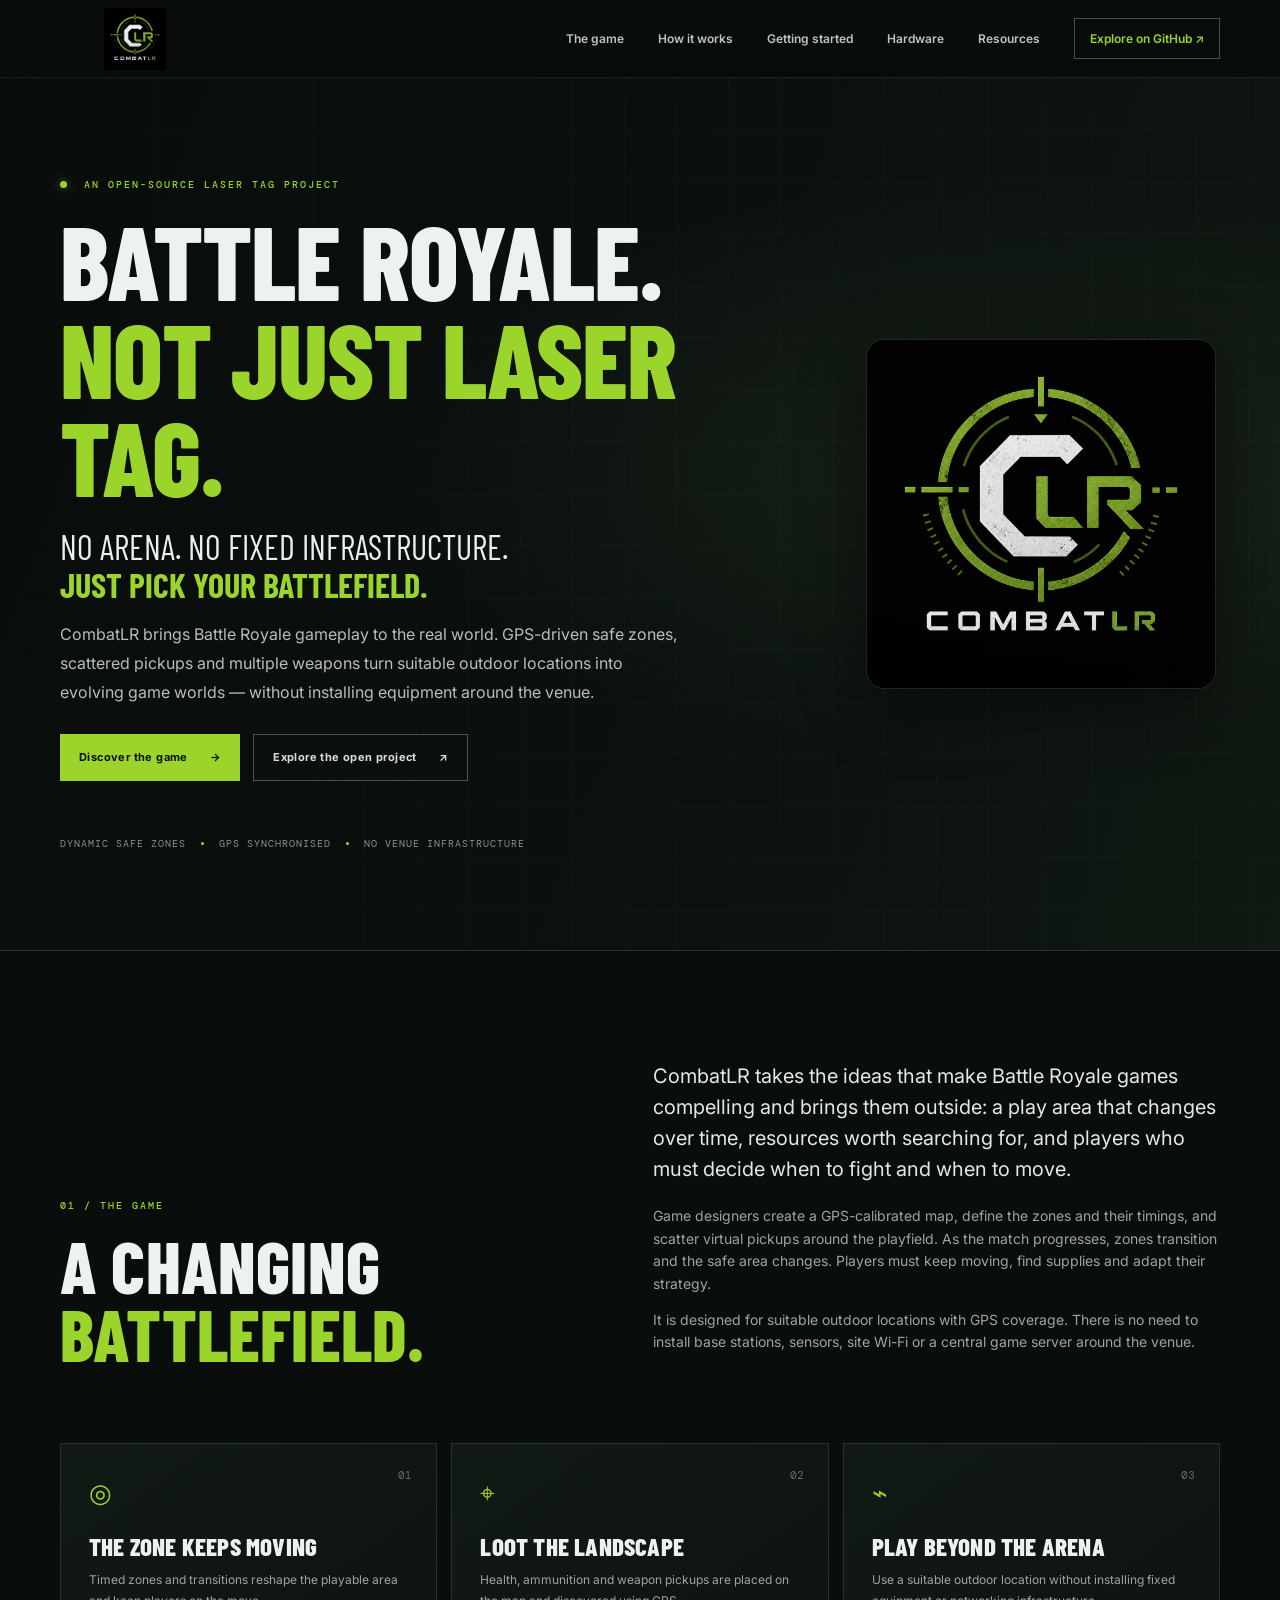
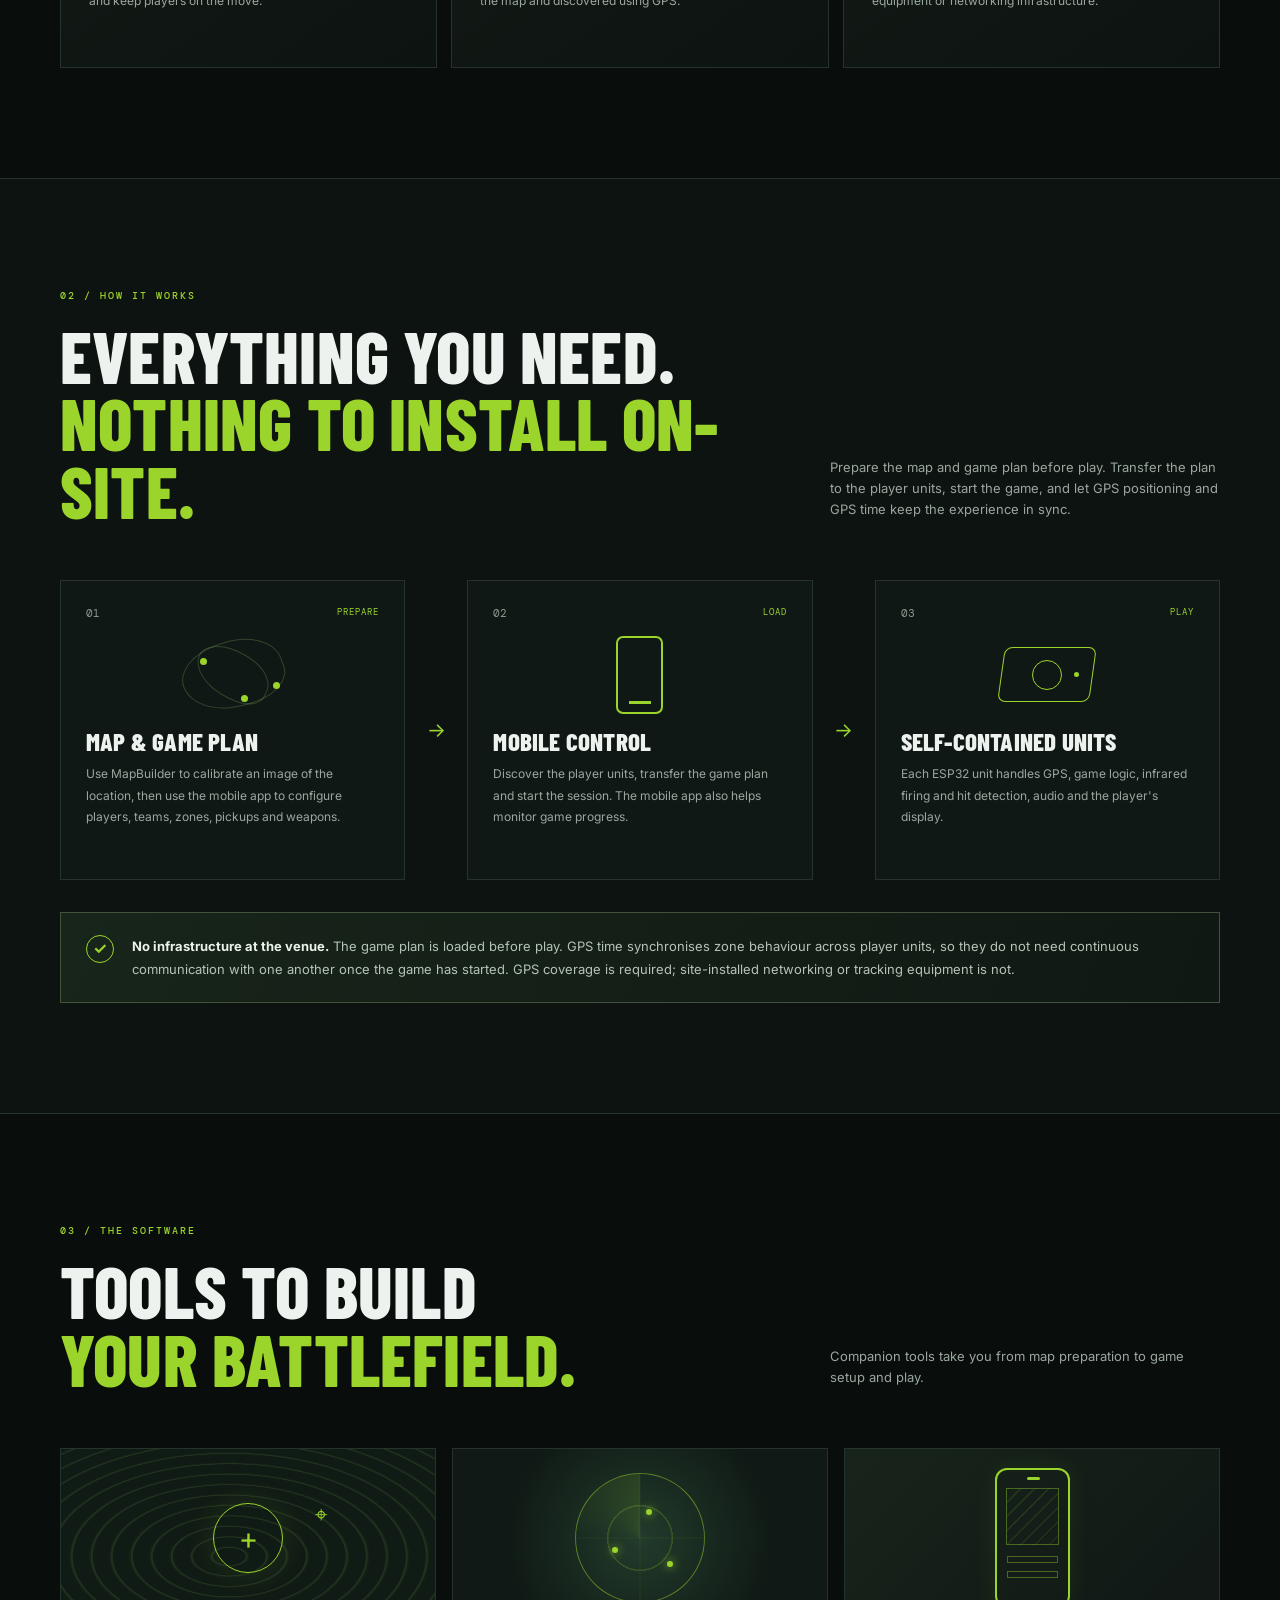
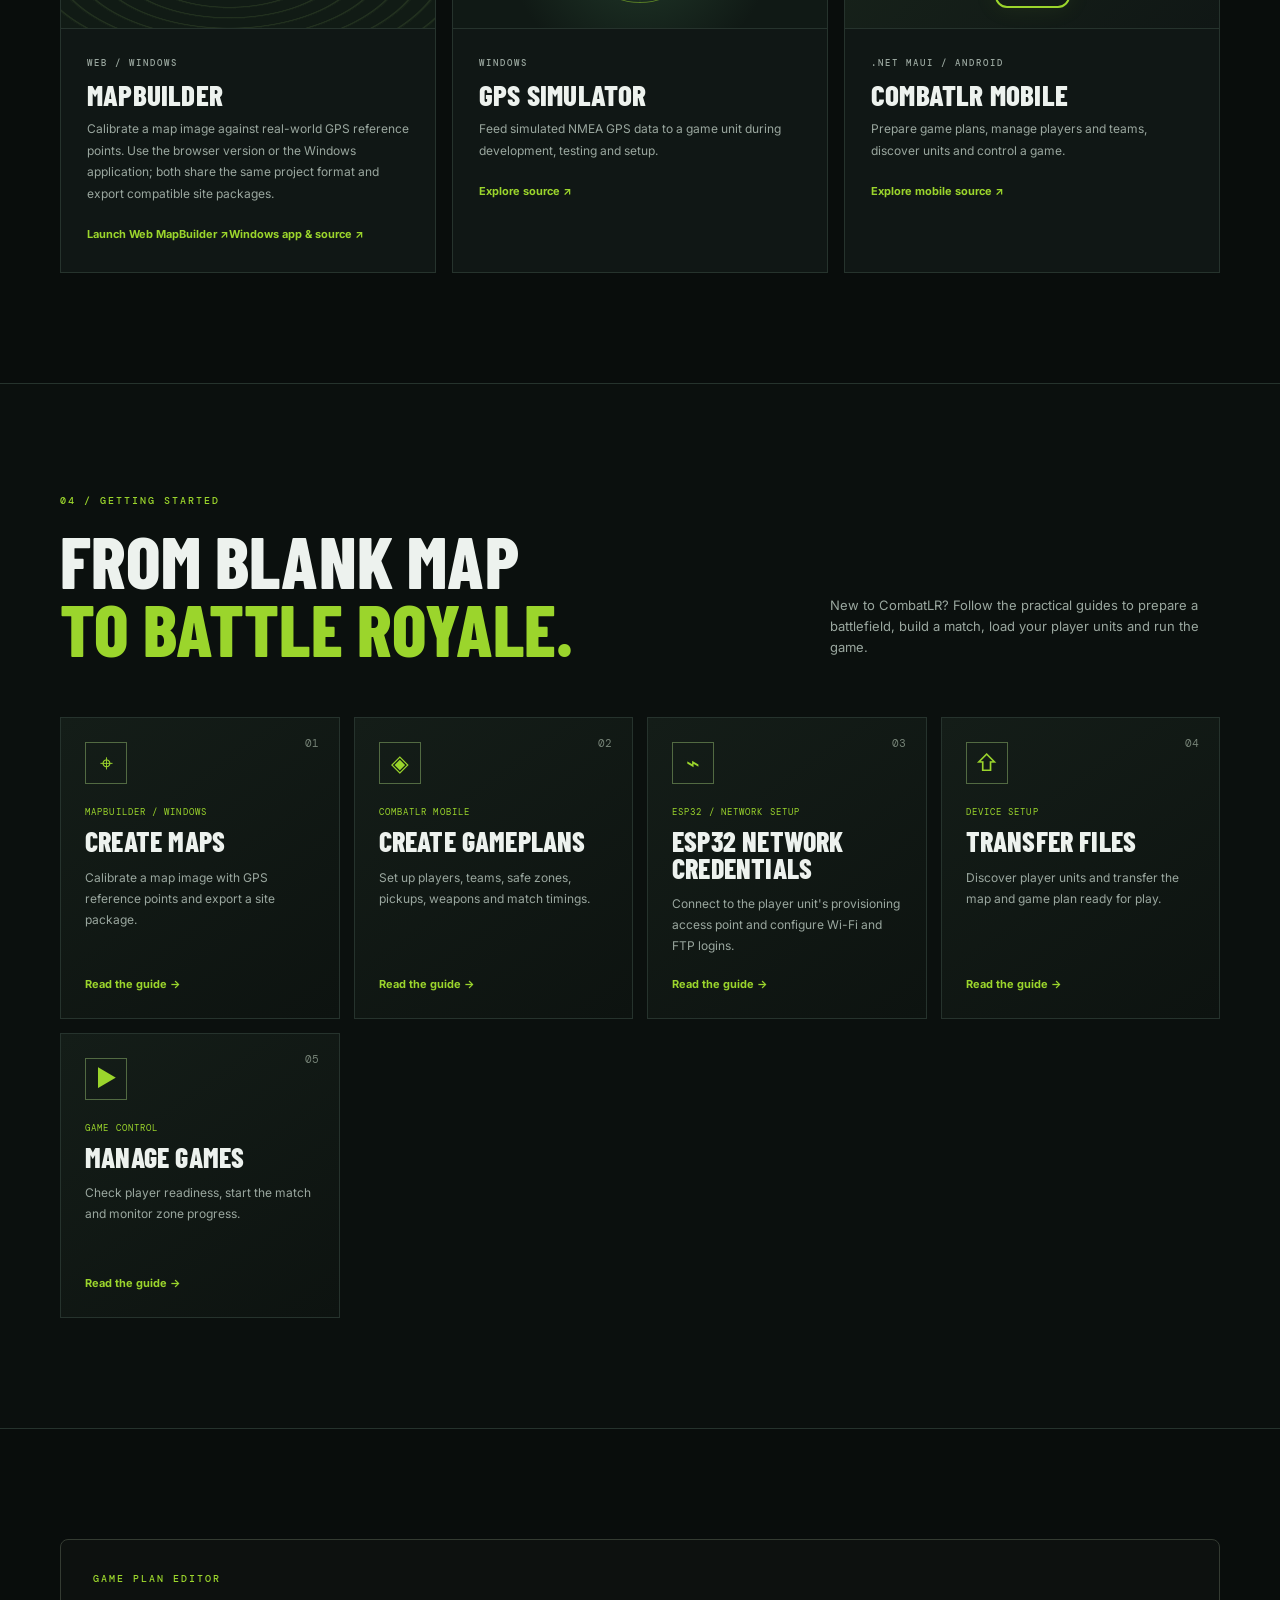
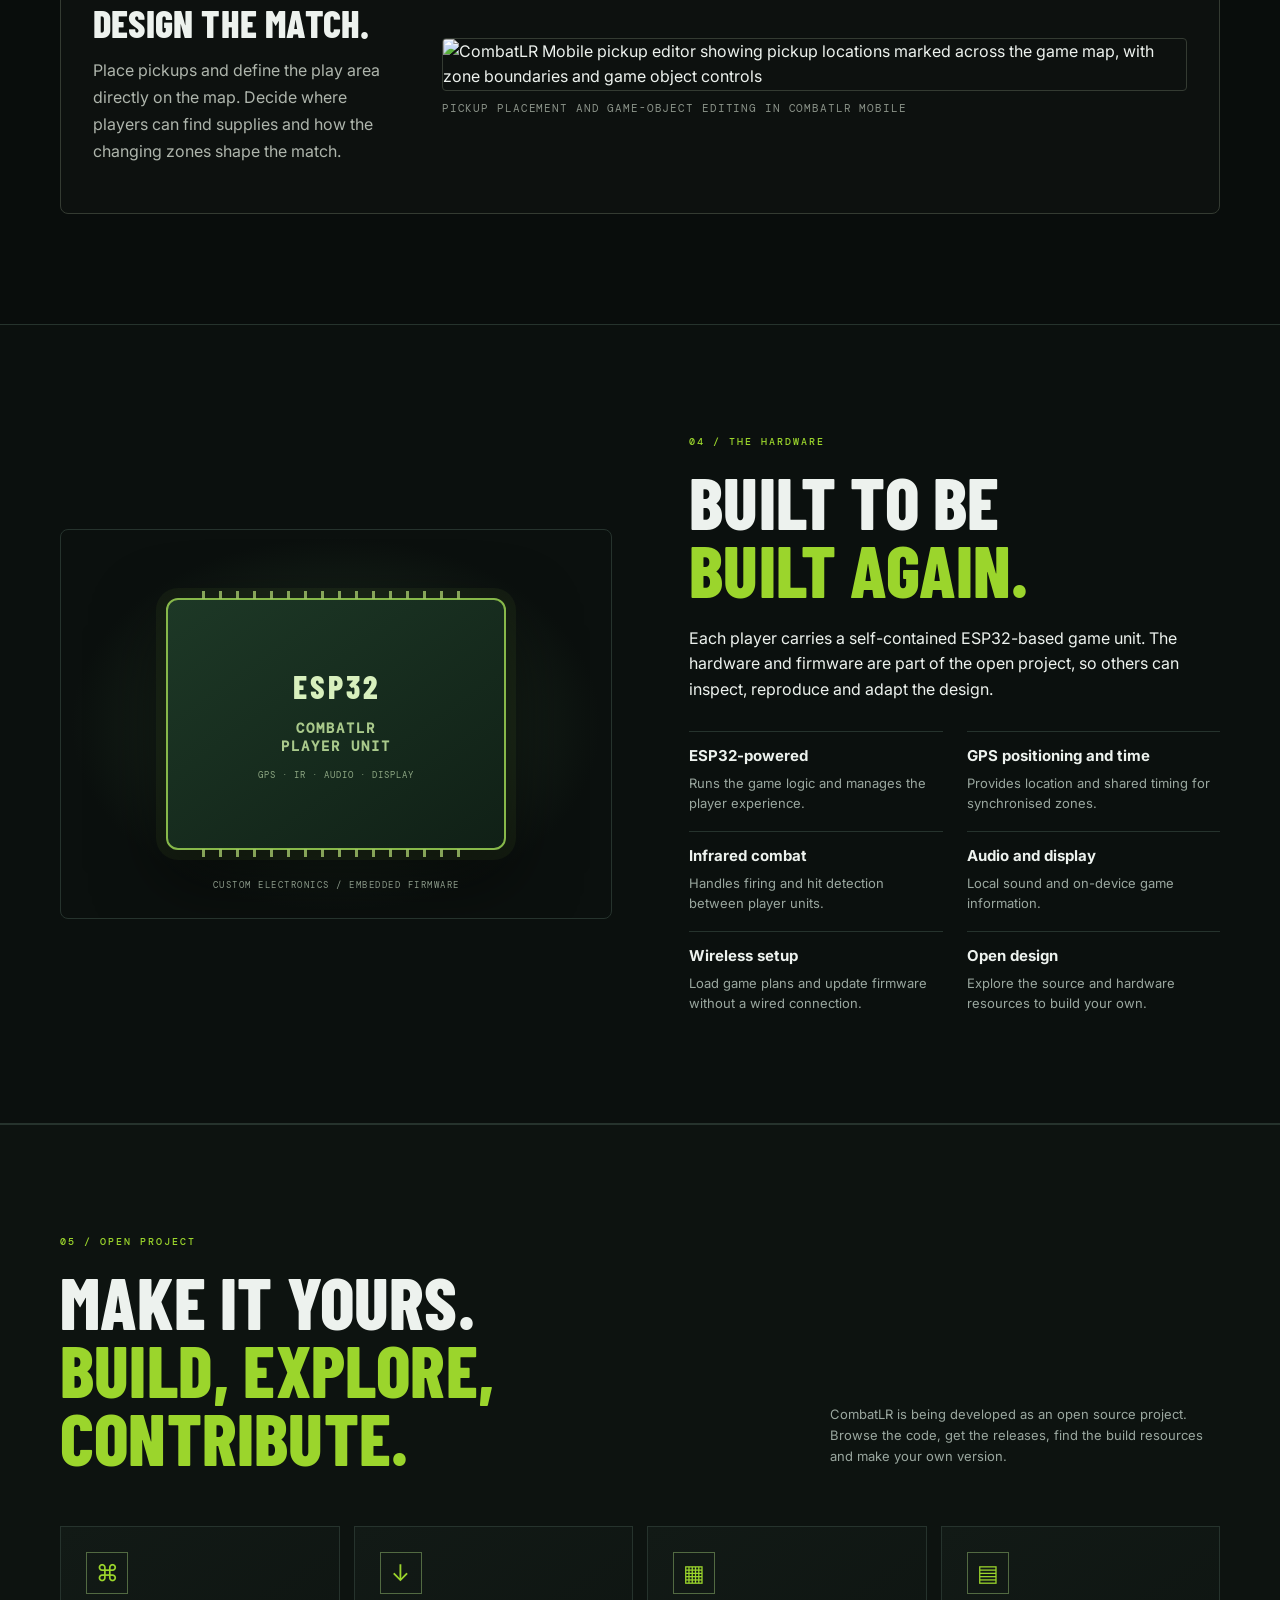
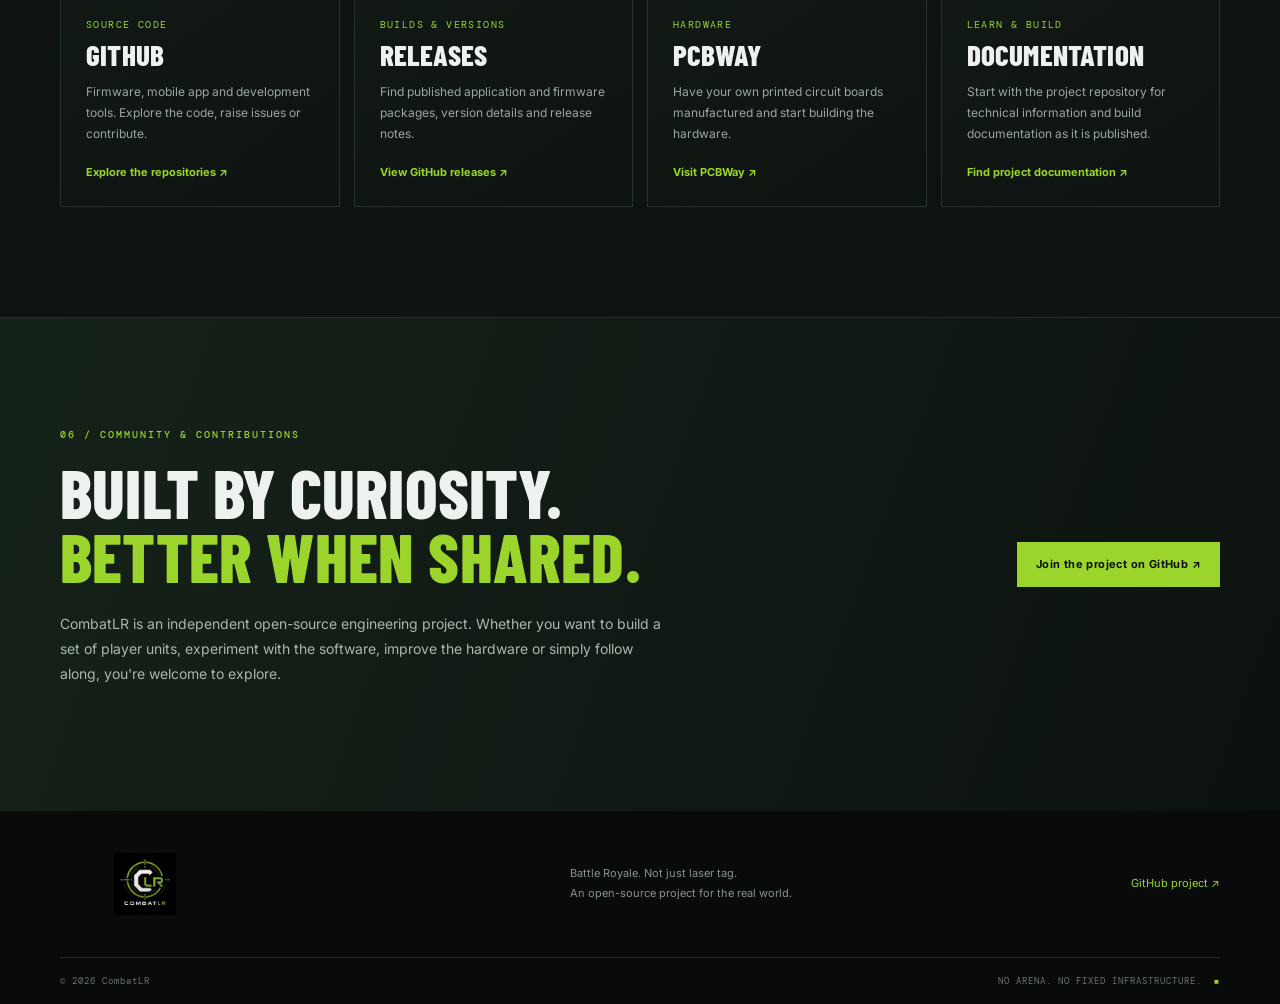
==== index.html @ 6800b3d7 "Use ESP32 Network Credentials guide name" ====
<!doctype html>
<html lang="en">
<head>
<meta charset="utf-8"><meta name="viewport" content="width=device-width, initial-scale=1"><meta name="theme-color" content="#090d0c">
<meta name="description" content="CombatLR is an open-source, GPS-based Battle Royale laser tag system. Play across real outdoor locations without installing venue infrastructure.">
<title>CombatLR — Battle Royale. Not just laser tag.</title>
<link rel="icon" href="assets/images/favicon.svg" type="image/svg+xml"><link rel="stylesheet" href="css/style.css"><script src="js/main.js" defer></script>
</head>
<body>
<a class="skip-link" href="#main">Skip to content</a>
<header class="site-header"><div class="container nav-wrap">
<a class="brand" href="#top" aria-label="CombatLR home"><img class="brand-logo" src="assets/images/combatlr-logo.png" alt="CombatLR — Combat Laser Royale"></a>
<button class="menu-toggle" type="button" aria-expanded="false" aria-controls="site-nav" aria-label="Open navigation"><span></span><span></span><span></span></button>
<nav id="site-nav" class="site-nav" aria-label="Main navigation"><a href="#game">The game</a><a href="#how-it-works">How it works</a><a href="#getting-started">Getting started</a><a href="#hardware">Hardware</a><a href="#resources">Resources</a><a class="nav-cta" href="https://github.com/tonygoacher/CombatLR" target="_blank" rel="noopener">Explore on GitHub ↗</a></nav>
</div></header>
<main id="main">
<section class="hero open-hero" id="top"><div class="hero-grid" aria-hidden="true"></div><div class="container hero-content">
<p class="eyebrow"><span class="status-dot"></span> AN OPEN-SOURCE LASER TAG PROJECT</p>
<h1>Battle Royale.<br><span>Not just laser tag.</span></h1>
<p class="hero-subhead">No arena. No fixed infrastructure.<br><strong>Just pick your battlefield.</strong></p>
<p class="hero-lead">CombatLR brings Battle Royale gameplay to the real world. GPS-driven safe zones, scattered pickups and multiple weapons turn suitable outdoor locations into evolving game worlds — without installing equipment around the venue.</p>
<div class="hero-actions"><a class="button button-primary" href="#game">Discover the game <span>→</span></a><a class="button button-quiet" href="https://github.com/tonygoacher/CombatLR" target="_blank" rel="noopener">Explore the open project <span>↗</span></a></div>
<div class="hero-foot"><span>DYNAMIC SAFE ZONES</span><i></i><span>GPS SYNCHRONISED</span><i></i><span>NO VENUE INFRASTRUCTURE</span></div>
</div><img class="hero-logo" src="assets/images/combatlr-logo.png" alt="CombatLR — Combat Laser Royale"></section>

<section class="intro section" id="game"><div class="container intro-layout"><div><p class="eyebrow">01 / THE GAME</p><h2>A changing<br><span>battlefield.</span></h2></div>
<div class="intro-copy"><p class="large-copy">CombatLR takes the ideas that make Battle Royale games compelling and brings them outside: a play area that changes over time, resources worth searching for, and players who must decide when to fight and when to move.</p>
<p>Game designers create a GPS-calibrated map, define the zones and their timings, and scatter virtual pickups around the playfield. As the match progresses, zones transition and the safe area changes. Players must keep moving, find supplies and adapt their strategy.</p>
<p>It is designed for suitable outdoor locations with GPS coverage. There is no need to install base stations, sensors, site Wi-Fi or a central game server around the venue.</p></div></div>
<div class="container feature-grid">
<article class="feature-card"><span class="feature-index">01</span><div class="feature-icon">◎</div><h3>The zone keeps moving</h3><p>Timed zones and transitions reshape the playable area and keep players on the move.</p></article>
<article class="feature-card"><span class="feature-index">02</span><div class="feature-icon">⌖</div><h3>Loot the landscape</h3><p>Health, ammunition and weapon pickups are placed on the map and discovered using GPS.</p></article>
<article class="feature-card"><span class="feature-index">03</span><div class="feature-icon">⌁</div><h3>Play beyond the arena</h3><p>Use a suitable outdoor location without installing fixed equipment or networking infrastructure.</p></article>
</div></section>

<section class="architecture section" id="how-it-works"><div class="container">
<div class="section-heading"><div><p class="eyebrow">02 / HOW IT WORKS</p><h2>Everything you need.<br><span>Nothing to install on-site.</span></h2></div><p>Prepare the map and game plan before play. Transfer the plan to the player units, start the game, and let GPS positioning and GPS time keep the experience in sync.</p></div>
<div class="architecture-flow">
<article class="architecture-card"><div class="arch-top"><span>01</span><span class="arch-tag">PREPARE</span></div><div class="arch-symbol map-symbol" aria-hidden="true"><span></span><i></i><b></b></div><h3>Map &amp; game plan</h3><p>Use MapBuilder to calibrate an image of the location, then use the mobile app to configure players, teams, zones, pickups and weapons.</p></article>
<div class="flow-link" aria-hidden="true">→</div>
<article class="architecture-card"><div class="arch-top"><span>02</span><span class="arch-tag">LOAD</span></div><div class="arch-symbol phone-symbol" aria-hidden="true"><span></span><i></i></div><h3>Mobile control</h3><p>Discover the player units, transfer the game plan and start the session. The mobile app also helps monitor game progress.</p></article>
<div class="flow-link" aria-hidden="true">→</div>
<article class="architecture-card"><div class="arch-top"><span>03</span><span class="arch-tag">PLAY</span></div><div class="arch-symbol unit-symbol" aria-hidden="true"><span></span><i></i><b></b></div><h3>Self-contained units</h3><p>Each ESP32 unit handles GPS, game logic, infrared firing and hit detection, audio and the player's display.</p></article>
</div>
<div class="infra-note"><span class="infra-icon">✓</span><p><strong>No infrastructure at the venue.</strong> The game plan is loaded before play. GPS time synchronises zone behaviour across player units, so they do not need continuous communication with one another once the game has started. GPS coverage is required; site-installed networking or tracking equipment is not.</p></div>
</div></section>

<section class="tools section" id="software"><div class="container"><div class="section-heading"><div><p class="eyebrow">03 / THE SOFTWARE</p><h2>Tools to build<br><span>your battlefield.</span></h2></div><p>Companion tools take you from map preparation to game setup and play.</p></div>
<div class="tool-grid">
<article class="tool-card"><div class="tool-art topo-art" aria-hidden="true"><span class="crosshair">+</span><span class="map-pin">⌖</span></div><div class="tool-card-body"><p class="eyebrow">WEB / WINDOWS</p><h3>MapBuilder</h3><p>Calibrate a map image against real-world GPS reference points. Use the browser version or the Windows application; both share the same project format and export compatible site packages.</p><a href="map-builder/index.html" class="text-link">Launch Web MapBuilder ↗</a><a href="https://github.com/tonygoacher/CombatLR/tree/main/CombatlrMapBuilder" target="_blank" rel="noopener" class="text-link">Windows app &amp; source ↗</a></div></article>
<article class="tool-card"><div class="tool-art gps-art" aria-hidden="true"><div class="radar"><i></i><b></b><span></span></div></div><div class="tool-card-body"><p class="eyebrow">WINDOWS</p><h3>GPS Simulator</h3><p>Feed simulated NMEA GPS data to a game unit during development, testing and setup.</p><a href="https://github.com/tonygoacher/CombatLR" target="_blank" rel="noopener" class="text-link">Explore source ↗</a></div></article>
<article class="tool-card"><div class="tool-art mobile-art" aria-hidden="true"><div class="phone-frame"><span></span><i></i><b></b></div></div><div class="tool-card-body"><p class="eyebrow">.NET MAUI / ANDROID</p><h3>CombatLR Mobile</h3><p>Prepare game plans, manage players and teams, discover units and control a game.</p><a href="https://github.com/tonygoacher/CombatLR/tree/main/CombatLR.mobile" target="_blank" rel="noopener" class="text-link">Explore mobile source ↗</a></div></article>
</div></div></section>


<section class="getting-started section" id="getting-started"><div class="container">
<div class="section-heading"><div><p class="eyebrow">04 / GETTING STARTED</p><h2>From blank map<br><span>to Battle Royale.</span></h2></div><p>New to CombatLR? Follow the practical guides to prepare a battlefield, build a match, load your player units and run the game.</p></div>
<div class="guide-card-grid">
<a class="guide-card" href="guides/create-maps.html"><span class="guide-card-number">01</span><span class="guide-card-icon">⌖</span><span class="guide-card-kicker">MAPBUILDER / WINDOWS</span><h3>Create maps</h3><p>Calibrate a map image with GPS reference points and export a site package.</p><span class="guide-card-link">Read the guide →</span></a>
<a class="guide-card" href="guides/create-gameplans.html"><span class="guide-card-number">02</span><span class="guide-card-icon">◈</span><span class="guide-card-kicker">COMBATLR MOBILE</span><h3>Create gameplans</h3><p>Set up players, teams, safe zones, pickups, weapons and match timings.</p><span class="guide-card-link">Read the guide →</span></a>
<a class="guide-card" href="guides/esp32-network-credentials.html"><span class="guide-card-number">03</span><span class="guide-card-icon">⌁</span><span class="guide-card-kicker">ESP32 / NETWORK SETUP</span><h3>ESP32 Network Credentials</h3><p>Connect to the player unit's provisioning access point and configure Wi-Fi and FTP logins.</p><span class="guide-card-link">Read the guide →</span></a>
<a class="guide-card" href="guides/transfer-files.html"><span class="guide-card-number">04</span><span class="guide-card-icon">⇧</span><span class="guide-card-kicker">DEVICE SETUP</span><h3>Transfer files</h3><p>Discover player units and transfer the map and game plan ready for play.</p><span class="guide-card-link">Read the guide →</span></a>
<a class="guide-card" href="guides/manage-games.html"><span class="guide-card-number">05</span><span class="guide-card-icon">▶</span><span class="guide-card-kicker">GAME CONTROL</span><h3>Manage games</h3><p>Check player readiness, start the match and monitor zone progress.</p><span class="guide-card-link">Read the guide →</span></a>
</div></div></section>

<section class="mobile-screenshot-section section" id="game-planning"><div class="container mobile-screenshot"><div class="mobile-screenshot-copy"><p class="eyebrow">GAME PLAN EDITOR</p><h2>Design the match.</h2><p>Place pickups and define the play area directly on the map. Decide where players can find supplies and how the changing zones shape the match.</p></div><figure><img src="assets/images/pickups.webp" alt="CombatLR Mobile pickup editor showing pickup locations marked across the game map, with zone boundaries and game object controls"><figcaption>Pickup placement and game-object editing in CombatLR Mobile</figcaption></figure></div></section>

<section class="hardware section" id="hardware"><div class="container hardware-layout">
<div class="hardware-visual"><div class="hardware-chip"><span>ESP32</span><i>COMBATLR<br>PLAYER UNIT</i><b>GPS · IR · AUDIO · DISPLAY</b></div><p class="hardware-caption">CUSTOM ELECTRONICS / EMBEDDED FIRMWARE</p></div>
<div class="hardware-copy"><p class="eyebrow">04 / THE HARDWARE</p><h2>Built to be<br><span>built again.</span></h2><p class="large-copy">Each player carries a self-contained ESP32-based game unit. The hardware and firmware are part of the open project, so others can inspect, reproduce and adapt the design.</p>
<ul class="hardware-features"><li><strong>ESP32-powered</strong><span>Runs the game logic and manages the player experience.</span></li><li><strong>GPS positioning and time</strong><span>Provides location and shared timing for synchronised zones.</span></li><li><strong>Infrared combat</strong><span>Handles firing and hit detection between player units.</span></li><li><strong>Audio and display</strong><span>Local sound and on-device game information.</span></li><li><strong>Wireless setup</strong><span>Load game plans and update firmware without a wired connection.</span></li><li><strong>Open design</strong><span>Explore the source and hardware resources to build your own.</span></li></ul></div>
</div></section>

<section class="resources section" id="resources"><div class="container"><div class="section-heading"><div><p class="eyebrow">05 / OPEN PROJECT</p><h2>Make it yours.<br><span>Build, explore, contribute.</span></h2></div><p>CombatLR is being developed as an open source project. Browse the code, get the releases, find the build resources and make your own version.</p></div>
<div class="resource-grid">
<a class="resource-card" href="https://github.com/tonygoacher/CombatLR" target="_blank" rel="noopener"><span class="resource-icon">⌘</span><span class="resource-kicker">SOURCE CODE</span><h3>GitHub</h3><p>Firmware, mobile app and development tools. Explore the code, raise issues or contribute.</p><span class="resource-link">Explore the repositories ↗</span></a>
<a class="resource-card" href="https://github.com/tonygoacher/CombatLR/releases" target="_blank" rel="noopener"><span class="resource-icon">↓</span><span class="resource-kicker">BUILDS &amp; VERSIONS</span><h3>Releases</h3><p>Find published application and firmware packages, version details and release notes.</p><span class="resource-link">View GitHub releases ↗</span></a>
<a class="resource-card" href="https://www.pcbway.com/" target="_blank" rel="noopener"><span class="resource-icon">▦</span><span class="resource-kicker">HARDWARE</span><h3>PCBWay</h3><p>Have your own printed circuit boards manufactured and start building the hardware.</p><span class="resource-link">Visit PCBWay ↗</span></a>
<a class="resource-card" href="https://github.com/tonygoacher/CombatLR" target="_blank" rel="noopener"><span class="resource-icon">▤</span><span class="resource-kicker">LEARN &amp; BUILD</span><h3>Documentation</h3><p>Start with the project repository for technical information and build documentation as it is published.</p><span class="resource-link">Find project documentation ↗</span></a>
</div></div></section>

<section class="community section" id="community"><div class="container community-inner"><div><p class="eyebrow">06 / COMMUNITY &amp; CONTRIBUTIONS</p><h2>Built by curiosity.<br><span>Better when shared.</span></h2><p>CombatLR is an independent open-source engineering project. Whether you want to build a set of player units, experiment with the software, improve the hardware or simply follow along, you're welcome to explore.</p></div><a class="button button-primary" href="https://github.com/tonygoacher/CombatLR" target="_blank" rel="noopener">Join the project on GitHub ↗</a></div></section>
</main>
<footer class="site-footer"><div class="container footer-main"><a class="brand" href="#top" aria-label="CombatLR home"><img class="brand-logo" src="assets/images/combatlr-logo.png" alt="CombatLR — Combat Laser Royale"></a><p>Battle Royale. Not just laser tag.<br>An open-source project for the real world.</p><a class="footer-link" href="https://github.com/tonygoacher/CombatLR" target="_blank" rel="noopener">GitHub project ↗</a></div><div class="container footer-bottom"><span>© <span id="year"></span> CombatLR</span><span>NO ARENA. NO FIXED INFRASTRUCTURE. <b>■</b></span></div></footer>
</body></html>
---- css/style.css ----
@import url('https://fonts.googleapis.com/css2?family=Barlow+Condensed:wght@500;600;700;800;900&family=DM+Mono:wght@400;500&family=Inter:wght@400;500;600;700&display=swap');

:root{--bg:#090d0c;--panel:#101715;--panel2:#141d19;--line:#26332d;--muted:#9aa79f;--text:#edf2ee;--green:#9bd52c;--green2:#c1f05b;--max:1160px}
*{box-sizing:border-box}html{scroll-behavior:smooth;scroll-padding-top:86px}body{margin:0;background:var(--bg);color:var(--text);font-family:Inter,Arial,sans-serif;line-height:1.6}a{color:inherit;text-decoration:none}.container{width:min(var(--max),calc(100% - 48px));margin-inline:auto}.skip-link{position:absolute;left:-999px;top:10px;background:var(--green);color:#0b100a;padding:10px;z-index:99}.skip-link:focus{left:10px}.site-header{height:78px;position:sticky;top:0;z-index:20;background:rgba(9,13,12,.92);backdrop-filter:blur(14px);border-bottom:1px solid rgba(151,180,158,.13)}.nav-wrap{height:100%;display:flex;align-items:center;justify-content:space-between}.brand{display:inline-flex;align-items:center;gap:11px}.brand-mark{width:38px;height:38px;border:1px solid #526b42;border-radius:50%;display:grid;place-items:center;position:relative;font-family:'Barlow Condensed',sans-serif;font-size:22px;font-weight:900;letter-spacing:-3px;color:white;box-shadow:0 0 18px #9bd52c18}.brand-mark:before,.brand-mark:after{content:"";position:absolute;background:var(--green);opacity:.8}.brand-mark:before{width:1px;height:46px}.brand-mark:after{height:1px;width:46px}.brand-mark span,.brand-mark b{position:relative;z-index:1}.brand-mark b{color:var(--green);font-size:18px}.brand-word{font-family:'Barlow Condensed',sans-serif;font-weight:900;font-size:21px;letter-spacing:2px}.brand-word span{color:var(--green)}.site-nav{display:flex;align-items:center;gap:34px;font-size:12px;font-weight:600;color:#bdc7c0}.site-nav a:hover,.footer-link:hover{color:var(--green)}.site-nav .nav-cta{border:1px solid #43523e;padding:10px 15px;color:var(--green)}.menu-toggle{display:none;background:none;border:0;padding:8px}.menu-toggle span{display:block;width:23px;height:2px;background:var(--text);margin:5px}
.hero{min-height:650px;position:relative;overflow:hidden;display:flex;align-items:center;border-bottom:1px solid var(--line);background:radial-gradient(ellipse at 78% 45%,#273a292e,transparent 42%),linear-gradient(110deg,#090d0c 15%,#0c120f 70%,#101912)}.hero-grid{position:absolute;inset:0;background-image:linear-gradient(#82917b0c 1px,transparent 1px),linear-gradient(90deg,#82917b0c 1px,transparent 1px);background-size:52px 52px;mask-image:linear-gradient(90deg,transparent,#000 45%,#000)}.hero-content{position:relative;z-index:2;padding-block:100px}.eyebrow{font:500 10px 'DM Mono',monospace;letter-spacing:2px;color:var(--green);margin:0 0 20px}.status-dot,.release-state i{display:inline-block;width:7px;height:7px;background:var(--green);border-radius:50%;margin-right:9px;box-shadow:0 0 10px #9bd52c80}.hero h1,h2,h3{font-family:'Barlow Condensed',Impact,sans-serif;text-transform:uppercase;line-height:.94;margin:0;font-weight:800;letter-spacing:.2px}.hero h1{font-size:clamp(64px,9vw,112px);max-width:700px}.hero h1 span,h2 span{color:var(--green)}.hero-lead{max-width:550px;color:#b4c0b8;font-size:16px;line-height:1.8;margin:28px 0 32px}.hero-actions{display:flex;gap:13px;flex-wrap:wrap}.button{display:inline-flex;align-items:center;gap:22px;padding:14px 19px;font-size:11px;font-weight:700;letter-spacing:.4px;transition:.2s}.button-primary{background:var(--green);color:#0b1009}.button-primary:hover{background:var(--green2);transform:translateY(-2px)}.button-quiet{border:1px solid #47564b;color:#d9e0db}.button-quiet:hover{border-color:var(--green);color:var(--green)}.hero-foot{display:flex;align-items:center;gap:15px;margin-top:78px;color:#87948a;font:10px 'DM Mono',monospace;letter-spacing:1px}.hero-foot i{height:3px;width:3px;background:var(--green);border-radius:50%}.hero-reticle{position:absolute;right:9%;top:50%;transform:translateY(-50%);width:min(37vw,430px);aspect-ratio:1;border:1px solid #a4d66d20;border-radius:50%;display:grid;place-items:center;box-shadow:0 0 0 38px #a4d66d08,0 0 0 78px #a4d66d05}.hero-reticle:before,.hero-reticle:after{content:"";position:absolute;background:#9bd52c45}.hero-reticle:before{width:1px;height:130%}.hero-reticle:after{height:1px;width:130%}.hero-reticle span{width:65%;height:65%;border:1px dashed #9bd52c55;border-radius:50%}.hero-reticle b{position:absolute;width:14px;height:14px;border:2px solid var(--green);border-radius:50%;box-shadow:0 0 18px var(--green)}.hero-reticle i{position:absolute;width:5px;height:5px;background:var(--green);border-radius:50%;top:22%;right:27%;box-shadow:0 0 15px var(--green)}
.section{padding:110px 0}.intro-layout{display:grid;grid-template-columns:1fr 1.15fr;gap:100px;align-items:end}.section h2{font-size:clamp(48px,6vw,72px)}.intro-copy{max-width:580px;color:var(--muted);font-size:14px}.intro-copy .large-copy{font-size:20px;line-height:1.55;color:#e2e9e3;margin:0 0 20px}.feature-grid{display:grid;grid-template-columns:repeat(3,1fr);gap:14px;margin-top:75px}.feature-card{position:relative;min-height:225px;padding:28px;border:1px solid var(--line);background:linear-gradient(145deg,#121a16,#0d1310)}.feature-index{position:absolute;right:24px;top:24px;color:#637166;font:11px 'DM Mono',monospace}.feature-icon{font-size:26px;color:var(--green);margin-bottom:22px}.feature-card h3,.architecture-card h3,.tool-card h3{font-size:25px;margin-bottom:10px}.feature-card p,.architecture-card p,.tool-card p{color:var(--muted);font-size:12px;line-height:1.8;margin:0}
.architecture{background:#0d1310;border-block:1px solid var(--line)}.section-heading{display:flex;justify-content:space-between;align-items:end;gap:50px;margin-bottom:55px}.section-heading>p{max-width:390px;color:var(--muted);font-size:13px;margin:0 0 5px}.architecture-flow{display:grid;grid-template-columns:1fr 30px 1fr 30px 1fr;gap:16px;align-items:center}.architecture-card{border:1px solid var(--line);background:#101815;padding:25px;min-height:300px}.arch-top{display:flex;justify-content:space-between;color:#8d9b90;font:11px 'DM Mono',monospace}.arch-tag{color:var(--green);font-size:9px;letter-spacing:1px}.arch-symbol{height:110px;display:grid;place-items:center;position:relative;color:var(--green)}.map-symbol:before,.map-symbol:after{content:"";position:absolute;width:100px;height:65px;border:1px solid #789c5a55;border-radius:45% 55% 38% 62%;transform:rotate(-20deg)}.map-symbol:after{width:75px;height:45px;transform:rotate(25deg)}.map-symbol span,.map-symbol i,.map-symbol b{position:absolute;width:7px;height:7px;background:var(--green);border-radius:50%;z-index:1}.map-symbol span{left:39%;top:35%}.map-symbol i{right:34%;top:57%}.map-symbol b{left:53%;bottom:25%}.phone-symbol span{width:47px;height:78px;border:2px solid var(--green);border-radius:7px}.phone-symbol i{position:absolute;width:22px;height:3px;background:var(--green);bottom:26px}.unit-symbol span{width:92px;height:55px;border:1px solid var(--green);border-radius:8px;transform:skew(-8deg)}.unit-symbol i{position:absolute;width:30px;height:30px;border:1px solid var(--green);border-radius:50%}.unit-symbol b{position:absolute;width:5px;height:5px;background:var(--green);border-radius:50%;margin:0 0 0 58px}.flow-link{color:var(--green);text-align:center;font-size:20px}
.tools{background:var(--bg)}.tool-grid{display:grid;grid-template-columns:repeat(3,1fr);gap:16px}.tool-card{border:1px solid var(--line);background:#101715}.tool-art{height:180px;position:relative;overflow:hidden;background:#141f19;border-bottom:1px solid var(--line)}.topo-art{background-color:#111b15;background-image:repeating-radial-gradient(ellipse at 45% 60%,transparent 0 16px,#8eb95d22 17px 18px,#8eb95d08 19px 20px)}.crosshair{position:absolute;left:50%;top:50%;transform:translate(-50%,-50%);width:70px;height:70px;border:1px solid var(--green);border-radius:50%;display:grid;place-items:center;color:var(--green);font-size:30px;box-shadow:0 0 30px #9bd52c20}.map-pin{position:absolute;top:27%;right:29%;color:var(--green);font-size:22px}.gps-art{display:grid;place-items:center;background:radial-gradient(circle,#223b2b,#101915 65%)}.radar{position:relative;width:130px;height:130px;border:1px solid #9bd52c77;border-radius:50%;background:linear-gradient(transparent 49.5%,#9bd52c33 50%,transparent 50.5%),linear-gradient(90deg,transparent 49.5%,#9bd52c33 50%,transparent 50.5%),repeating-radial-gradient(circle,transparent 0 31px,#9bd52c33 32px 33px)}.radar:after{content:"";position:absolute;inset:0;border-radius:50%;background:conic-gradient(from 0deg,transparent 0 75%,#9bd52c22 100%)}.radar i,.radar b,.radar span{position:absolute;width:6px;height:6px;background:var(--green);border-radius:50%;z-index:1;box-shadow:0 0 10px var(--green)}.radar i{top:27%;left:55%}.radar b{top:57%;left:28%}.radar span{top:68%;right:24%}.mobile-art{display:grid;place-items:center;background:linear-gradient(135deg,#18241b,#101715)}.phone-frame{height:140px;width:75px;border:2px solid #9bd52c;border-radius:12px;position:relative;box-shadow:0 0 25px #9bd52c16}.phone-frame:before{content:"";position:absolute;left:9px;right:9px;top:18px;height:55px;border:1px solid #9bd52c66;background:repeating-linear-gradient(135deg,transparent 0 8px,#9bd52c20 9px 10px)}.phone-frame span{position:absolute;top:7px;left:30px;width:13px;height:3px;background:#9bd52c;border-radius:5px}.phone-frame i,.phone-frame b{position:absolute;left:10px;right:10px;height:7px;border:1px solid #9bd52c66;bottom:43px}.phone-frame b{bottom:28px}.tool-card-body{padding:26px}.tool-card-body .eyebrow{font-size:9px;margin-bottom:10px}.tool-card h3{font-size:29px}.text-link{display:inline-flex;gap:18px;color:var(--green);font-size:11px;font-weight:700;margin-top:22px}.text-link:hover{color:var(--green2)}
.downloads{background:#0d1310;border-block:1px solid var(--line)}.download-layout{display:grid;grid-template-columns:.8fr 1.2fr;gap:80px;align-items:start}.download-layout h2{font-size:58px}.download-intro{max-width:300px;color:var(--muted);font-size:13px;margin-top:24px}.release-panel{border:1px solid var(--line);background:#101715}.release-header{padding:17px 20px;border-bottom:1px solid var(--line);display:flex;justify-content:space-between;gap:15px;font:10px 'DM Mono',monospace;letter-spacing:1px;color:#c6d0c8}.release-state{font-size:9px;color:#a0ad9f}.release-state i{width:6px;height:6px;margin-right:6px}.release-empty{display:flex;gap:20px;align-items:center;padding:30px 24px}.empty-icon{width:45px;height:45px;border:1px solid #516345;color:var(--green);display:grid;place-items:center;font-size:23px}.release-empty h3{font-size:22px}.release-empty p{color:var(--muted);font-size:12px;margin:7px 0 0}.checksum-note{border-top:1px solid var(--line);padding:17px 20px;margin:0;color:#849187;font-size:10px;line-height:1.7}.checksum-note strong{color:#c9d5cb}
.cta-band{padding:65px 0;background:linear-gradient(100deg,#1a2a1c,#101b14);border-bottom:1px solid #30412d}.cta-inner{display:flex;justify-content:space-between;align-items:center;gap:35px}.cta-inner .eyebrow{margin-bottom:12px}.cta-inner h2{font-size:43px}.cta-inner p:last-child{color:#aab8ac;font-size:12px;margin:10px 0 0}.site-footer{background:#080b0a}.footer-main{display:flex;align-items:center;justify-content:space-between;padding-block:42px}.footer-main>p{font-size:11px;color:#87948b;line-height:1.8}.footer-link{font-size:11px;color:var(--green)}.footer-bottom{border-top:1px solid #202a24;padding-block:17px;display:flex;justify-content:space-between;color:#69766d;font:9px 'DM Mono',monospace;letter-spacing:1px}.footer-bottom b{color:var(--green);font-size:8px;margin-left:6px}
@media(max-width:850px){.site-nav{gap:18px}.hero-reticle{right:-9%;opacity:.55}.intro-layout{gap:45px}.architecture-flow{grid-template-columns:1fr;gap:10px}.flow-link{transform:rotate(90deg)}.architecture-card{min-height:260px}.arch-symbol{height:90px}.download-layout{gap:35px}}
@media(max-width:650px){.container{width:min(100% - 36px,var(--max))}.site-header{height:68px}.menu-toggle{display:block}.site-nav{display:none;position:absolute;top:68px;left:0;right:0;background:#0c120f;border-bottom:1px solid var(--line);padding:18px;flex-direction:column;align-items:stretch;gap:0}.site-nav.open{display:flex}.site-nav a{padding:13px 8px}.site-nav .nav-cta{margin-top:8px;text-align:center}.hero{min-height:620px}.hero-content{padding-block:85px}.hero h1{font-size:66px}.hero-lead{font-size:14px;max-width:420px}.hero-reticle{width:300px;right:-150px;top:60%;opacity:.35}.hero-foot{flex-wrap:wrap;margin-top:60px;gap:9px;font-size:8px}.section{padding:75px 0}.intro-layout,.download-layout{grid-template-columns:1fr;gap:25px}.section-heading{display:block}.section-heading>p{margin-top:22px}.feature-grid,.tool-grid{grid-template-columns:1fr}.feature-card{min-height:190px}.architecture-card{min-height:250px}.tool-art{height:160px}.download-layout h2{font-size:48px}.cta-inner{align-items:flex-start;flex-direction:column}.cta-inner h2{font-size:38px}.footer-main{align-items:flex-start;flex-direction:column;gap:20px}.footer-main>p{margin:0}.footer-bottom{font-size:8px}}
@media(prefers-reduced-motion:reduce){html{scroll-behavior:auto}*,*:before,*:after{transition:none!important}}

/* Official CombatLR artwork */
.brand-logo{display:block;width:150px;height:auto;max-height:62px;object-fit:contain}.hero-logo{position:absolute;z-index:1;right:7%;top:50%;transform:translateY(-50%);width:min(38vw,430px);height:auto;border-radius:18px;box-shadow:0 18px 70px #0009;border:1px solid #ffffff12}.footer-main .brand-logo{width:170px}
@media(max-width:850px){.hero-logo{right:-3%;width:38vw;opacity:.85}}
@media(max-width:650px){.brand-logo{width:126px;max-height:54px}.hero-logo{width:220px;right:-95px;top:62%;opacity:.32}.footer-main .brand-logo{width:150px}}


/* CombatLR controller hardware section */
.hardware{background:#0b100e;border-top:1px solid var(--line);border-bottom:1px solid var(--line)}.hardware-layout{display:grid;grid-template-columns:1.02fr .98fr;gap:clamp(36px,6vw,88px);align-items:center}.hardware-photo{position:relative;background:#080b0a;border:1px solid var(--line);padding:12px;border-radius:8px}.hardware-photo img{display:block;width:100%;height:auto;object-fit:cover;border-radius:3px}.photo-caption{display:block;padding:12px 4px 2px;color:var(--muted);font:11px var(--mono);letter-spacing:.12em}.hardware-copy h2{margin:0 0 22px}.hardware-features{list-style:none;padding:0;margin:28px 0 0;display:grid;grid-template-columns:1fr 1fr;gap:18px 24px}.hardware-features li{border-top:1px solid var(--line);padding-top:12px}.hardware-features strong{display:block;color:var(--text);font-size:15px;margin-bottom:5px}.hardware-features span{display:block;color:var(--muted);font-size:13px;line-height:1.55}@media(max-width:800px){.hardware-layout{grid-template-columns:1fr}.hardware-features{grid-template-columns:1fr 1fr}}@media(max-width:520px){.hardware-features{grid-template-columns:1fr}}

/* Mobile app screenshot */
.mobile-screenshot{display:grid;grid-template-columns:minmax(220px,.7fr) minmax(0,1.7fr);gap:42px;align-items:center;padding:32px;border:1px solid #343b32;background:#0d110f;border-radius:8px}
.mobile-screenshot-copy h2{font-family:'Barlow Condensed',sans-serif;font-size:clamp(2rem,3vw,3rem);text-transform:uppercase;margin:12px 0}
.mobile-screenshot-copy p:not(.eyebrow){color:#aeb5ac;line-height:1.7}
.mobile-screenshot figure{margin:0}
.mobile-screenshot img{display:block;width:100%;height:auto;border:1px solid #343b32;border-radius:4px}
.mobile-screenshot figcaption{font:11px 'DM Mono',monospace;color:#899187;text-transform:uppercase;letter-spacing:.08em;margin-top:10px}
@media(max-width:760px){.mobile-screenshot{grid-template-columns:1fr;gap:22px;padding:20px}}

/* Open project homepage refresh */
.open-hero{min-height:690px;background:radial-gradient(ellipse at 78% 45%,#354d2e45,transparent 43%),linear-gradient(110deg,#090d0c 12%,#0c120f 68%,#101912)}
.open-hero .hero-content{max-width:var(--max)}.open-hero h1{max-width:780px;font-size:clamp(58px,8.2vw,104px);letter-spacing:-1px}.open-hero h1 span{color:var(--green)}.open-hero .hero-logo{width:min(31vw,350px);right:5%;opacity:.92}
.hero-subhead{font-family:'Barlow Condensed',sans-serif;text-transform:uppercase;font-size:clamp(23px,3vw,34px);line-height:1.12;margin:24px 0 12px;color:#eaf1e9}.hero-subhead strong{color:var(--green);font-weight:700}.open-hero .hero-lead{max-width:620px;margin:16px 0 27px}.open-hero .hero-foot{margin-top:56px}
.infra-note{display:flex;gap:18px;align-items:flex-start;margin-top:32px;padding:22px 25px;border:1px solid #42523b;background:linear-gradient(110deg,#18251a,#101813)}.infra-note p{margin:0;color:#b6c3b7;font-size:13px;line-height:1.75}.infra-note strong{color:#eaf2e9}.infra-icon{flex:0 0 28px;width:28px;height:28px;border:1px solid var(--green);border-radius:50%;display:grid;place-items:center;color:var(--green);font-weight:700}
.resources{background:#0d1310;border-block:1px solid var(--line)}.resource-grid{display:grid;grid-template-columns:repeat(4,1fr);gap:14px}.resource-card{display:flex;flex-direction:column;min-height:280px;padding:25px;border:1px solid var(--line);background:linear-gradient(145deg,#121a16,#0d1310);transition:border-color .2s,transform .2s}.resource-card:hover{border-color:#789b4e;transform:translateY(-3px)}.resource-icon{display:grid;place-items:center;width:42px;height:42px;margin-bottom:24px;border:1px solid #526a42;color:var(--green);font-size:23px}.resource-kicker{font:10px 'DM Mono',monospace;letter-spacing:1.4px;color:var(--green);margin-bottom:10px}.resource-card h3{font-size:29px;margin:0 0 12px}.resource-card p{font-size:12px;line-height:1.75;color:var(--muted);margin:0 0 20px}.resource-link{margin-top:auto;color:var(--green);font-size:11px;font-weight:700}
.community{background:linear-gradient(110deg,#152219,#0c120f)}.community-inner{display:flex;align-items:center;justify-content:space-between;gap:50px}.community-inner>div{max-width:660px}.community-inner h2{font-size:clamp(44px,6vw,68px)}.community-inner p:not(.eyebrow){color:#aab8ac;font-size:14px;line-height:1.8;max-width:610px;margin-top:22px}
.hardware-visual{min-height:390px;display:grid;place-items:center;position:relative;overflow:hidden;border:1px solid var(--line);background:radial-gradient(ellipse at center,#233725,#0b100e 68%);border-radius:8px}.hardware-chip{width:min(72%,340px);aspect-ratio:1.35;border:2px solid #87b84a;border-radius:12px;background:linear-gradient(145deg,#1d3826,#102016);box-shadow:0 0 0 10px #8bbd4210,0 25px 70px #0009;display:flex;flex-direction:column;align-items:center;justify-content:center;gap:14px;position:relative}.hardware-chip:before,.hardware-chip:after{content:"";position:absolute;left:10%;right:10%;height:8px;background:repeating-linear-gradient(90deg,#a3c66a 0 3px,transparent 3px 17px);opacity:.8}.hardware-chip:before{top:-9px}.hardware-chip:after{bottom:-9px}.hardware-chip span{font:800 32px 'Barlow Condensed',sans-serif;letter-spacing:3px;color:#d8f0bd}.hardware-chip i{font:600 14px 'DM Mono',monospace;letter-spacing:2px;text-align:center;color:#a9c98b;font-style:normal}.hardware-chip b{font:9px 'DM Mono',monospace;letter-spacing:1px;color:#8da783}.hardware-caption{position:absolute;bottom:18px;left:20px;right:20px;text-align:center;font:9px 'DM Mono',monospace;letter-spacing:1.5px;color:#8b9989}
@media(max-width:950px){.resource-grid{grid-template-columns:repeat(2,1fr)}.open-hero .hero-logo{right:-5%;opacity:.35}}
@media(max-width:650px){.open-hero{min-height:670px}.open-hero h1{font-size:clamp(52px,13vw,72px)}.open-hero .hero-logo{width:210px;right:-95px;top:68%;opacity:.22}.hero-subhead{font-size:25px}.open-hero .hero-foot{margin-top:42px}.infra-note{padding:18px}.resource-grid{grid-template-columns:1fr}.resource-card{min-height:230px}.community-inner{align-items:flex-start;flex-direction:column;gap:25px}.hardware-visual{min-height:300px}}
@media(prefers-reduced-motion:reduce){.resource-card{transition:none}}


/* Getting started guides */
.getting-started{background:#0b100e;border-block:1px solid var(--line)}
.guide-card-grid{display:grid;grid-template-columns:repeat(4,1fr);gap:14px}
.guide-card{position:relative;display:flex;flex-direction:column;min-height:285px;padding:24px;border:1px solid var(--line);background:linear-gradient(145deg,#141d18,#0d1310);transition:border-color .2s,transform .2s}
.guide-card:hover{border-color:#789b4e;transform:translateY(-3px)}
.guide-card-number{position:absolute;right:20px;top:18px;color:#758276;font:11px 'DM Mono',monospace}
.guide-card-icon{display:grid;place-items:center;width:42px;height:42px;margin-bottom:22px;border:1px solid #526a42;color:var(--green);font-size:23px}
.guide-card-kicker{font:9px 'DM Mono',monospace;letter-spacing:1.1px;color:var(--green);margin-bottom:10px}
.guide-card h3{font-size:28px;margin:0 0 12px}
.guide-card p{font-size:12px;line-height:1.75;color:var(--muted);margin:0 0 20px}
.guide-card-link{margin-top:auto;color:var(--green);font-size:11px;font-weight:700}
.guide-main{min-height:70vh;padding:58px 0 100px;background:radial-gradient(ellipse at 80% 0%,#26392335,transparent 35%),var(--bg)}
.guide-container{max-width:850px}
.guide-back{display:inline-block;color:var(--green);font-size:12px;font-weight:600;margin-bottom:42px}
.guide-container h1{font:800 clamp(58px,9vw,92px)/.95 'Barlow Condensed',Impact,sans-serif;text-transform:uppercase;margin:0 0 24px}
.guide-container h1 span{color:var(--green)}
.guide-intro{max-width:760px;color:#c1cbc3;font-size:19px;line-height:1.7;margin:0 0 36px}
.guide-callout{padding:22px 25px;margin:32px 0;border:1px solid #46583e;background:linear-gradient(110deg,#18251a,#101813)}
.guide-callout strong{display:block;color:#edf2ee;font-size:14px;margin-bottom:7px}
.guide-callout p{color:#b6c3b7;font-size:13px;line-height:1.75;margin:0}
.guide-warning{border-color:#655b35;background:linear-gradient(110deg,#252116,#151710)}
.guide-section{padding:28px 0;border-bottom:1px solid var(--line)}
.guide-section h2,.guide-next h2{font:700 34px/.98 'Barlow Condensed',Impact,sans-serif;text-transform:uppercase;margin:0 0 18px}
.guide-section p,.guide-section li{color:#b2beb5;font-size:14px;line-height:1.85}
.guide-section p{margin:0 0 15px}
.guide-section p:last-child{margin-bottom:0}
.guide-section ol,.guide-section ul{padding-left:22px;margin:12px 0 18px}
.guide-section li{padding-left:5px;margin:5px 0}
.guide-section code,.guide-file-list code{font:12px 'DM Mono',monospace;color:var(--green2);background:#18231a;padding:3px 6px;border:1px solid #2e402d}
.guide-file-list{list-style:none;padding:0!important;margin:16px 0!important}
.guide-file-list li{display:flex;align-items:center;gap:16px;padding:12px 14px;margin:0!important;border:1px solid var(--line);background:#101715}
.guide-file-list span{font-size:13px}
.guide-next{margin-top:46px;padding:30px;border:1px solid var(--line);background:linear-gradient(120deg,#142019,#0e1511)}
.guide-next .eyebrow{margin-bottom:12px}
.guide-next h2{font-size:42px}
.guide-next p{color:var(--muted);font-size:13px;margin:10px 0 22px}
@media(max-width:950px){.guide-card-grid{grid-template-columns:repeat(2,1fr)}}
@media(max-width:650px){.guide-card-grid{grid-template-columns:1fr}.guide-card{min-height:230px}.guide-main{padding-top:35px}.guide-back{margin-bottom:30px}.guide-intro{font-size:16px}.guide-section h2{font-size:30px}.guide-file-list li{align-items:flex-start;flex-direction:column;gap:8px}.guide-next{padding:22px}}
@media(prefers-reduced-motion:reduce){.guide-card{transition:none}}


.guide-image {
    margin: 2rem 0;
}

.guide-image img {
    display: block;
    width: 100%;
    max-width: 800px;
    height: auto;
    border-radius: 8px;
    border: 1px solid var(--border);
}

.guide-image figcaption {
    margin-top: 0.6rem;
    font-size: 0.85rem;
    color: var(--text-muted);
}

.ui-button {
    display: inline-block;
    padding: 2px 7px;
    border: 1px solid var(--border);
    border-radius: 4px;
    background: #472bc4;
    color: #fafbfe;
    font-size: 0.85em;
    font-weight: 700;
    letter-spacing: 0.04em;
}

.win-ui-button {
    display: inline-block;
    padding: 2px 7px;
    border: 1px solid var(--border);
    border-radius: 4px;
    background: #a5a4a6;
    color: #000000;
    font-size: 0.85em;
    font-weight: 700;
    letter-spacing: 0.04em;
}

.ui-pane-text {
    display: inline-block;
    padding: 2px 7px;
    border: 1px solid var(--border);
    border-radius: 4px;
    background: #000000;
    color: #ffffff;
    font-size: 0.85em;
    font-weight: 700;
    letter-spacing: 0.04em;
}

.guide-image-portrait {
    margin: 2rem 0;
}

.guide-image-portrait img {
    display: block;
    width: 100%;
    max-width: 30%;
    height: auto;
    border-radius: 8px;
    border: 1px solid var(--border);
}

.guide-link {
    color: var(--accent);
    text-decoration: underline;
    text-underline-offset: 3px;
    font-weight: 600;
}

.guide-link:hover {
    text-decoration: none;
}

.pickup-icon {
    width: 32px;
    height: 32px;
    object-fit: contain;
    flex-shrink: 0;
}


.guide-table.two-column li {
    display: grid;
    grid-template-columns: 25% minmax(0, 1fr);
    gap: 1rem;
    align-items: start;
}

.guide-table.two-column li span {
    min-width: 0;
}

.guide-table th {
    text-align: left;
    font-weight: 700;
    padding: 10px;
    border-bottom: 2px solid var(--border);
}

.guide-table td {
    padding: 10px;
    vertical-align: top;
    border-bottom: 1px solid var(--border);
}
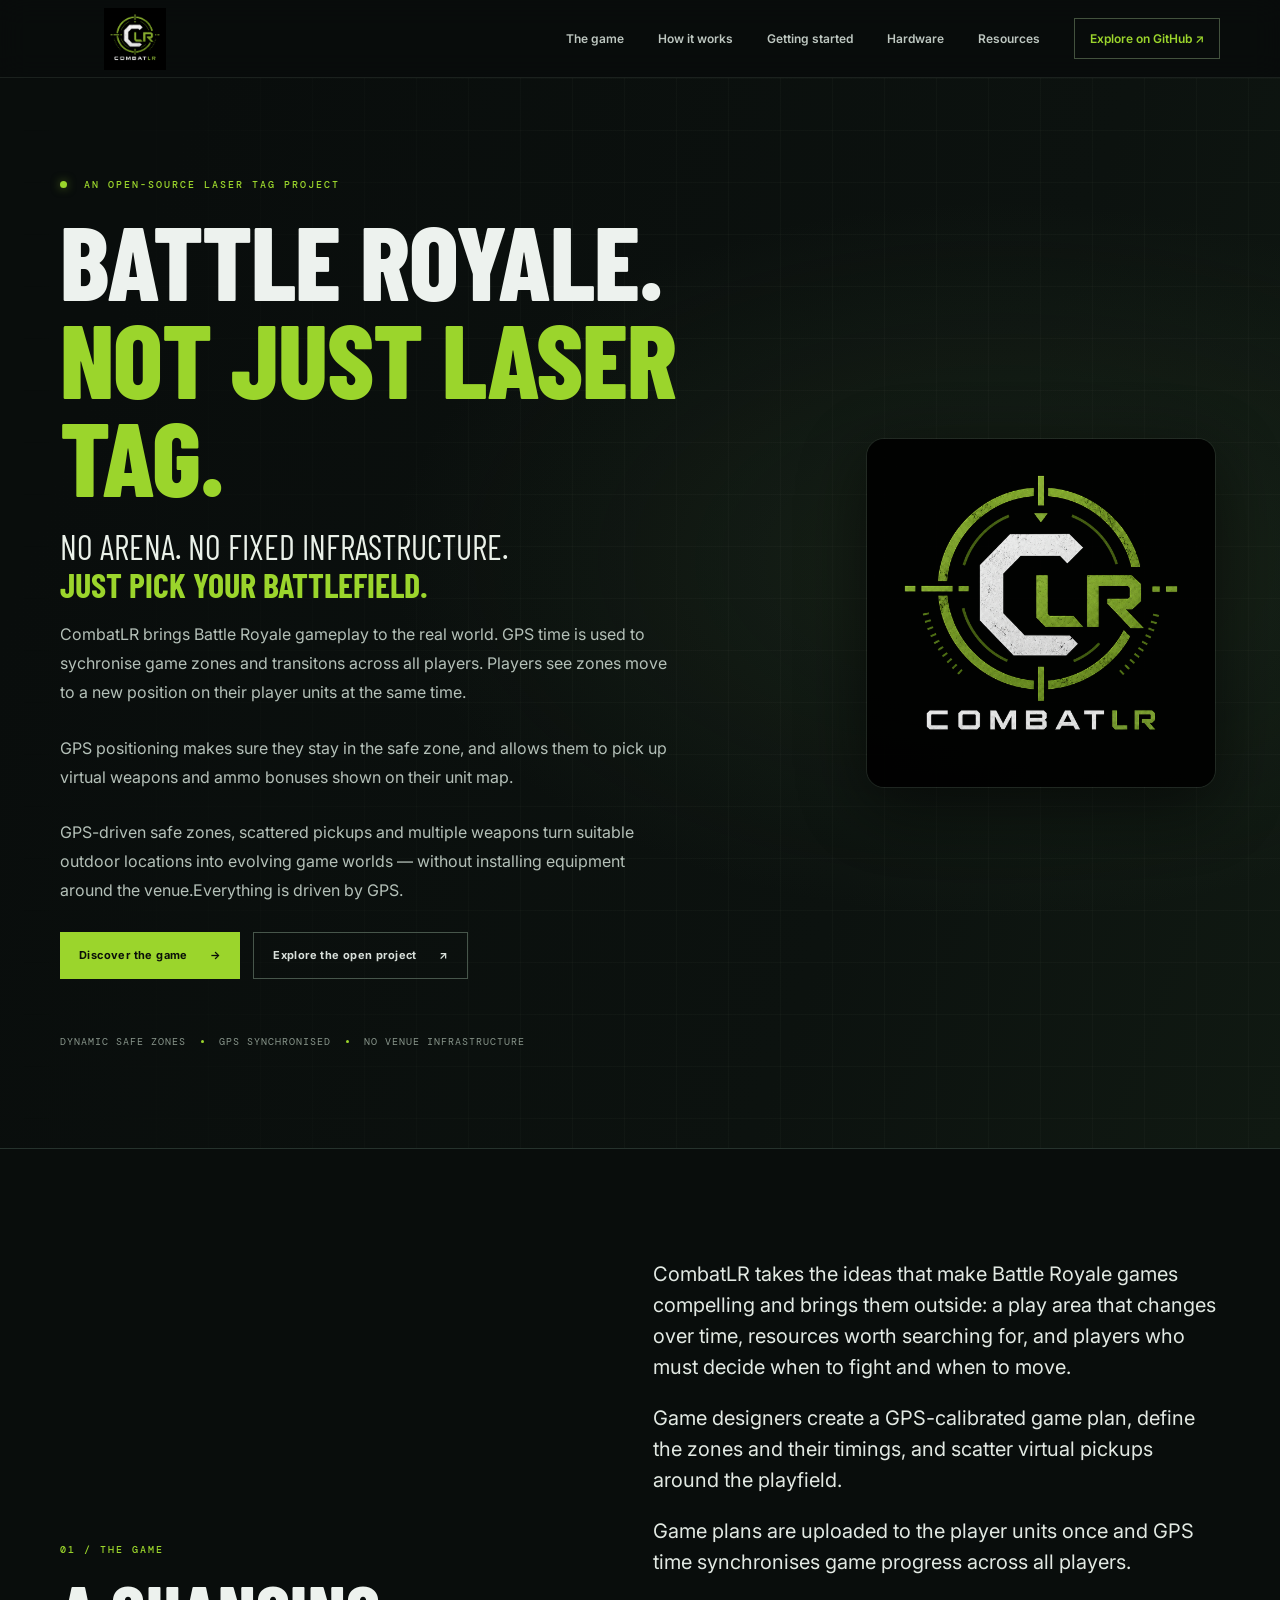
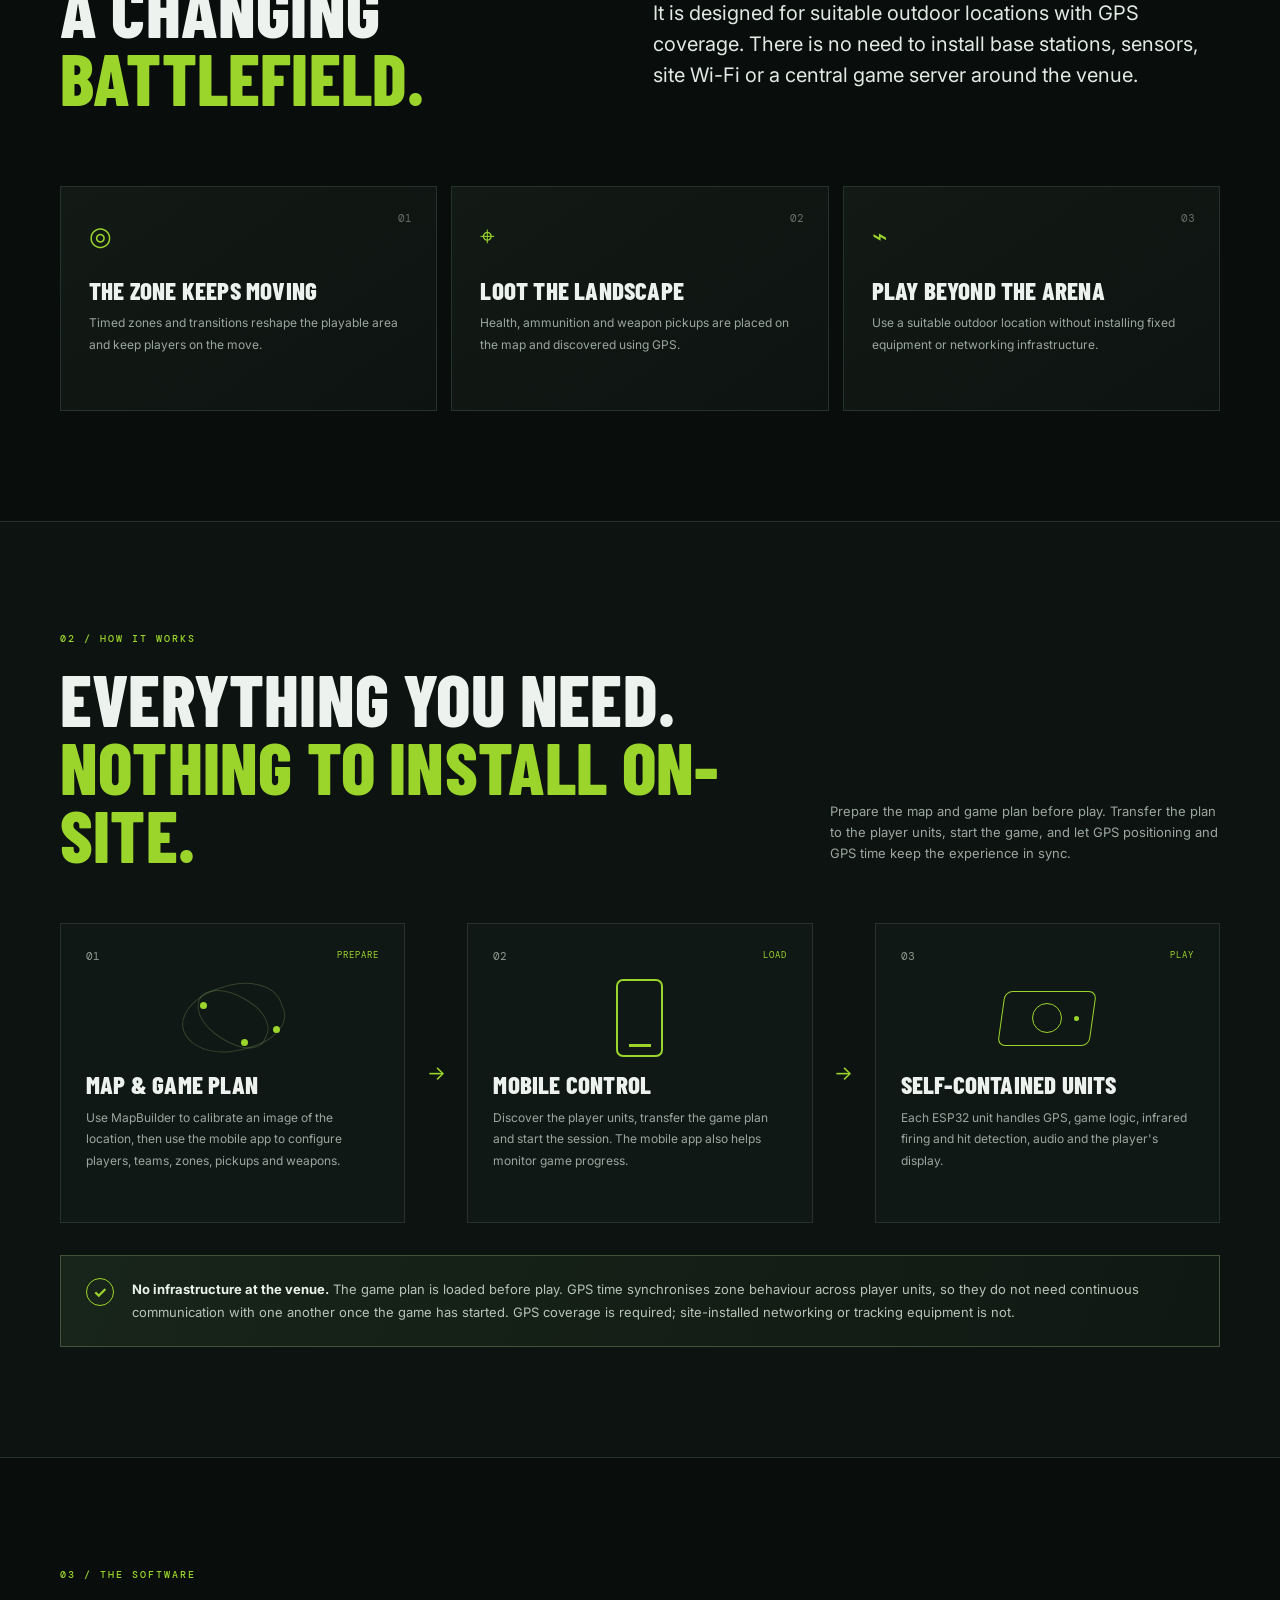
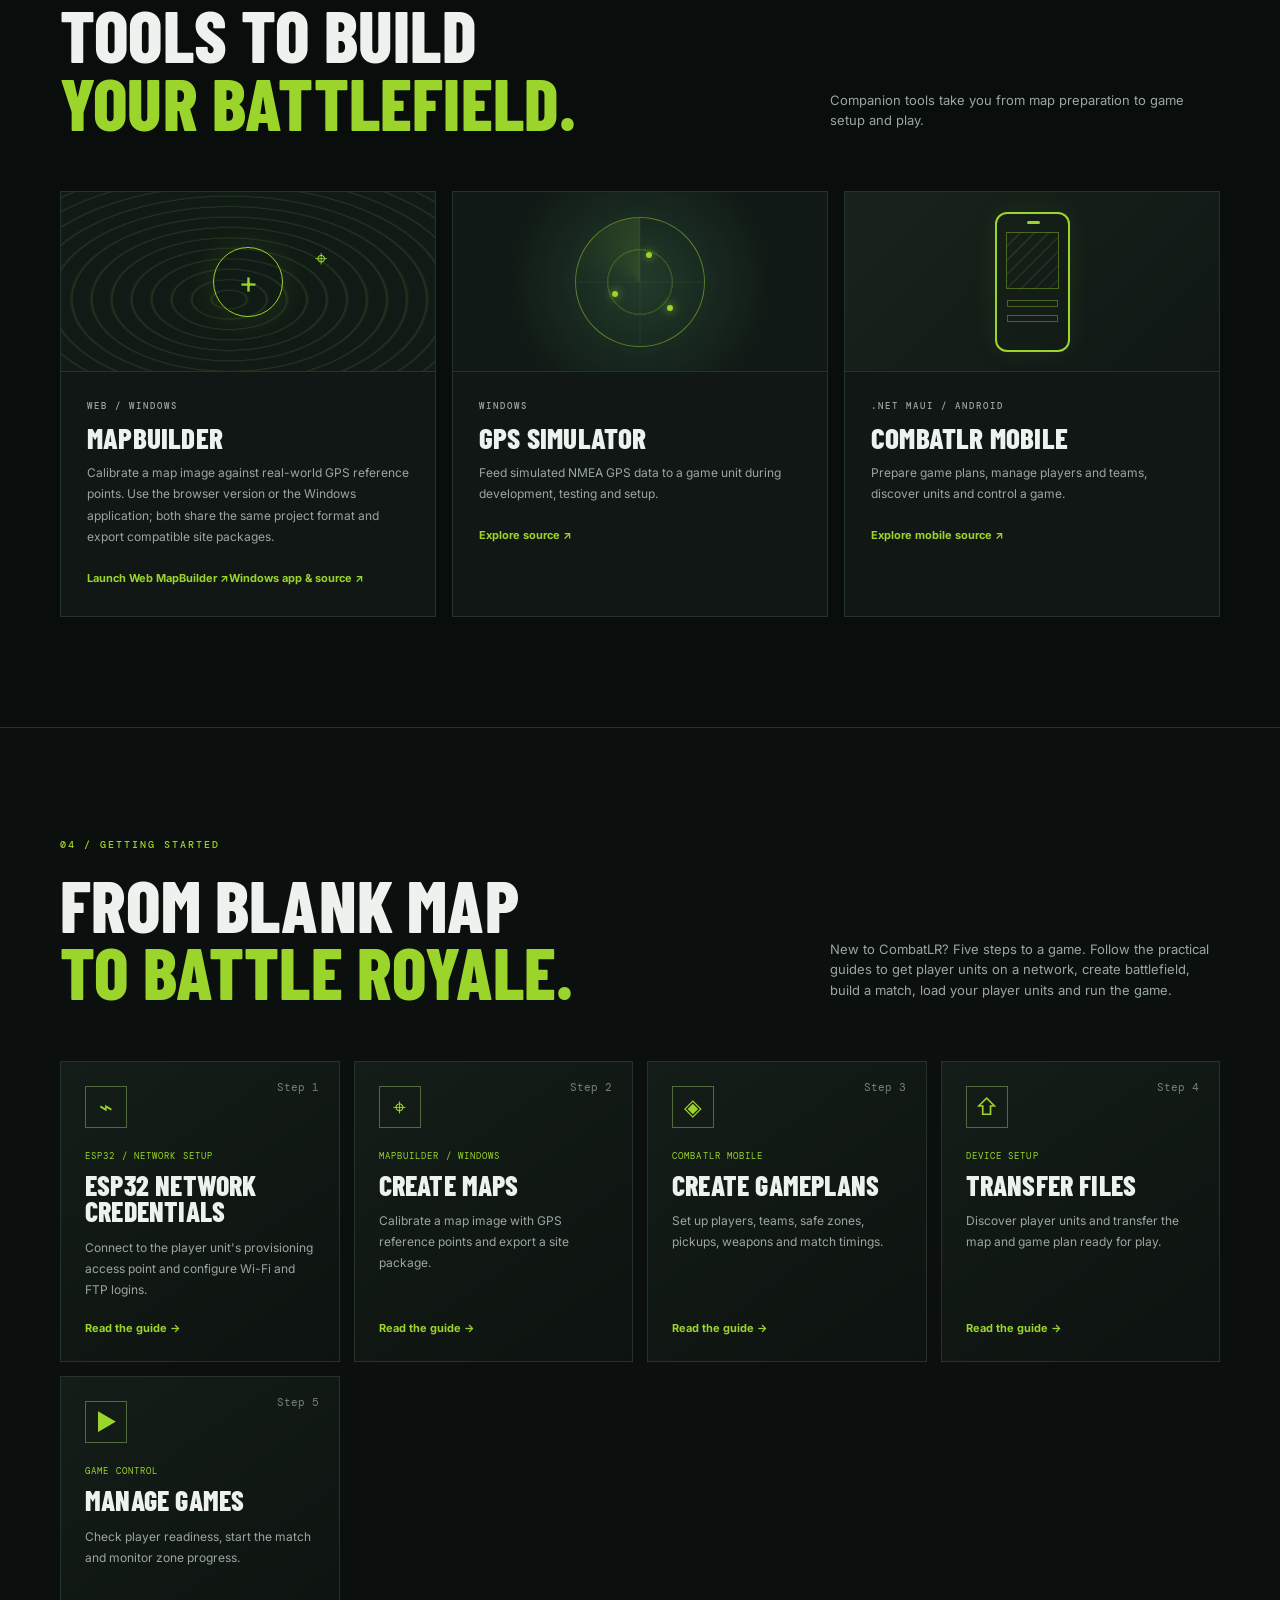
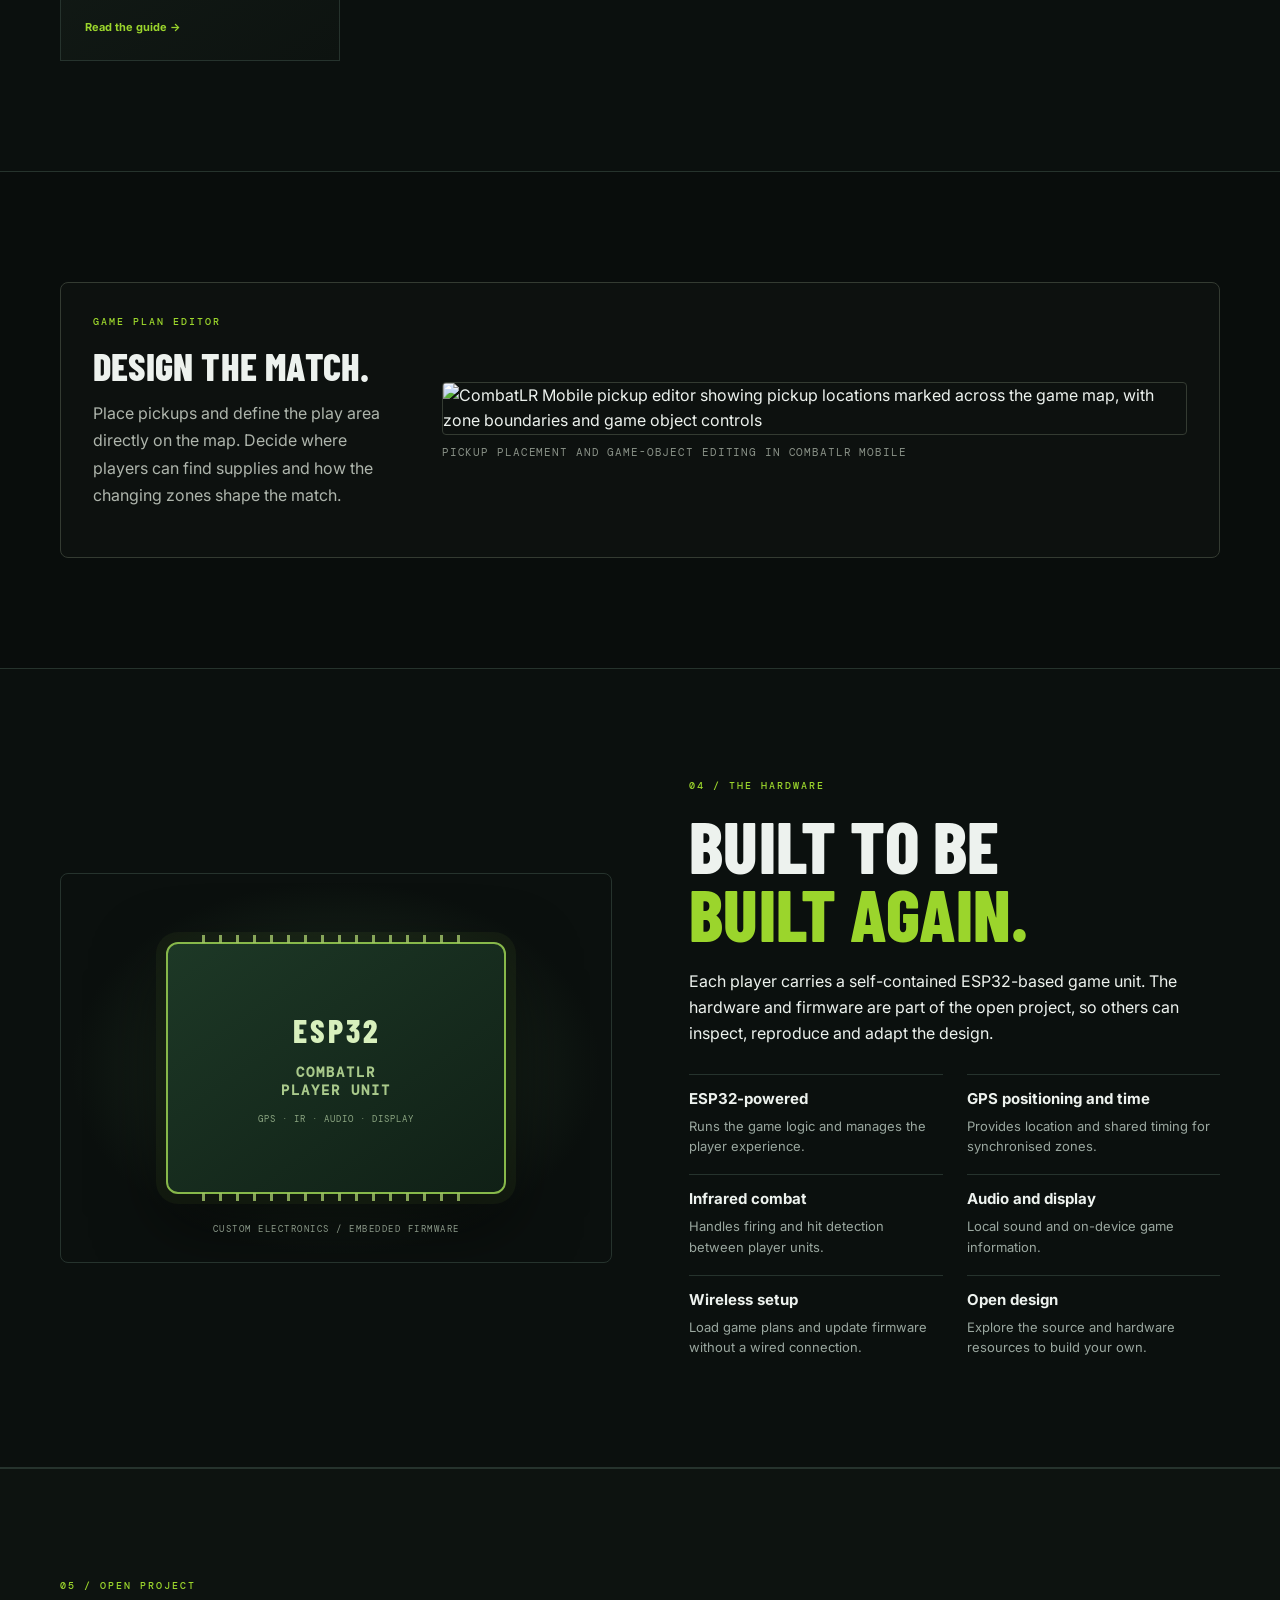
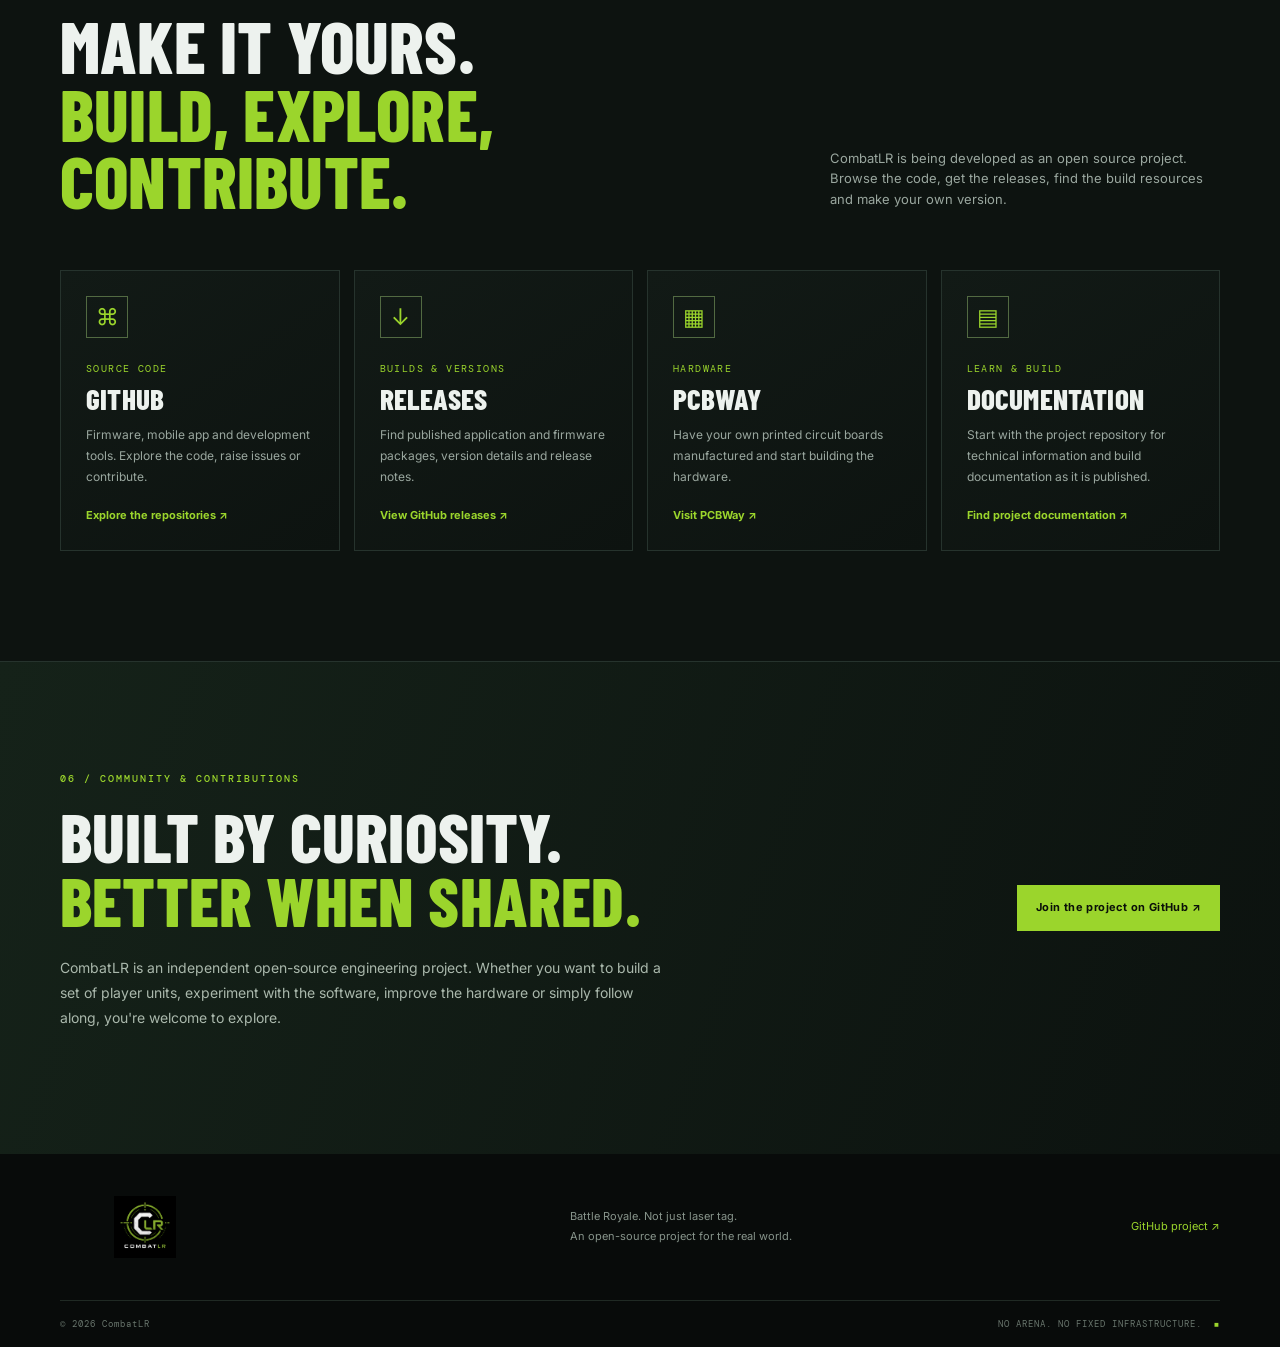
==== commit 14b41e49: "ESP network provision completed" ====
--- a/index.html
+++ b/index.html
@@ -18,15 +18,21 @@
 <p class="eyebrow"><span class="status-dot"></span> AN OPEN-SOURCE LASER TAG PROJECT</p>
 <h1>Battle Royale.<br><span>Not just laser tag.</span></h1>
 <p class="hero-subhead">No arena. No fixed infrastructure.<br><strong>Just pick your battlefield.</strong></p>
-<p class="hero-lead">CombatLR brings Battle Royale gameplay to the real world. GPS-driven safe zones, scattered pickups and multiple weapons turn suitable outdoor locations into evolving game worlds — without installing equipment around the venue.</p>
+<p class="hero-lead">CombatLR brings Battle Royale gameplay to the real world. GPS time is used to sychronise game zones and transitons across all players. 
+    Players see zones move to a new position on their player units at the same time.</p>
+    <p class="hero-lead">GPS positioning makes sure they stay in the safe zone, and allows them to pick up virtual weapons and ammo bonuses shown on their unit map.</p>
+    <p class="hero-lead">GPS-driven safe zones, scattered pickups and 
+    multiple weapons turn suitable outdoor locations into evolving game worlds — without installing equipment around the venue.Everything is driven by GPS.</p>
 <div class="hero-actions"><a class="button button-primary" href="#game">Discover the game <span>→</span></a><a class="button button-quiet" href="https://github.com/tonygoacher/CombatLR" target="_blank" rel="noopener">Explore the open project <span>↗</span></a></div>
 <div class="hero-foot"><span>DYNAMIC SAFE ZONES</span><i></i><span>GPS SYNCHRONISED</span><i></i><span>NO VENUE INFRASTRUCTURE</span></div>
 </div><img class="hero-logo" src="assets/images/combatlr-logo.png" alt="CombatLR — Combat Laser Royale"></section>
 
 <section class="intro section" id="game"><div class="container intro-layout"><div><p class="eyebrow">01 / THE GAME</p><h2>A changing<br><span>battlefield.</span></h2></div>
 <div class="intro-copy"><p class="large-copy">CombatLR takes the ideas that make Battle Royale games compelling and brings them outside: a play area that changes over time, resources worth searching for, and players who must decide when to fight and when to move.</p>
-<p>Game designers create a GPS-calibrated map, define the zones and their timings, and scatter virtual pickups around the playfield. As the match progresses, zones transition and the safe area changes. Players must keep moving, find supplies and adapt their strategy.</p>
-<p>It is designed for suitable outdoor locations with GPS coverage. There is no need to install base stations, sensors, site Wi-Fi or a central game server around the venue.</p></div></div>
+<p class="large-copy">Game designers create a GPS-calibrated game plan, define the zones and their timings, and scatter virtual pickups around the playfield.</p> 
+<p class="large-copy">Game plans are uploaded to the player units once and GPS time synchronises game progress across all players.</p>
+<p class="large-copy"As the match progresses, zones transition and the safe area changes. Players must keep moving, find supplies and adapt their strategy.</p>
+<p class="large-copy">It is designed for suitable outdoor locations with GPS coverage. There is no need to install base stations, sensors, site Wi-Fi or a central game server around the venue.</p></div></div>
 <div class="container feature-grid">
 <article class="feature-card"><span class="feature-index">01</span><div class="feature-icon">◎</div><h3>The zone keeps moving</h3><p>Timed zones and transitions reshape the playable area and keep players on the move.</p></article>
 <article class="feature-card"><span class="feature-index">02</span><div class="feature-icon">⌖</div><h3>Loot the landscape</h3><p>Health, ammunition and weapon pickups are placed on the map and discovered using GPS.</p></article>
@@ -54,13 +60,49 @@
 
 
 <section class="getting-started section" id="getting-started"><div class="container">
-<div class="section-heading"><div><p class="eyebrow">04 / GETTING STARTED</p><h2>From blank map<br><span>to Battle Royale.</span></h2></div><p>New to CombatLR? Follow the practical guides to prepare a battlefield, build a match, load your player units and run the game.</p></div>
+<div class="section-heading"><div><p class="eyebrow">04 / GETTING STARTED</p><h2>From blank map<br><span>to Battle Royale.</span></h2></div><p>New to CombatLR? Five steps to a game. Follow the practical guides to get player units on a network, create battlefield, build a match, load your player units and run the game.</p></div>
 <div class="guide-card-grid">
-<a class="guide-card" href="guides/create-maps.html"><span class="guide-card-number">01</span><span class="guide-card-icon">⌖</span><span class="guide-card-kicker">MAPBUILDER / WINDOWS</span><h3>Create maps</h3><p>Calibrate a map image with GPS reference points and export a site package.</p><span class="guide-card-link">Read the guide →</span></a>
-<a class="guide-card" href="guides/create-gameplans.html"><span class="guide-card-number">02</span><span class="guide-card-icon">◈</span><span class="guide-card-kicker">COMBATLR MOBILE</span><h3>Create gameplans</h3><p>Set up players, teams, safe zones, pickups, weapons and match timings.</p><span class="guide-card-link">Read the guide →</span></a>
-<a class="guide-card" href="guides/esp32-network-credentials.html"><span class="guide-card-number">03</span><span class="guide-card-icon">⌁</span><span class="guide-card-kicker">ESP32 / NETWORK SETUP</span><h3>ESP32 Network Credentials</h3><p>Connect to the player unit's provisioning access point and configure Wi-Fi and FTP logins.</p><span class="guide-card-link">Read the guide →</span></a>
-<a class="guide-card" href="guides/transfer-files.html"><span class="guide-card-number">04</span><span class="guide-card-icon">⇧</span><span class="guide-card-kicker">DEVICE SETUP</span><h3>Transfer files</h3><p>Discover player units and transfer the map and game plan ready for play.</p><span class="guide-card-link">Read the guide →</span></a>
-<a class="guide-card" href="guides/manage-games.html"><span class="guide-card-number">05</span><span class="guide-card-icon">▶</span><span class="guide-card-kicker">GAME CONTROL</span><h3>Manage games</h3><p>Check player readiness, start the match and monitor zone progress.</p><span class="guide-card-link">Read the guide →</span></a>
+
+    <a class="guide-card" href="guides/esp32-network-credentials.html">
+    <span class="guide-card-number">Step 1</span><span class="guide-card-icon">⌁</span>
+    <span class="guide-card-kicker">ESP32 / NETWORK SETUP</span><h3>ESP32 Network Credentials</h3>
+    <p>Connect to the player unit's provisioning access point and configure Wi-Fi and FTP logins.</p><span class="guide-card-link">Read the guide →</span>
+</a>
+
+<a class="guide-card" href="guides/create-maps.html">
+    <span class="guide-card-number">Step 2</span>
+    <span class="guide-card-icon">⌖</span>
+    <span class="guide-card-kicker">MAPBUILDER / WINDOWS</span>
+    <h3>Create maps</h3>
+        <p>Calibrate a map image with GPS reference points and export a site package.</p>
+        <span class="guide-card-link">Read the guide →</span>
+</a>
+
+<a class="guide-card" href="guides/create-gameplans.html">
+    <span class="guide-card-number">Step 3</span><span class="guide-card-icon">◈</span>
+    <span class="guide-card-kicker">COMBATLR MOBILE</span
+    ><h3>Create gameplans</h3>
+    <p>Set up players, teams, safe zones, pickups, weapons and match timings.</p><span class="guide-card-link">Read the guide →</span>
+</a>
+
+
+
+
+<a class="guide-card" href="guides/transfer-files.html">
+    <span class="guide-card-number">Step 4</span><span class="guide-card-icon">⇧</span>
+    <span class="guide-card-kicker">DEVICE SETUP</span>
+    <h3>Transfer files</h3><p>Discover player units and transfer the map and game plan ready for play.</p>
+    <span class="guide-card-link">Read the guide →</span>
+</a>
+
+<a class="guide-card" href="guides/manage-games.html">
+    <span class="guide-card-number">Step 5</span>
+    <span class="guide-card-icon">▶</span>
+    <span class="guide-card-kicker">GAME CONTROL</span>
+    <h3>Manage games</h3><p>Check player readiness, start the match and monitor zone progress.</p>
+    <span class="guide-card-link">Read the guide →</span>
+</a>
+
 </div></div></section>
 
 <section class="mobile-screenshot-section section" id="game-planning"><div class="container mobile-screenshot"><div class="mobile-screenshot-copy"><p class="eyebrow">GAME PLAN EDITOR</p><h2>Design the match.</h2><p>Place pickups and define the play area directly on the map. Decide where players can find supplies and how the changing zones shape the match.</p></div><figure><img src="assets/images/pickups.webp" alt="CombatLR Mobile pickup editor showing pickup locations marked across the game map, with zone boundaries and game object controls"><figcaption>Pickup placement and game-object editing in CombatLR Mobile</figcaption></figure></div></section>
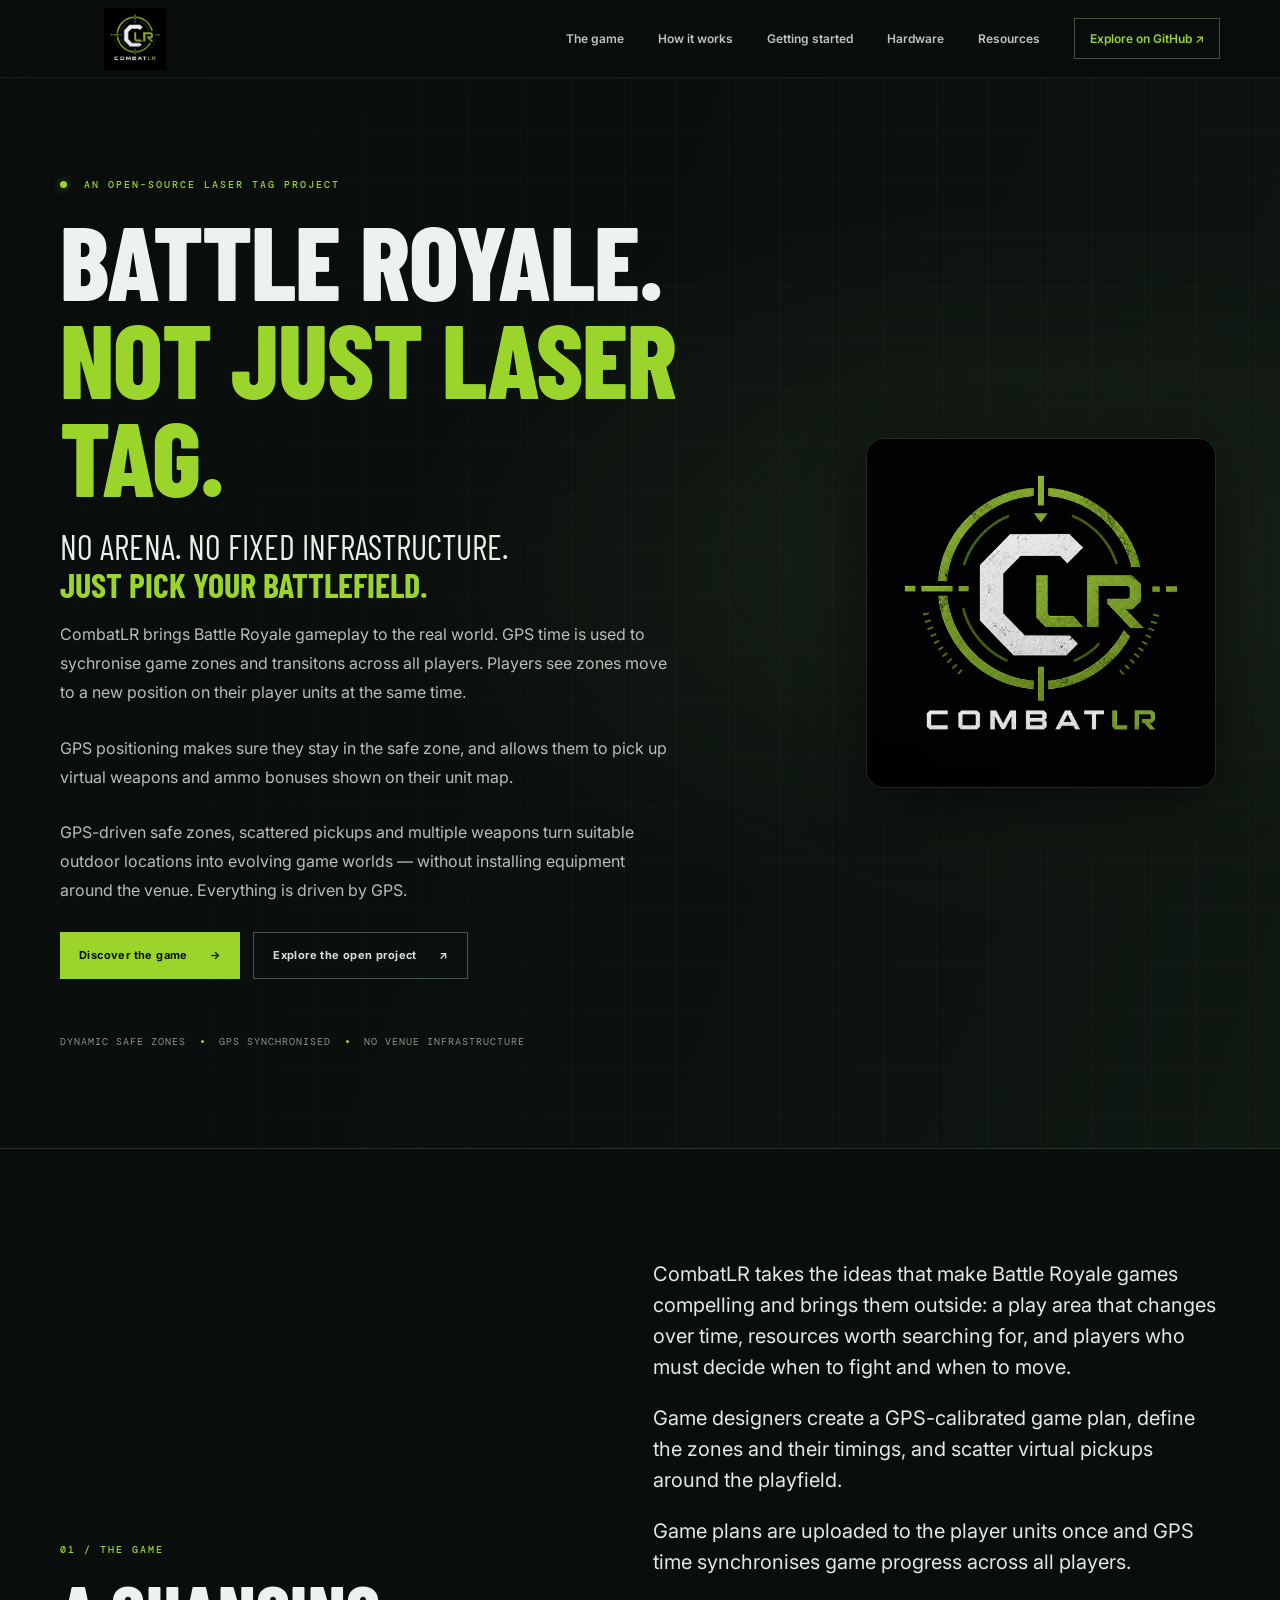
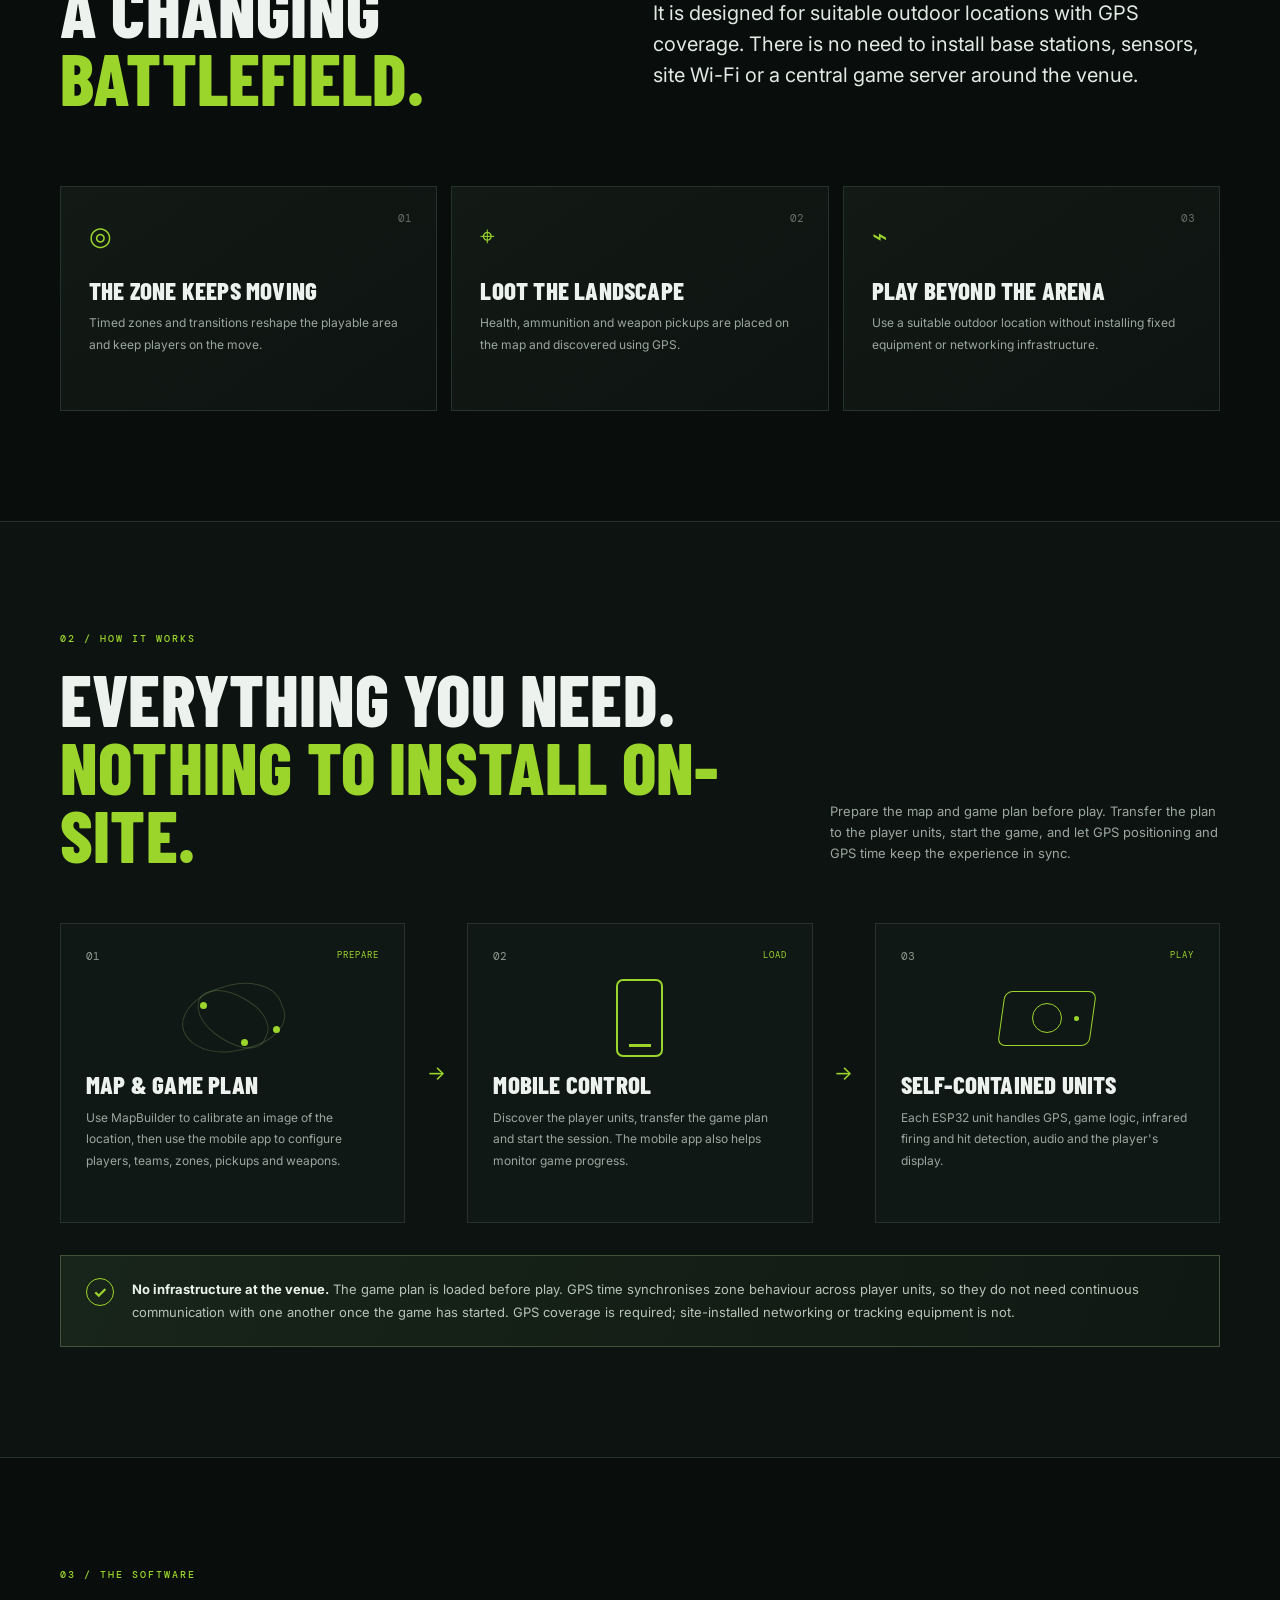
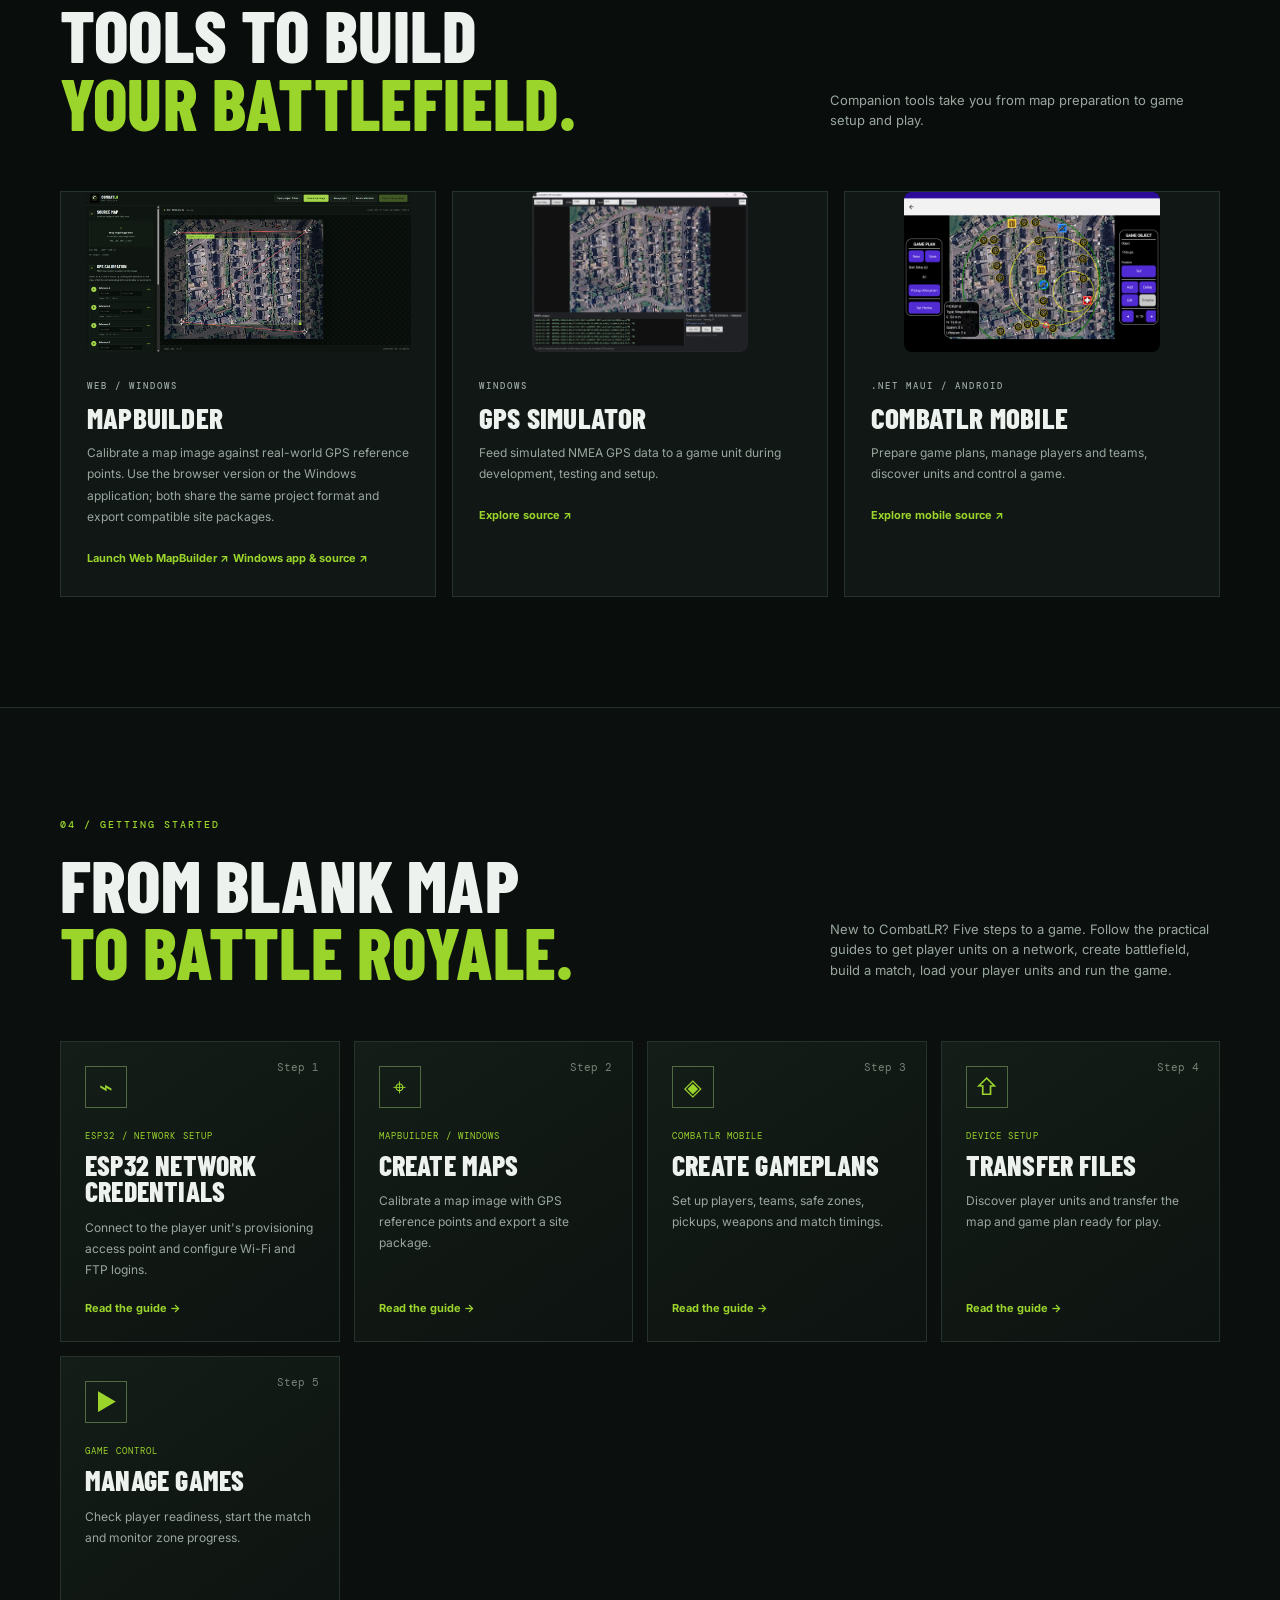
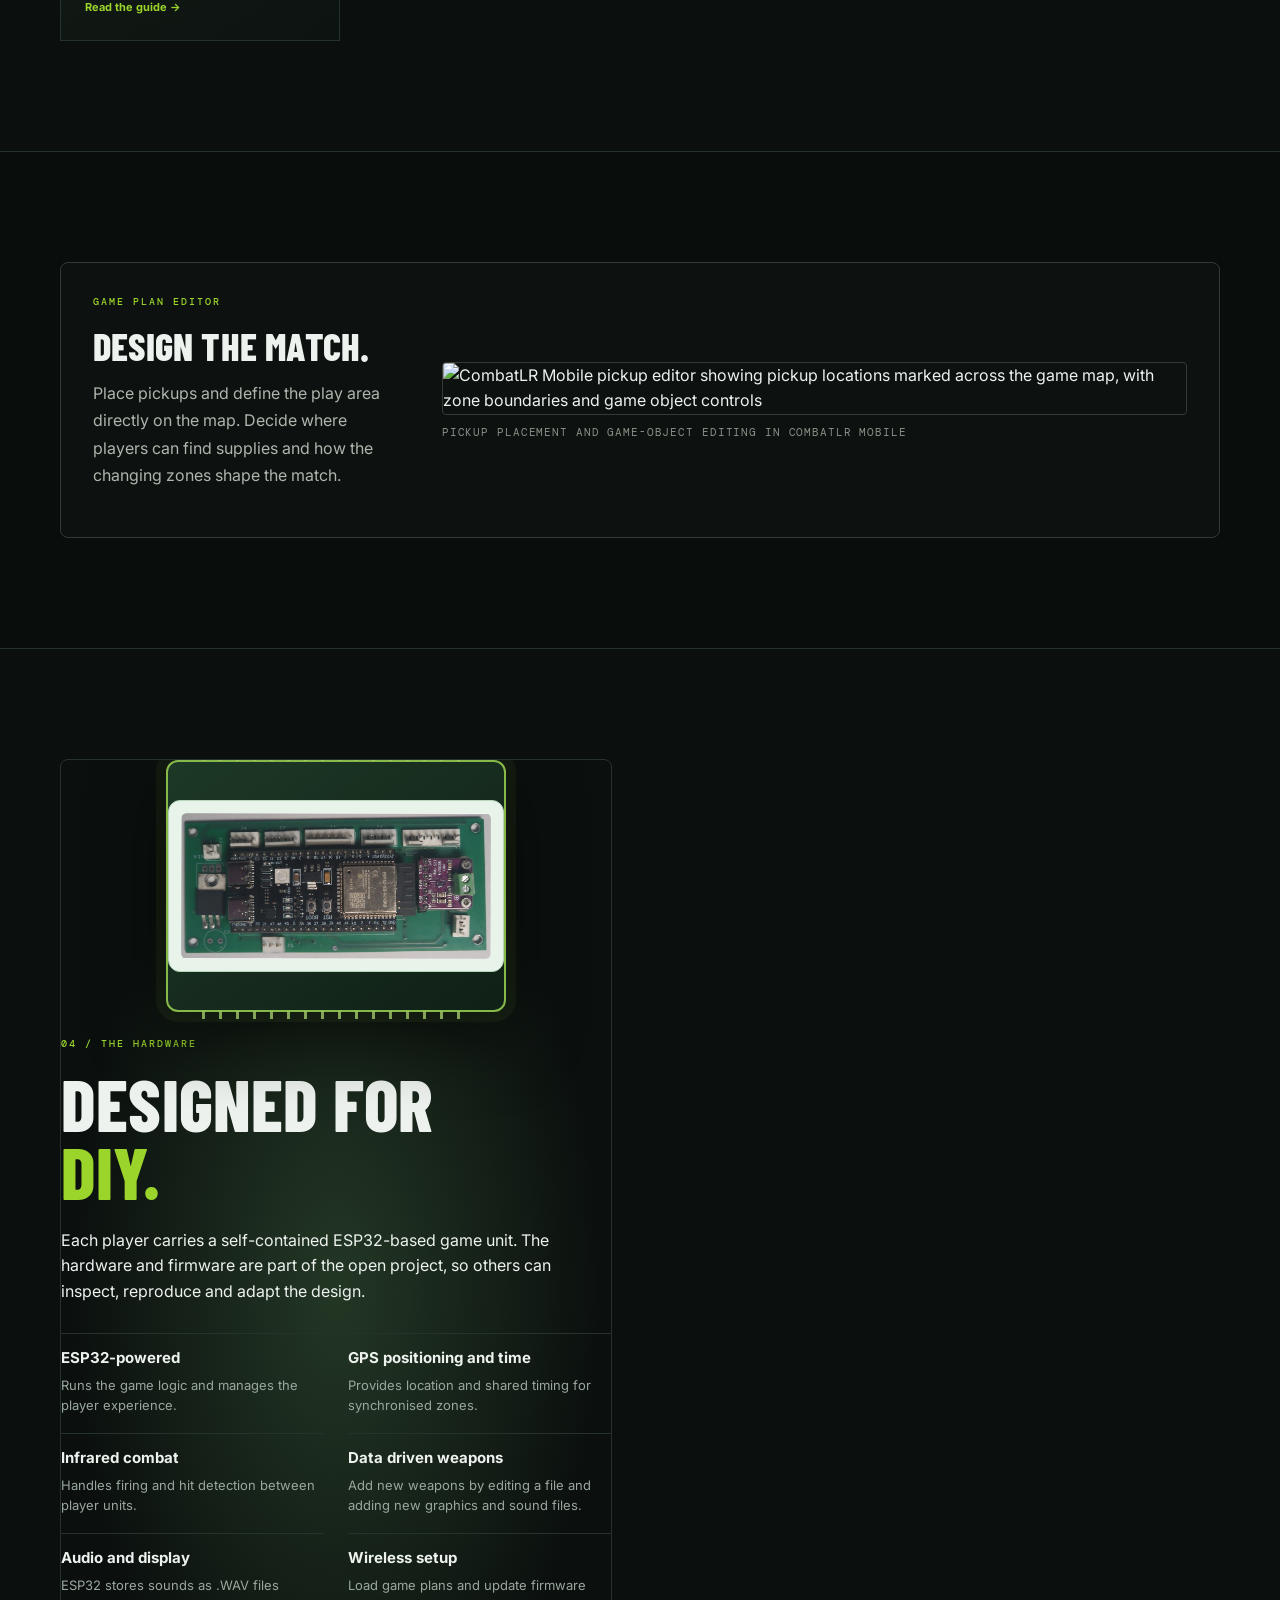
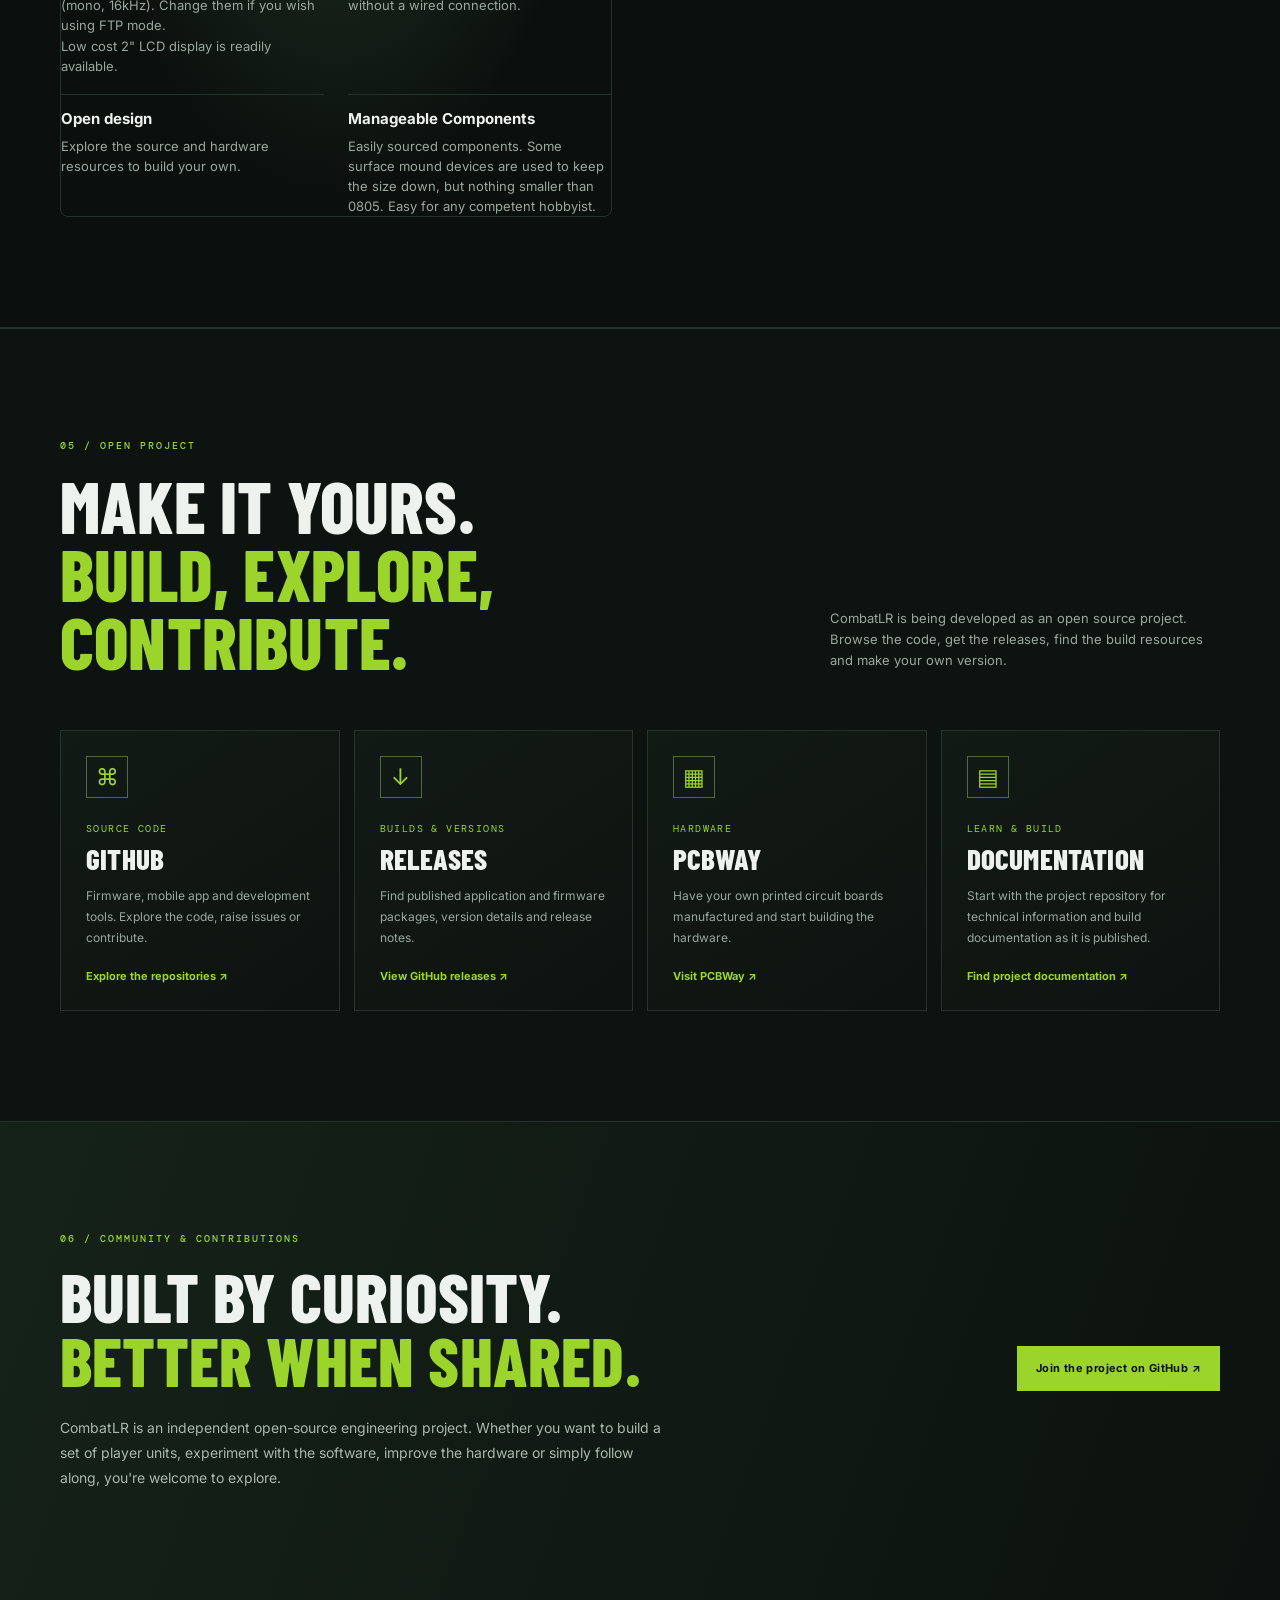
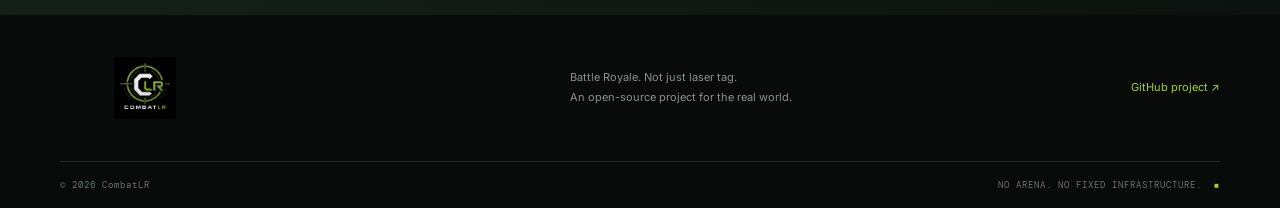
==== commit 118a7a43: "Added more system images" ====
--- a/index.html
+++ b/index.html
@@ -22,7 +22,8 @@
     Players see zones move to a new position on their player units at the same time.</p>
     <p class="hero-lead">GPS positioning makes sure they stay in the safe zone, and allows them to pick up virtual weapons and ammo bonuses shown on their unit map.</p>
     <p class="hero-lead">GPS-driven safe zones, scattered pickups and 
-    multiple weapons turn suitable outdoor locations into evolving game worlds — without installing equipment around the venue.Everything is driven by GPS.</p>
+    multiple weapons turn suitable outdoor locations into evolving game worlds — without installing equipment around the venue. Everything is driven by GPS.</p>
+    
 <div class="hero-actions"><a class="button button-primary" href="#game">Discover the game <span>→</span></a><a class="button button-quiet" href="https://github.com/tonygoacher/CombatLR" target="_blank" rel="noopener">Explore the open project <span>↗</span></a></div>
 <div class="hero-foot"><span>DYNAMIC SAFE ZONES</span><i></i><span>GPS SYNCHRONISED</span><i></i><span>NO VENUE INFRASTRUCTURE</span></div>
 </div><img class="hero-logo" src="assets/images/combatlr-logo.png" alt="CombatLR — Combat Laser Royale"></section>
@@ -53,9 +54,53 @@
 
 <section class="tools section" id="software"><div class="container"><div class="section-heading"><div><p class="eyebrow">03 / THE SOFTWARE</p><h2>Tools to build<br><span>your battlefield.</span></h2></div><p>Companion tools take you from map preparation to game setup and play.</p></div>
 <div class="tool-grid">
-<article class="tool-card"><div class="tool-art topo-art" aria-hidden="true"><span class="crosshair">+</span><span class="map-pin">⌖</span></div><div class="tool-card-body"><p class="eyebrow">WEB / WINDOWS</p><h3>MapBuilder</h3><p>Calibrate a map image against real-world GPS reference points. Use the browser version or the Windows application; both share the same project format and export compatible site packages.</p><a href="map-builder/index.html" class="text-link">Launch Web MapBuilder ↗</a><a href="https://github.com/tonygoacher/CombatLR/tree/main/CombatlrMapBuilder" target="_blank" rel="noopener" class="text-link">Windows app &amp; source ↗</a></div></article>
-<article class="tool-card"><div class="tool-art gps-art" aria-hidden="true"><div class="radar"><i></i><b></b><span></span></div></div><div class="tool-card-body"><p class="eyebrow">WINDOWS</p><h3>GPS Simulator</h3><p>Feed simulated NMEA GPS data to a game unit during development, testing and setup.</p><a href="https://github.com/tonygoacher/CombatLR" target="_blank" rel="noopener" class="text-link">Explore source ↗</a></div></article>
-<article class="tool-card"><div class="tool-art mobile-art" aria-hidden="true"><div class="phone-frame"><span></span><i></i><b></b></div></div><div class="tool-card-body"><p class="eyebrow">.NET MAUI / ANDROID</p><h3>CombatLR Mobile</h3><p>Prepare game plans, manage players and teams, discover units and control a game.</p><a href="https://github.com/tonygoacher/CombatLR/tree/main/CombatLR.mobile" target="_blank" rel="noopener" class="text-link">Explore mobile source ↗</a></div></article>
+
+<article class="tool-card">
+    <div class="tool-card-image">
+        <figure class="guide-image">
+            <img src="assets/images/win-map-builder.jpg" >
+        </figure>
+    </div>
+    <div class="tool-card-body">
+        <p class="eyebrow">WEB / WINDOWS</p>
+        <h3>MapBuilder</h3>
+        <p>Calibrate a map image against real-world GPS reference points. Use the browser version or the Windows application; both share the same project format and export 
+            compatible site packages.
+        </p>
+        <a href="map-builder/index.html" class="text-link">Launch Web MapBuilder ↗</a>
+        <a href="https://github.com/tonygoacher/CombatLR/tree/main/CombatlrMapBuilder" target="_blank" rel="noopener" class="text-link">Windows app &amp; source ↗</a>
+    </div>
+</article>
+
+<article class="tool-card">
+    <div class="tool-card-image">
+        <figure class="guide-image">
+            <img src="assets/images/gps-simulator.jpg" >
+        </figure>
+    </div>
+    <div class="tool-card-body">
+
+        <p class="eyebrow">WINDOWS</p>
+        <h3>GPS Simulator</h3>
+        <p>Feed simulated NMEA GPS data to a game unit during development, testing and setup.</p>
+        <a href="https://github.com/tonygoacher/CombatLR" target="_blank" rel="noopener" class="text-link">Explore source ↗</a>
+    </div>
+</article>
+
+<article class="tool-card">
+<div class="tool-card-image">
+        <figure class="guide-image">
+            <img src="assets/images/mobileapp.jpg" >
+        </figure>
+    </div>
+    <div class="tool-card-body">
+        <p class="eyebrow">.NET MAUI / ANDROID</p>
+        <h3>CombatLR Mobile</h3>
+        <p>Prepare game plans, manage players and teams, discover units and control a game.</p>
+        <a href="https://github.com/tonygoacher/CombatLR/tree/main/CombatLR.mobile" target="_blank" rel="noopener" class="text-link">Explore mobile source ↗</a>
+    </div>
+</article>
+
 </div></div></section>
 
 
@@ -108,9 +153,44 @@
 <section class="mobile-screenshot-section section" id="game-planning"><div class="container mobile-screenshot"><div class="mobile-screenshot-copy"><p class="eyebrow">GAME PLAN EDITOR</p><h2>Design the match.</h2><p>Place pickups and define the play area directly on the map. Decide where players can find supplies and how the changing zones shape the match.</p></div><figure><img src="assets/images/pickups.webp" alt="CombatLR Mobile pickup editor showing pickup locations marked across the game map, with zone boundaries and game object controls"><figcaption>Pickup placement and game-object editing in CombatLR Mobile</figcaption></figure></div></section>
 
 <section class="hardware section" id="hardware"><div class="container hardware-layout">
-<div class="hardware-visual"><div class="hardware-chip"><span>ESP32</span><i>COMBATLR<br>PLAYER UNIT</i><b>GPS · IR · AUDIO · DISPLAY</b></div><p class="hardware-caption">CUSTOM ELECTRONICS / EMBEDDED FIRMWARE</p></div>
-<div class="hardware-copy"><p class="eyebrow">04 / THE HARDWARE</p><h2>Built to be<br><span>built again.</span></h2><p class="large-copy">Each player carries a self-contained ESP32-based game unit. The hardware and firmware are part of the open project, so others can inspect, reproduce and adapt the design.</p>
-<ul class="hardware-features"><li><strong>ESP32-powered</strong><span>Runs the game logic and manages the player experience.</span></li><li><strong>GPS positioning and time</strong><span>Provides location and shared timing for synchronised zones.</span></li><li><strong>Infrared combat</strong><span>Handles firing and hit detection between player units.</span></li><li><strong>Audio and display</strong><span>Local sound and on-device game information.</span></li><li><strong>Wireless setup</strong><span>Load game plans and update firmware without a wired connection.</span></li><li><strong>Open design</strong><span>Explore the source and hardware resources to build your own.</span></li></ul></div>
+<div class="hardware-visual">
+    <div class="hardware-chip">
+         <figure class="hardware-image">
+            <img src="assets/images/pcb.jpg" >
+        </figure>
+    </div>
+    <br>
+<div class="hardware-copy"><p class="eyebrow">04 / THE HARDWARE</p><h2>Designed for<br><span>DIY.</span></h2><p class="large-copy">Each player carries a self-contained ESP32-based game unit. The hardware and firmware are part of the open project, so others can inspect, reproduce and adapt the design.</p>
+<ul class="hardware-features">
+    <li>
+        <strong>ESP32-powered</strong><span>Runs the game logic and manages the player experience.</span>
+    </li>
+    <li>
+        <strong>GPS positioning and time</strong><span>Provides location and shared timing for synchronised zones.</span>
+    </li>
+    <li>
+        <strong>Infrared combat</strong><span>Handles firing and hit detection between player units.</span>
+    </li>
+    <li>
+        <strong>Data driven weapons</strong><span>Add new weapons by editing a file and adding new graphics and sound files.</span>
+    </li>
+    <li>
+        <strong>Audio and display</strong>  
+        <span>ESP32 stores sounds as .WAV files (mono, 16kHz). Change them if you wish using FTP mode.</span>
+        <span>Low cost 2" LCD display is readily available.</span>
+    </li>
+    <li>
+        <strong>Wireless setup</strong>
+        <span>Load game plans and update firmware without a wired connection.</span>
+    </li>
+    <li>
+        <strong>Open design</strong><span>Explore the source and hardware resources to build your own.</span>
+    </li>
+    <li>
+        <strong>Manageable Components</strong>
+        <span>Easily sourced components. Some surface mound devices are used to keep the size down, but nothing smaller than 0805. Easy for any competent hobbyist.</span>
+    </li>
+</ul></div>
 </div></section>
 
 <section class="resources section" id="resources"><div class="container"><div class="section-heading"><div><p class="eyebrow">05 / OPEN PROJECT</p><h2>Make it yours.<br><span>Build, explore, contribute.</span></h2></div><p>CombatLR is being developed as an open source project. Browse the code, get the releases, find the build resources and make your own version.</p></div>
--- a/css/style.css
+++ b/css/style.css
@@ -193,4 +193,51 @@
     padding: 10px;
     vertical-align: top;
     border-bottom: 1px solid var(--border);
+}
+
+.tool-card-image {
+    height: 160px;
+    flex: 0 0 160px;  /* Add this line */
+    display: flex;
+    align-items: center;
+    justify-content: center;
+}
+
+.tool-card-image .guide-image {
+    width: 100%;
+    height: 100%;
+    margin: 0;
+    display: flex;
+    align-items: center;
+    justify-content: center;
+}
+
+.tool-card-image img {
+    max-width: 100%;
+    max-height: 100%;
+    width: auto;
+    height: auto;
+    object-fit: contain;
+}
+
+.tool-card-body {
+    flex: 1;
+}
+
+.hardware-image {
+    background: #e8f3e9;
+    border: 1px solid #b5d6b8;
+    border-radius: 12px;
+    padding: 12px;
+    margin: 1.5rem 0;
+    display: flex;
+    justify-content: center;
+    align-items: center;
+}
+
+.hardware-image img {
+    max-width: 100%;
+    height: auto;
+    display: block;
+    border-radius: 6px;
 }
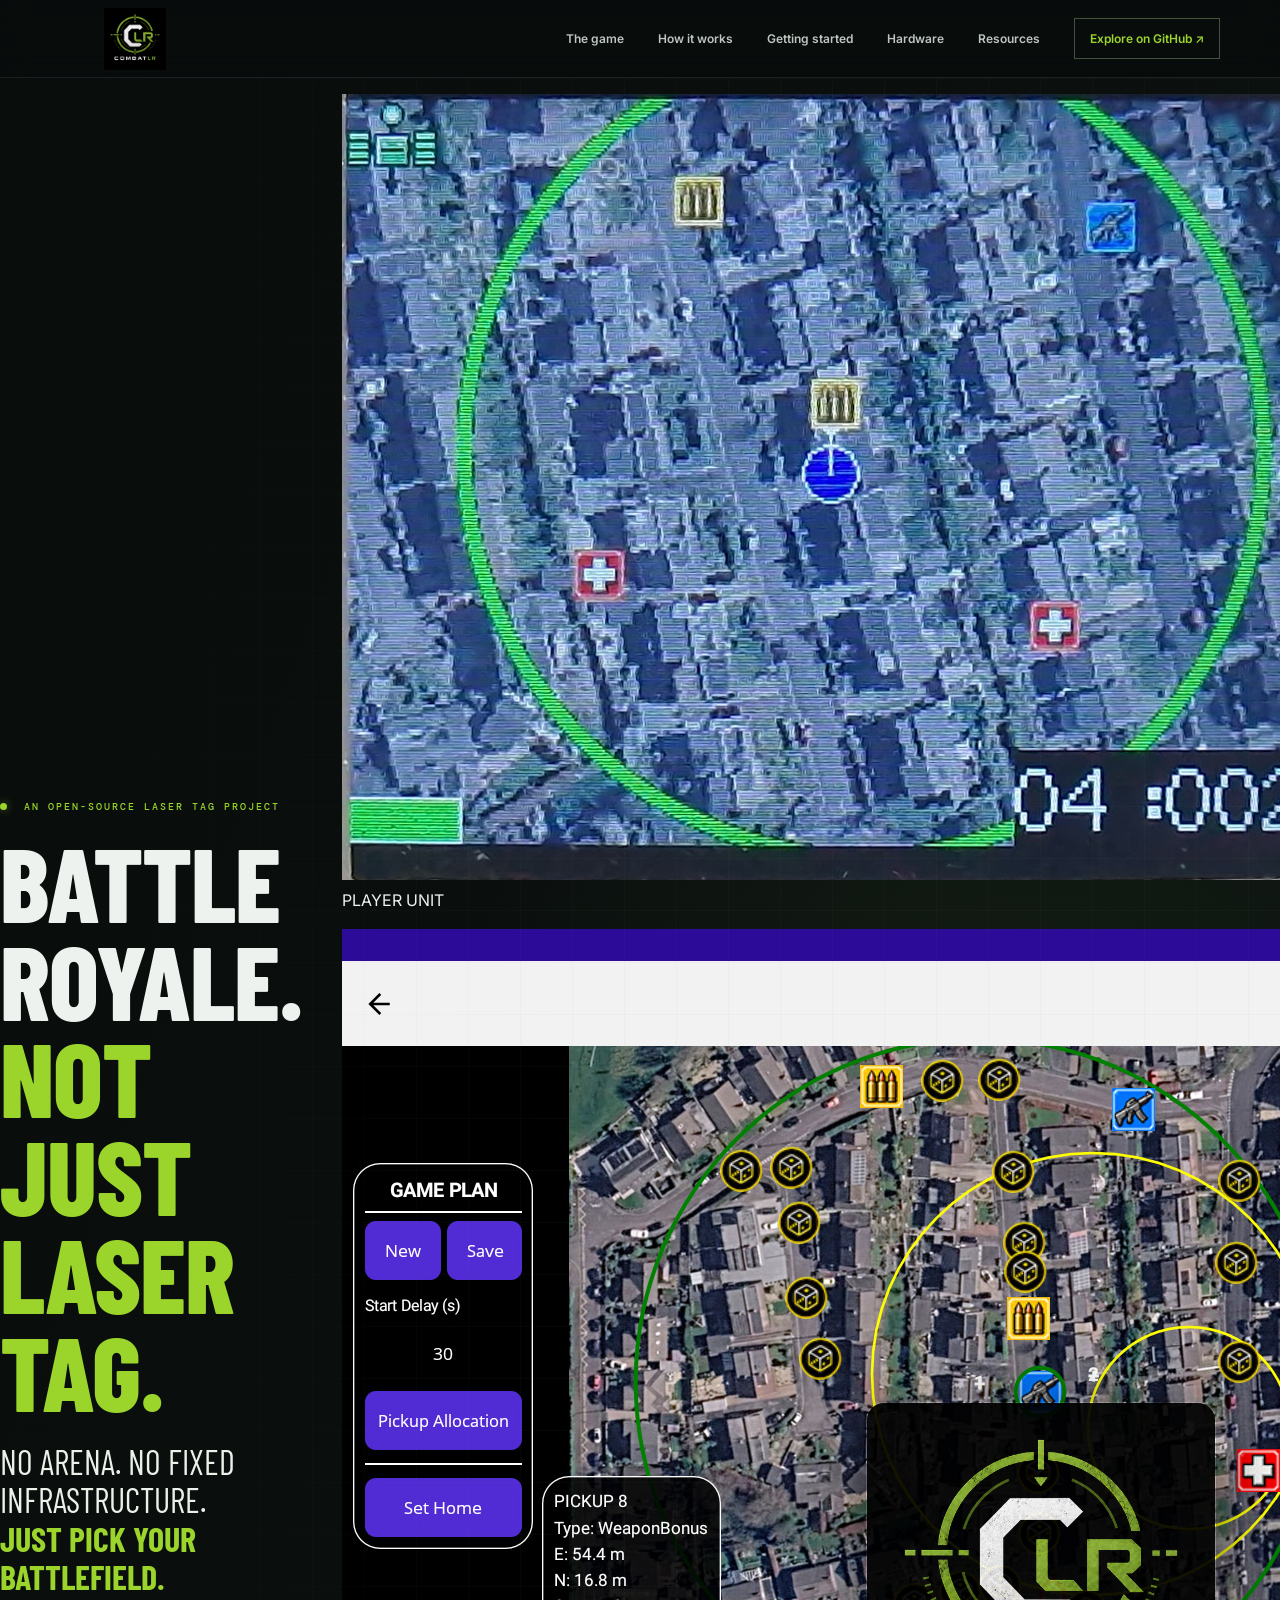
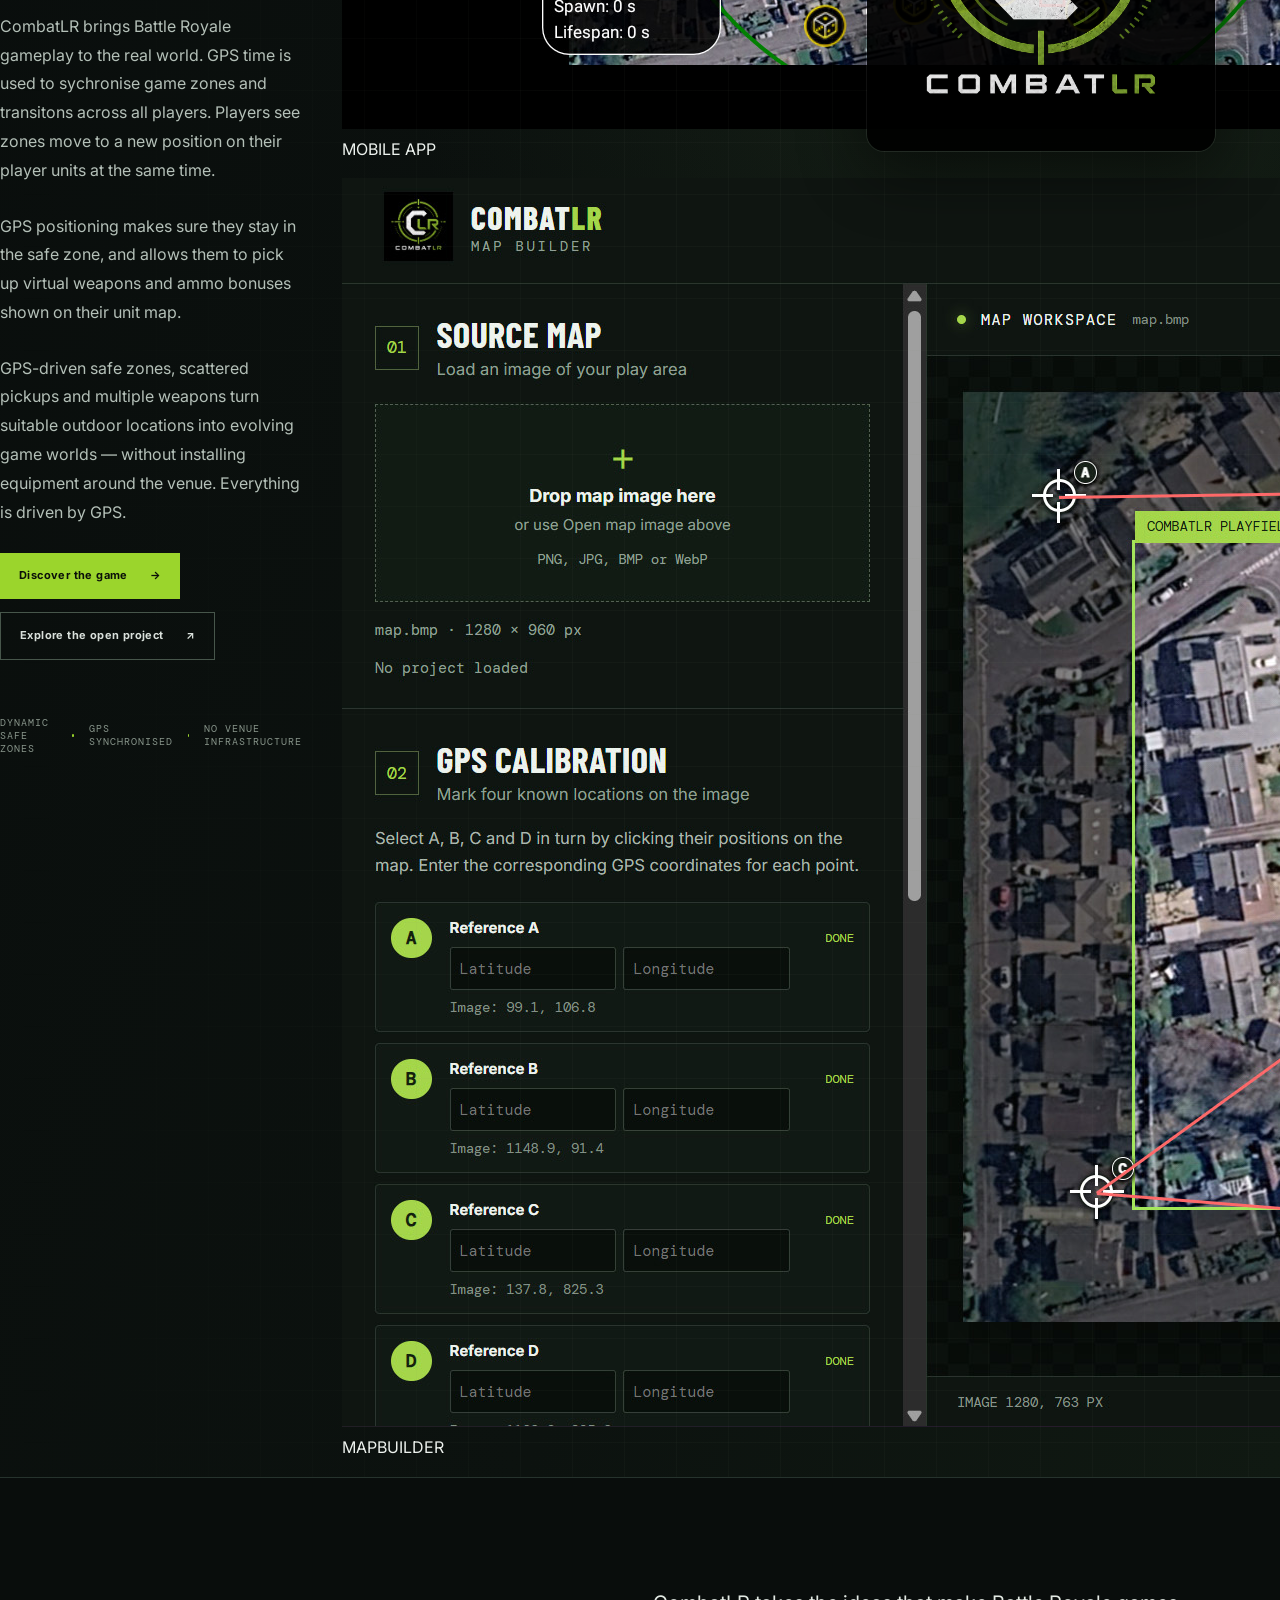
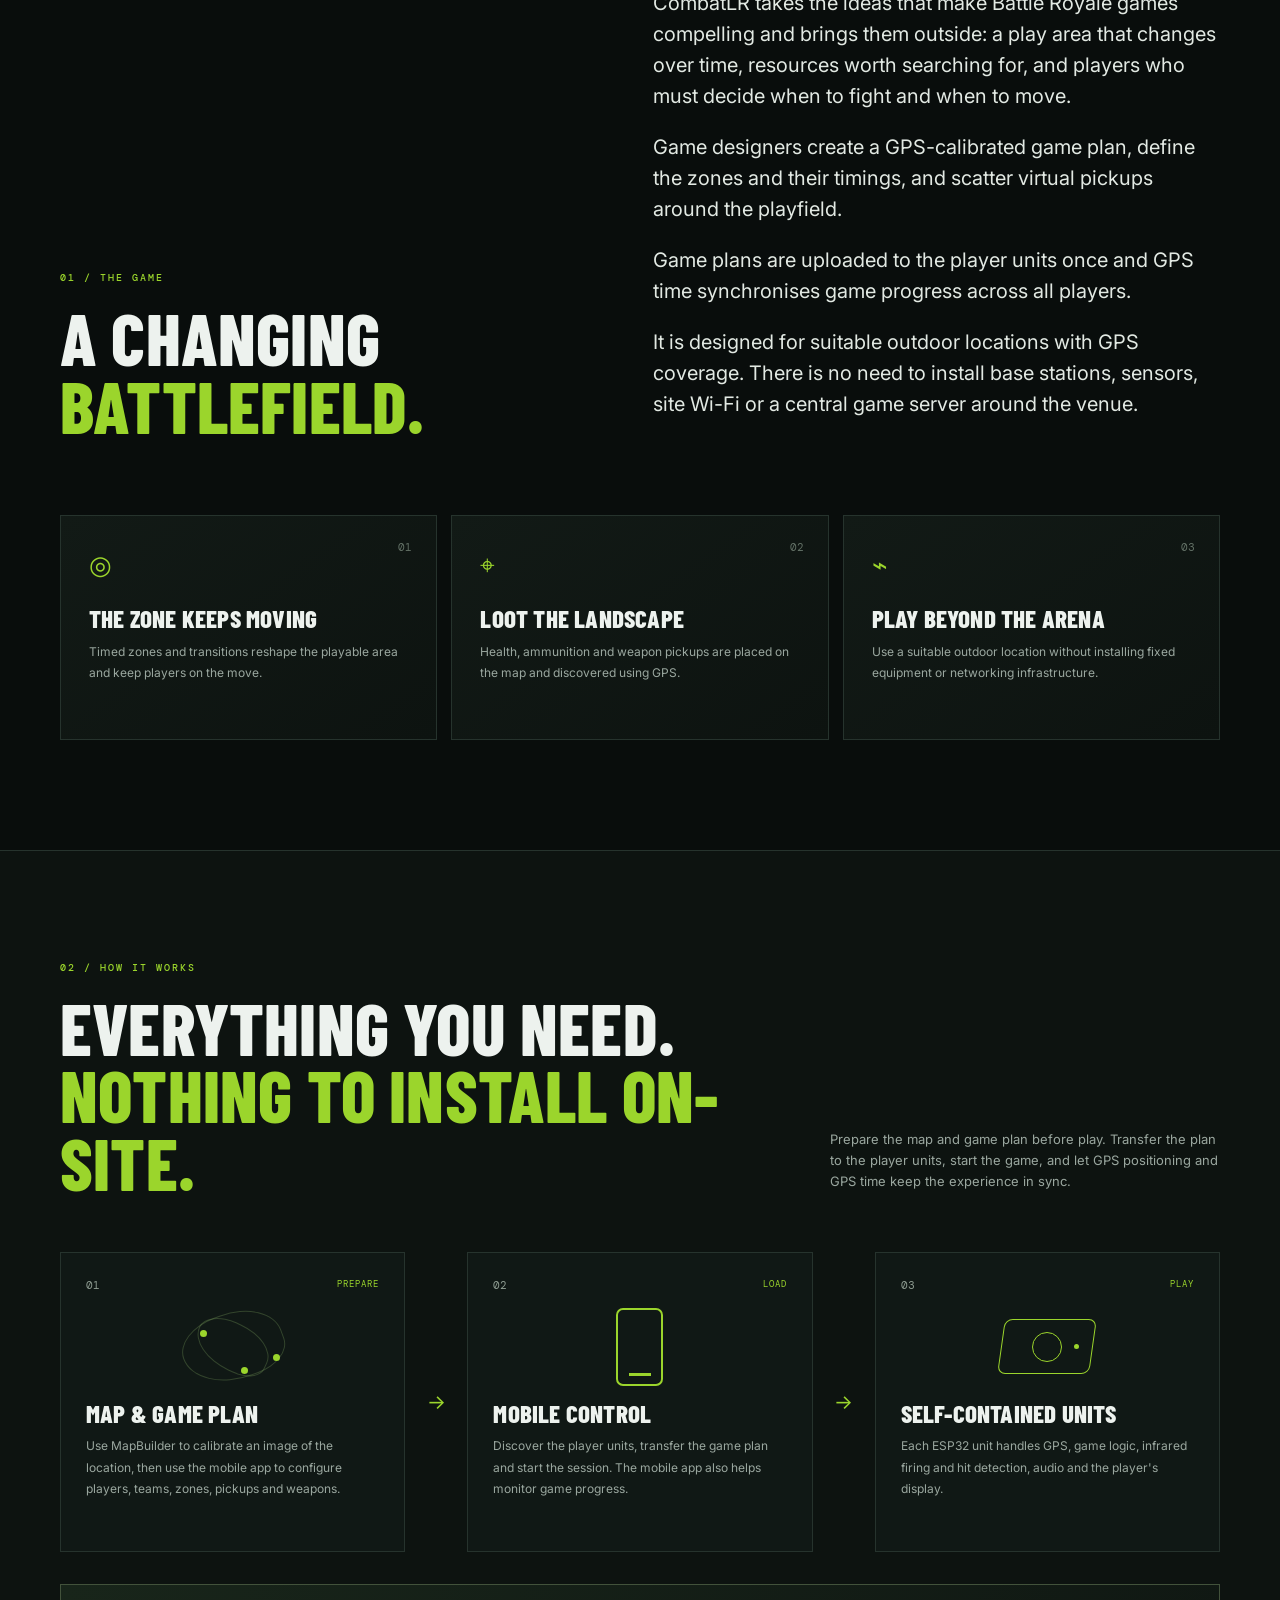
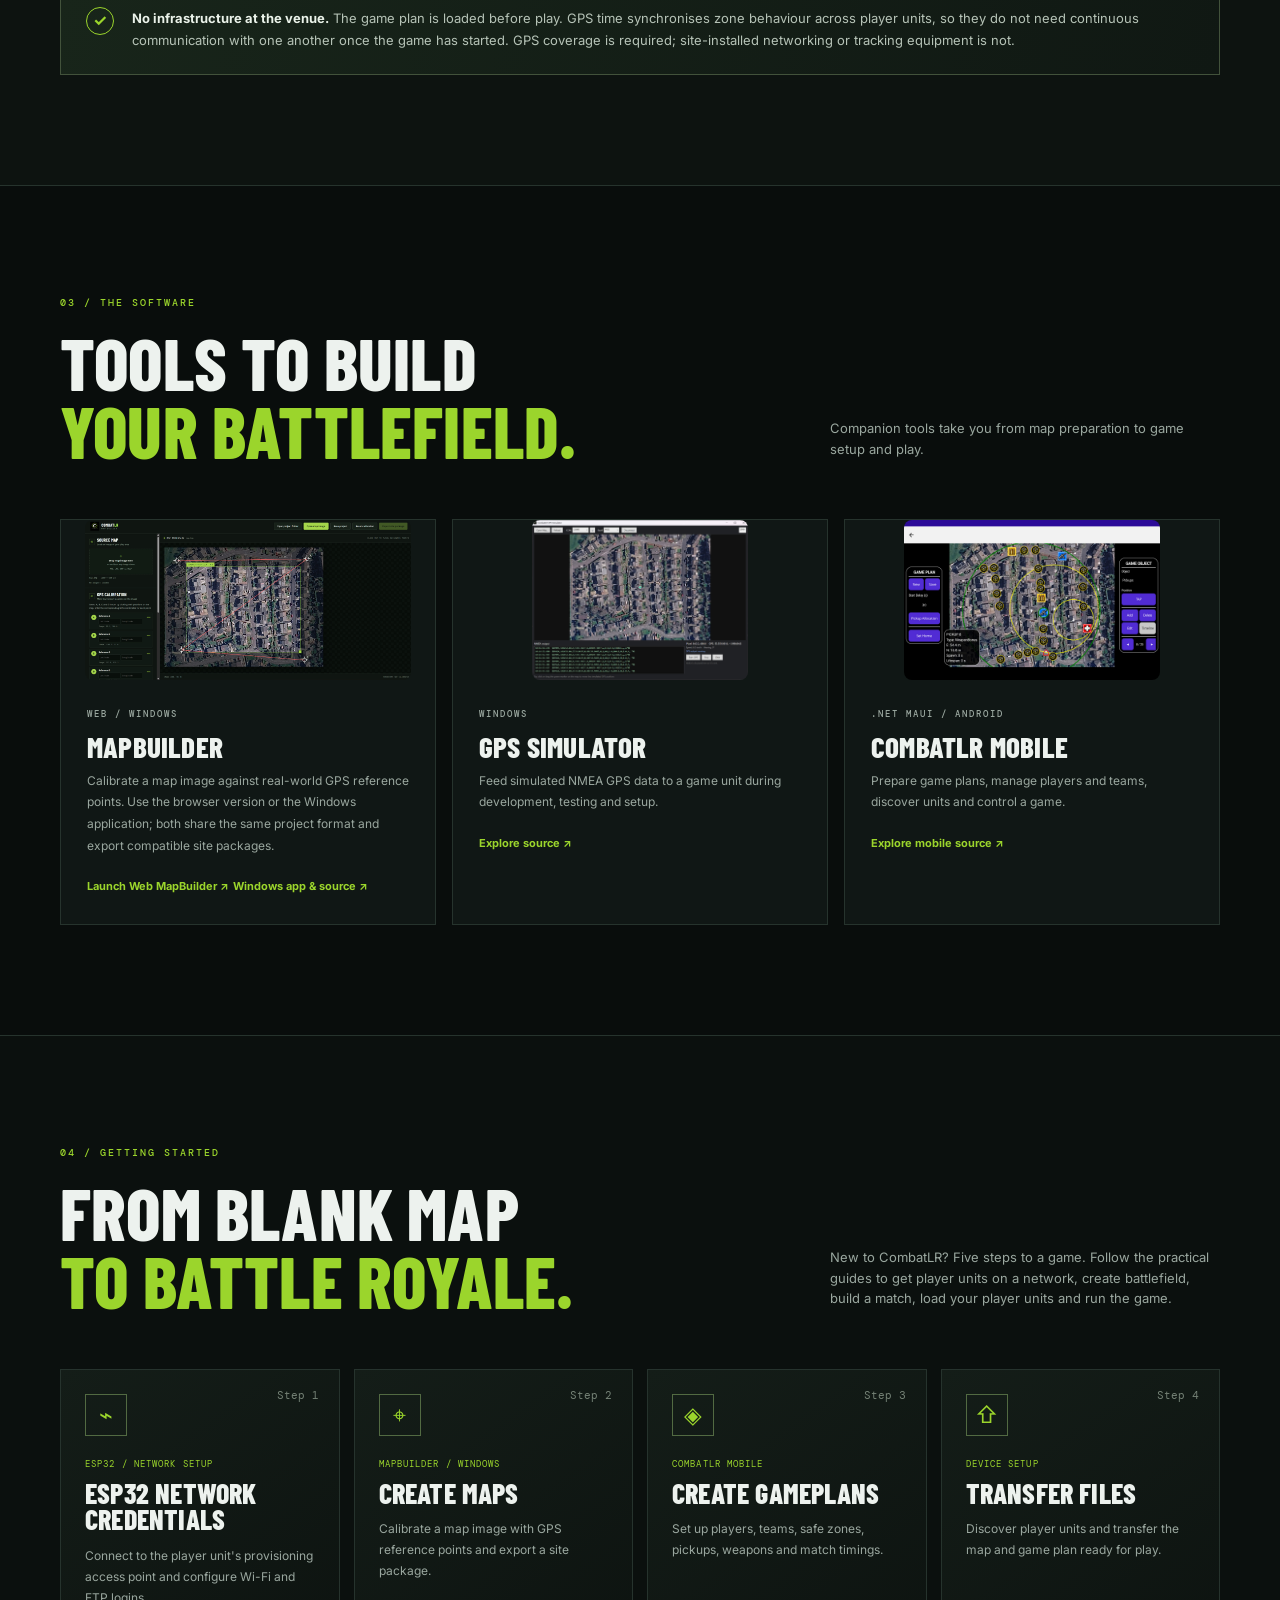
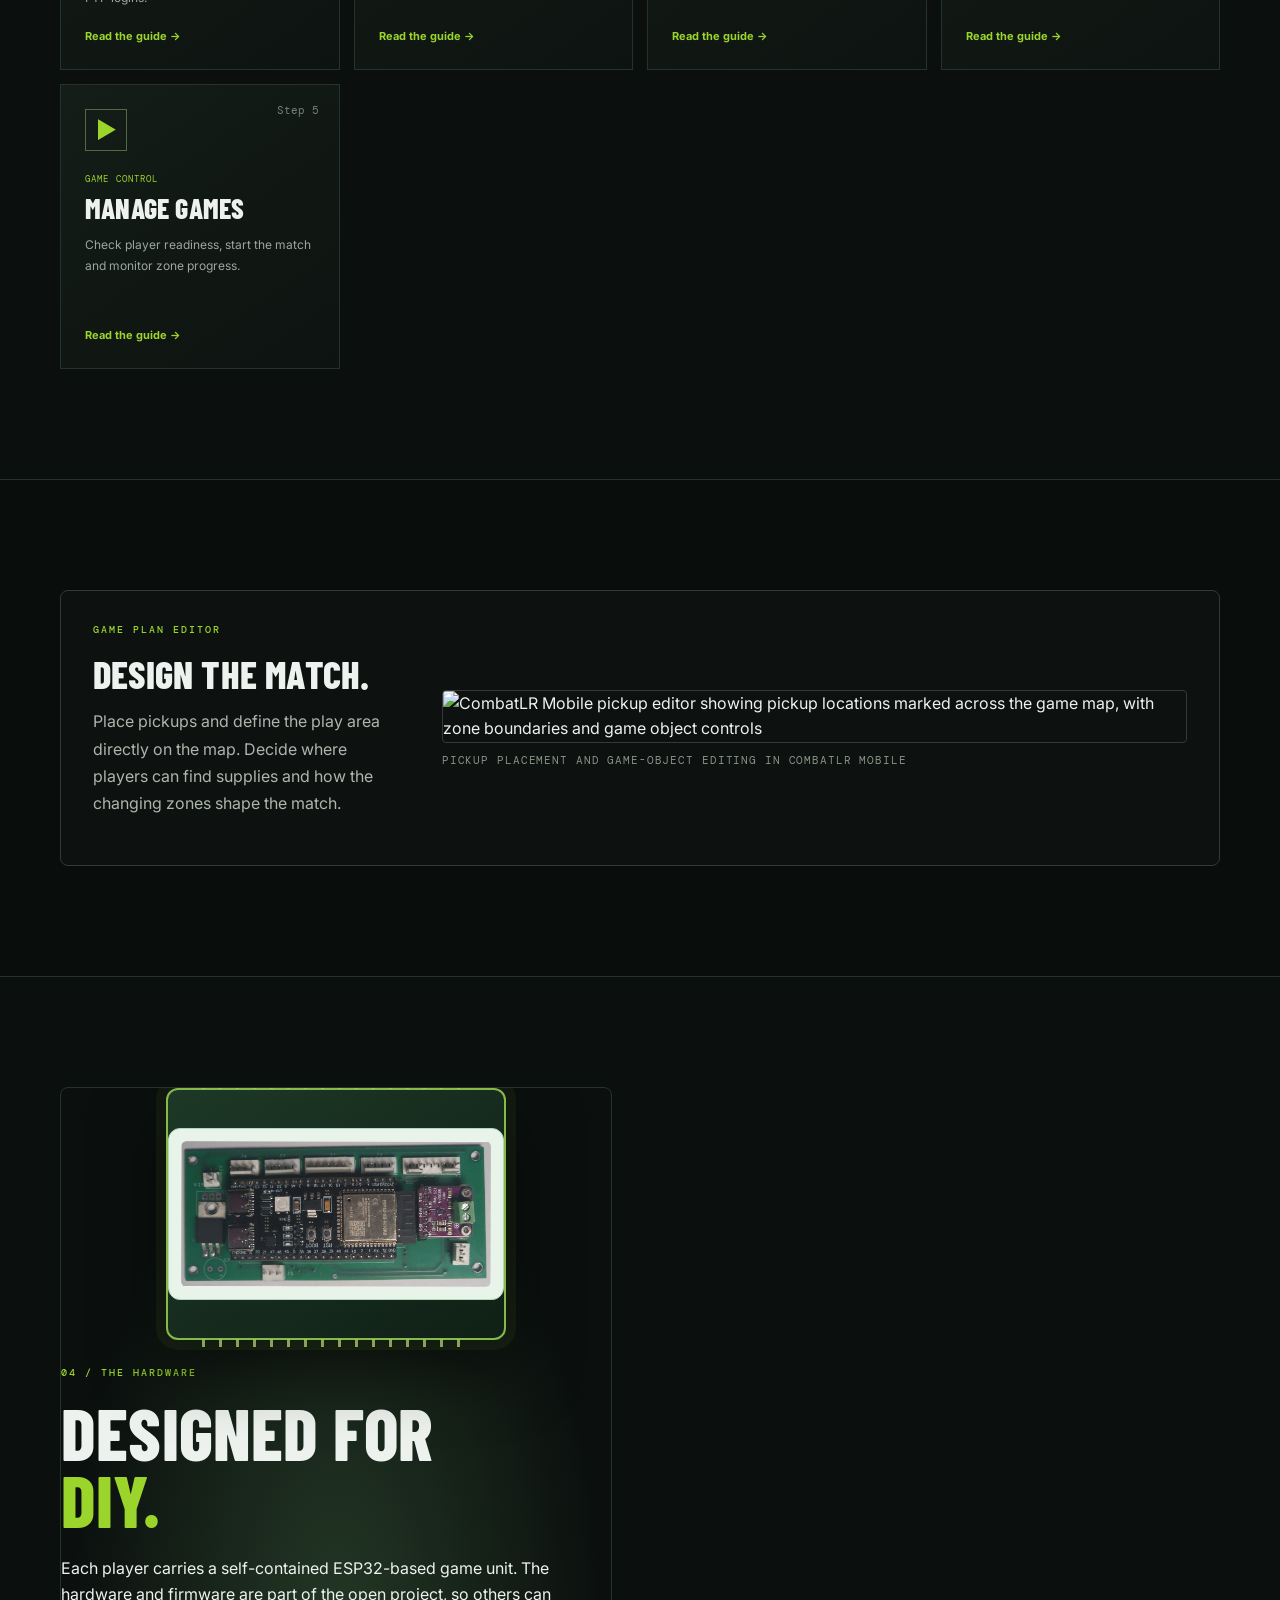
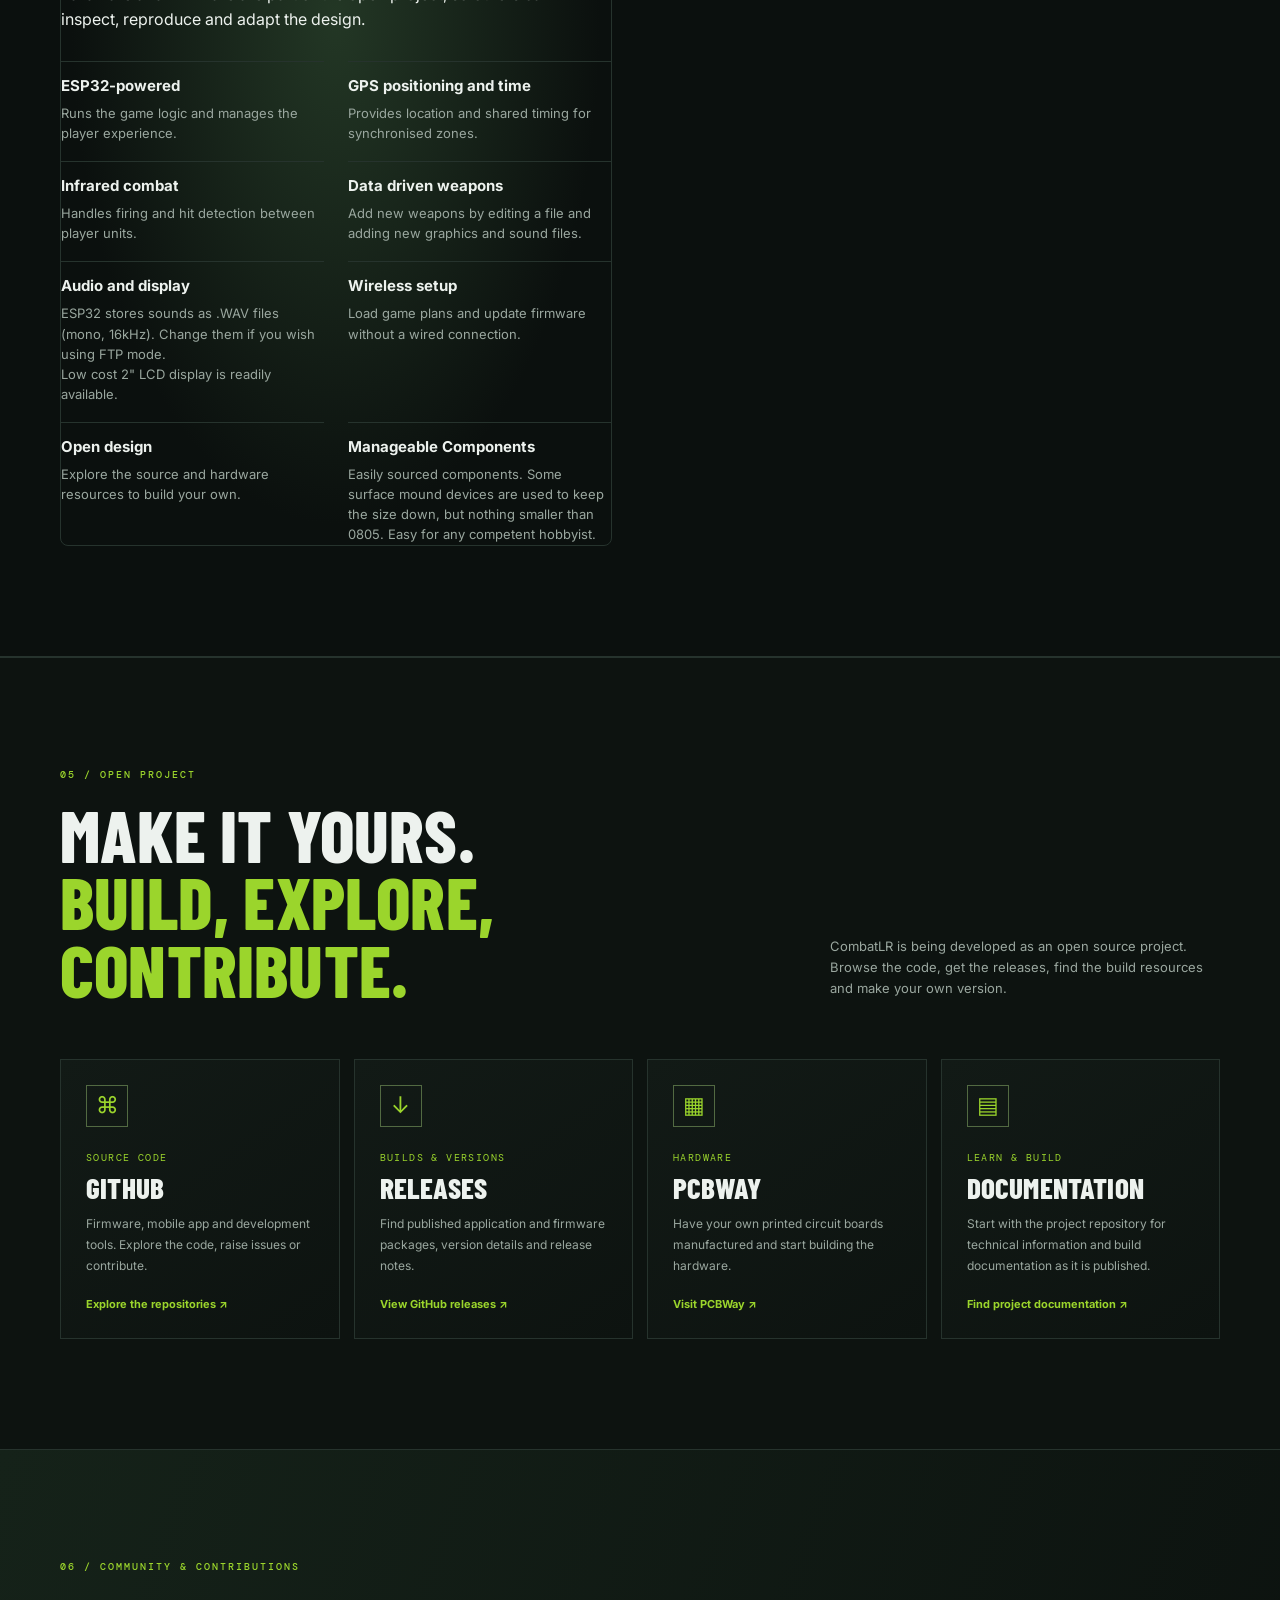
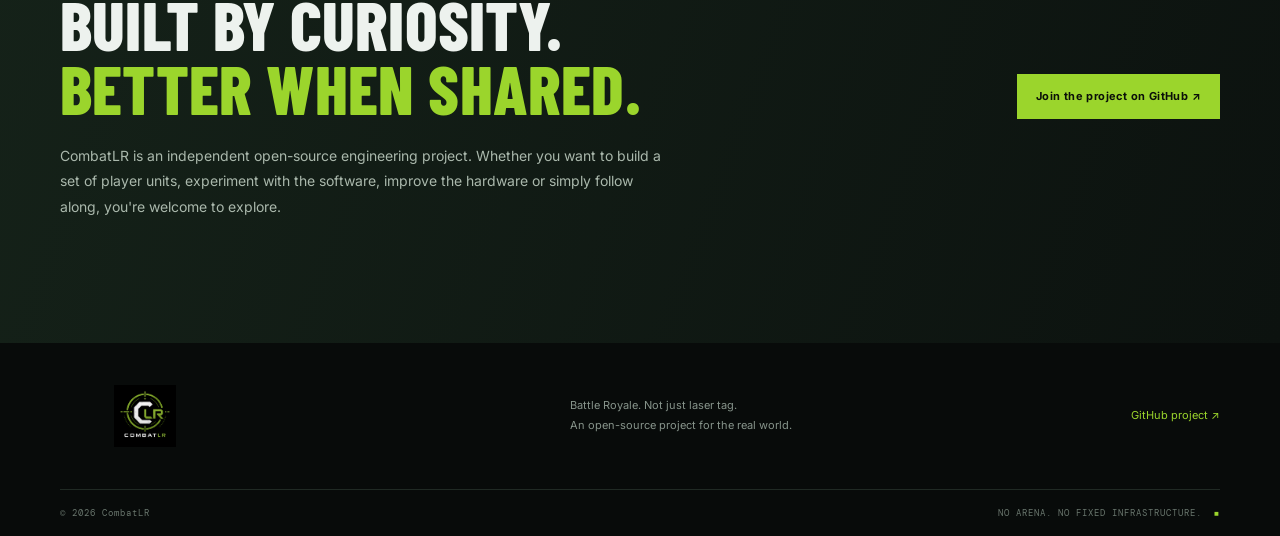
==== commit e2d4c7db: "Add system image gallery to landing page hero" ====
--- a/index.html
+++ b/index.html
@@ -26,7 +26,21 @@
     
 <div class="hero-actions"><a class="button button-primary" href="#game">Discover the game <span>→</span></a><a class="button button-quiet" href="https://github.com/tonygoacher/CombatLR" target="_blank" rel="noopener">Explore the open project <span>↗</span></a></div>
 <div class="hero-foot"><span>DYNAMIC SAFE ZONES</span><i></i><span>GPS SYNCHRONISED</span><i></i><span>NO VENUE INFRASTRUCTURE</span></div>
-</div><img class="hero-logo" src="assets/images/combatlr-logo.png" alt="CombatLR — Combat Laser Royale"></section>
+</div><img class="hero-logo" src="assets/images/combatlr-logo.png" alt="CombatLR — Combat Laser Royale">
+<div class="hero-gallery" aria-label="CombatLR system screenshots">
+    <figure>
+        <img src="assets/images/screenshot.jpg" alt="CombatLR player unit display">
+        <figcaption>PLAYER UNIT</figcaption>
+    </figure>
+    <figure>
+        <img src="assets/images/mobileapp.jpg" alt="CombatLR mobile application">
+        <figcaption>MOBILE APP</figcaption>
+    </figure>
+    <figure>
+        <img src="assets/images/win-map-builder.jpg" alt="CombatLR Windows MapBuilder">
+        <figcaption>MAPBUILDER</figcaption>
+    </figure>
+</div></section>
 
 <section class="intro section" id="game"><div class="container intro-layout"><div><p class="eyebrow">01 / THE GAME</p><h2>A changing<br><span>battlefield.</span></h2></div>
 <div class="intro-copy"><p class="large-copy">CombatLR takes the ideas that make Battle Royale games compelling and brings them outside: a play area that changes over time, resources worth searching for, and players who must decide when to fight and when to move.</p>
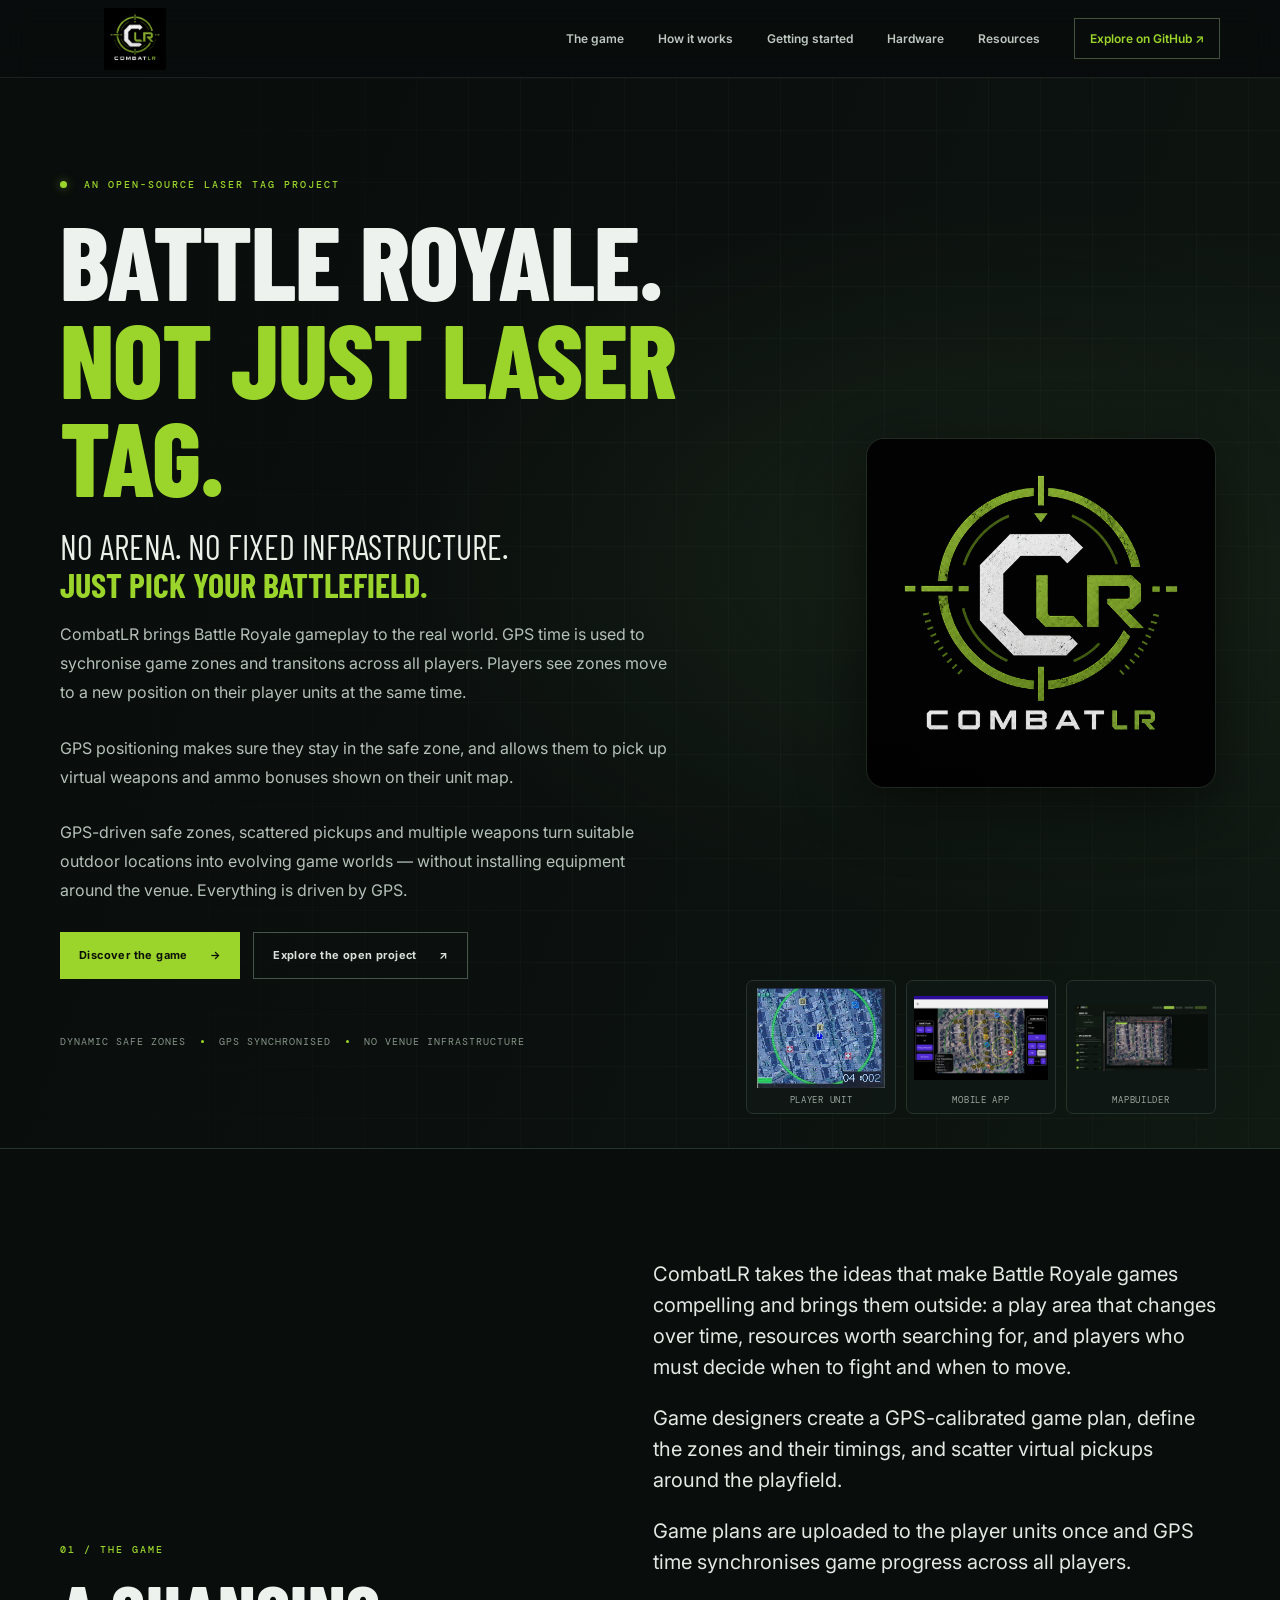
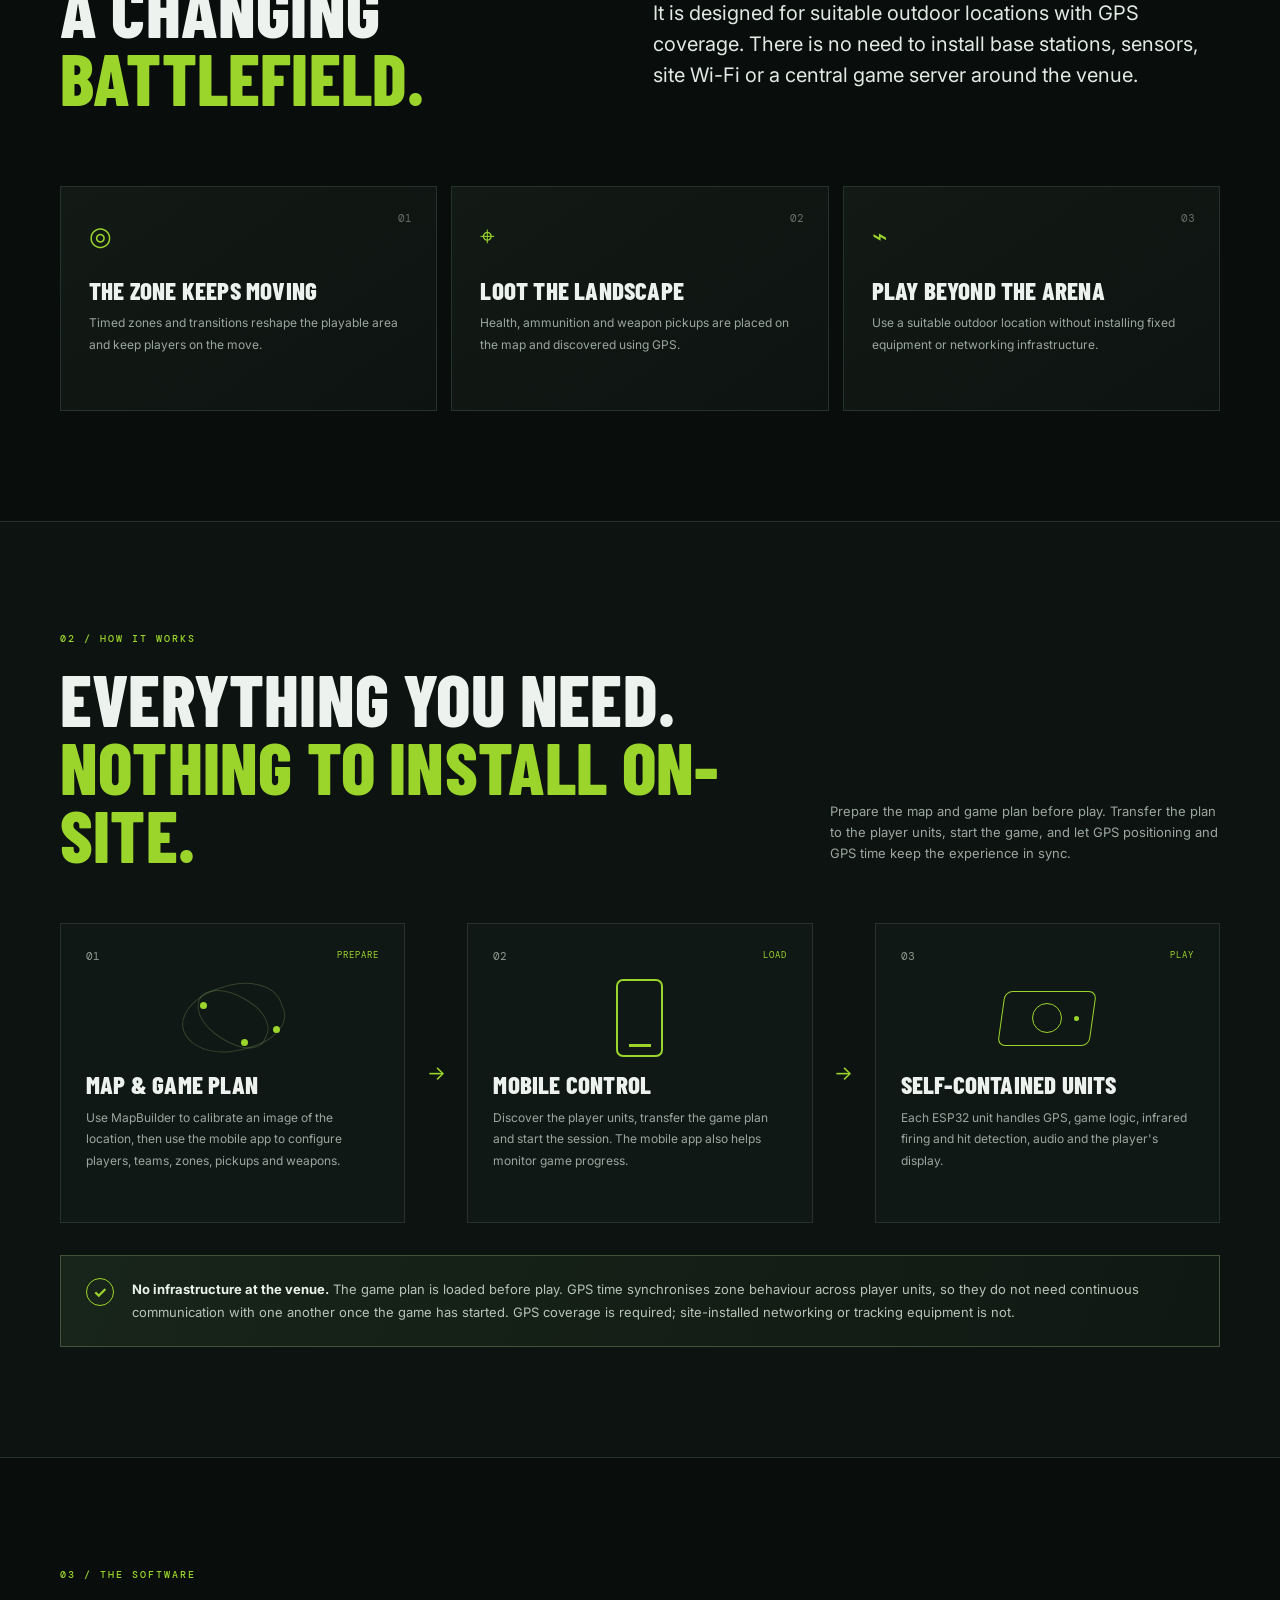
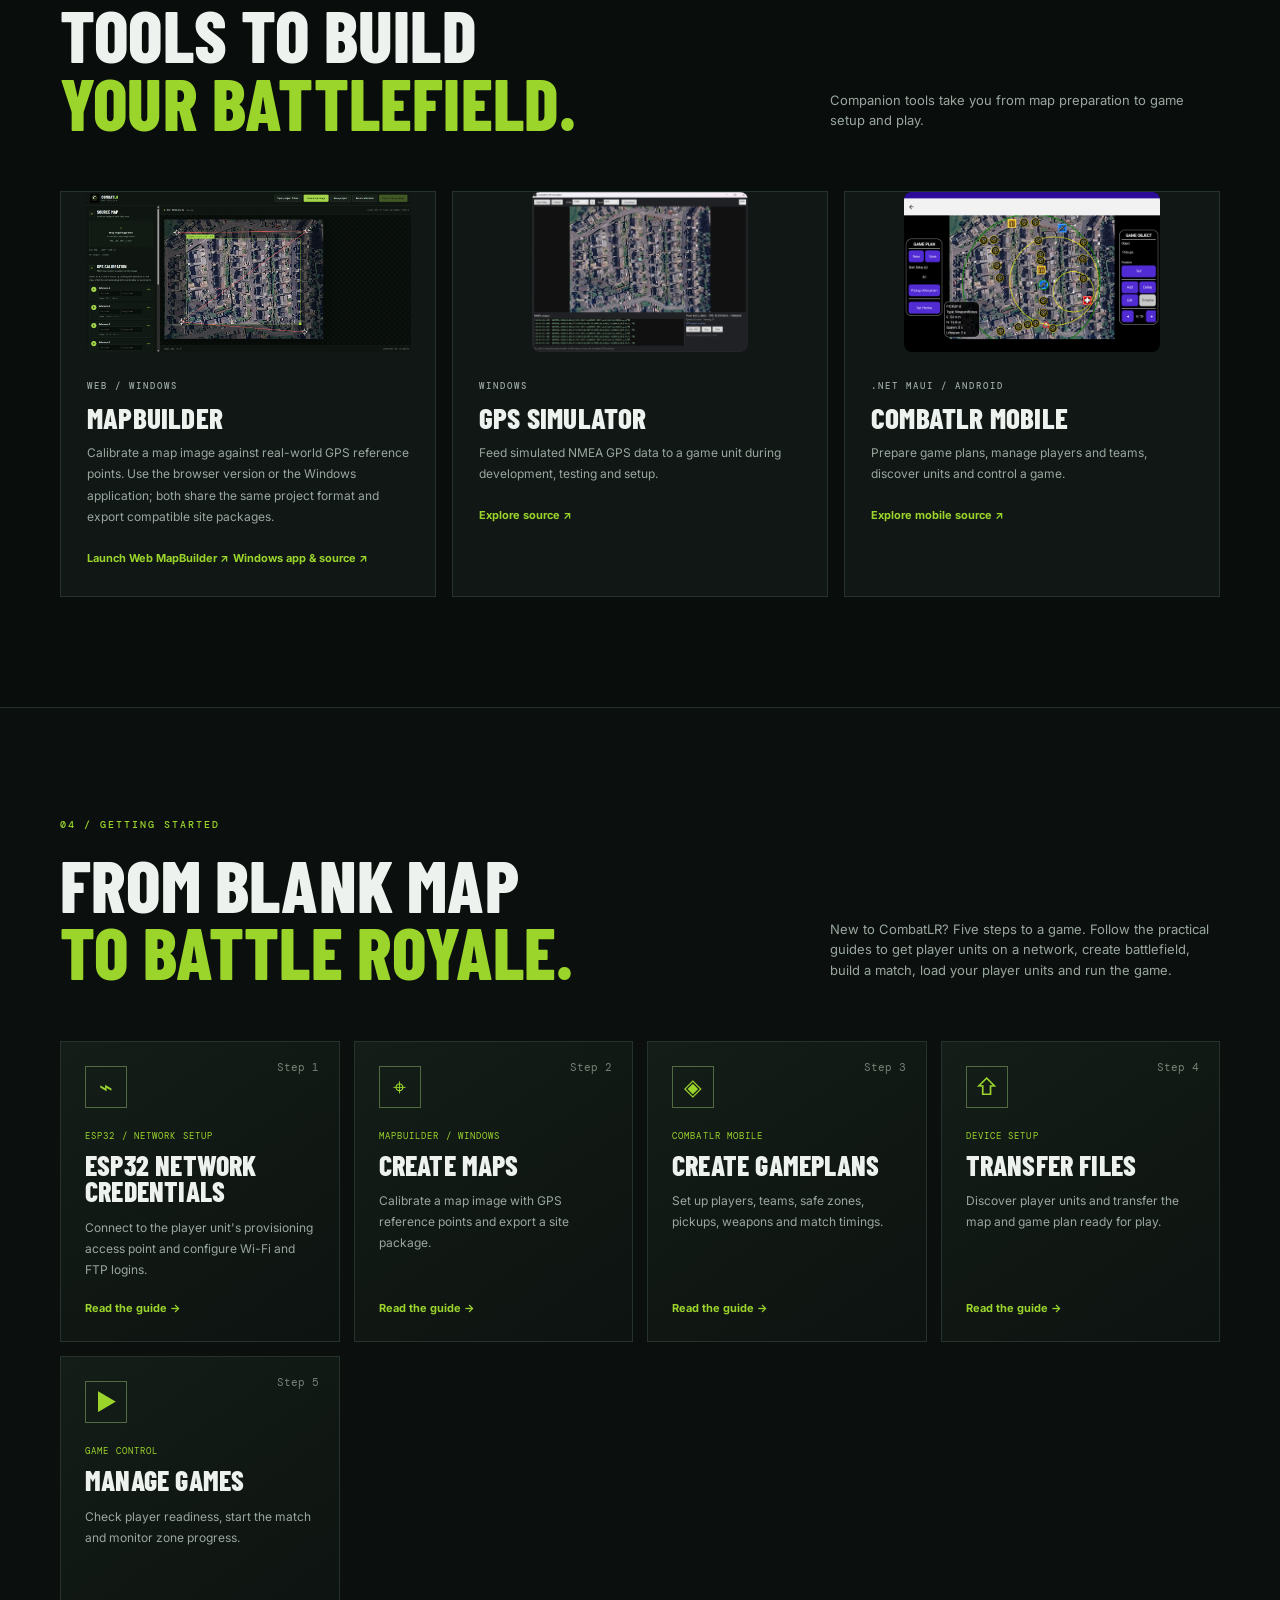
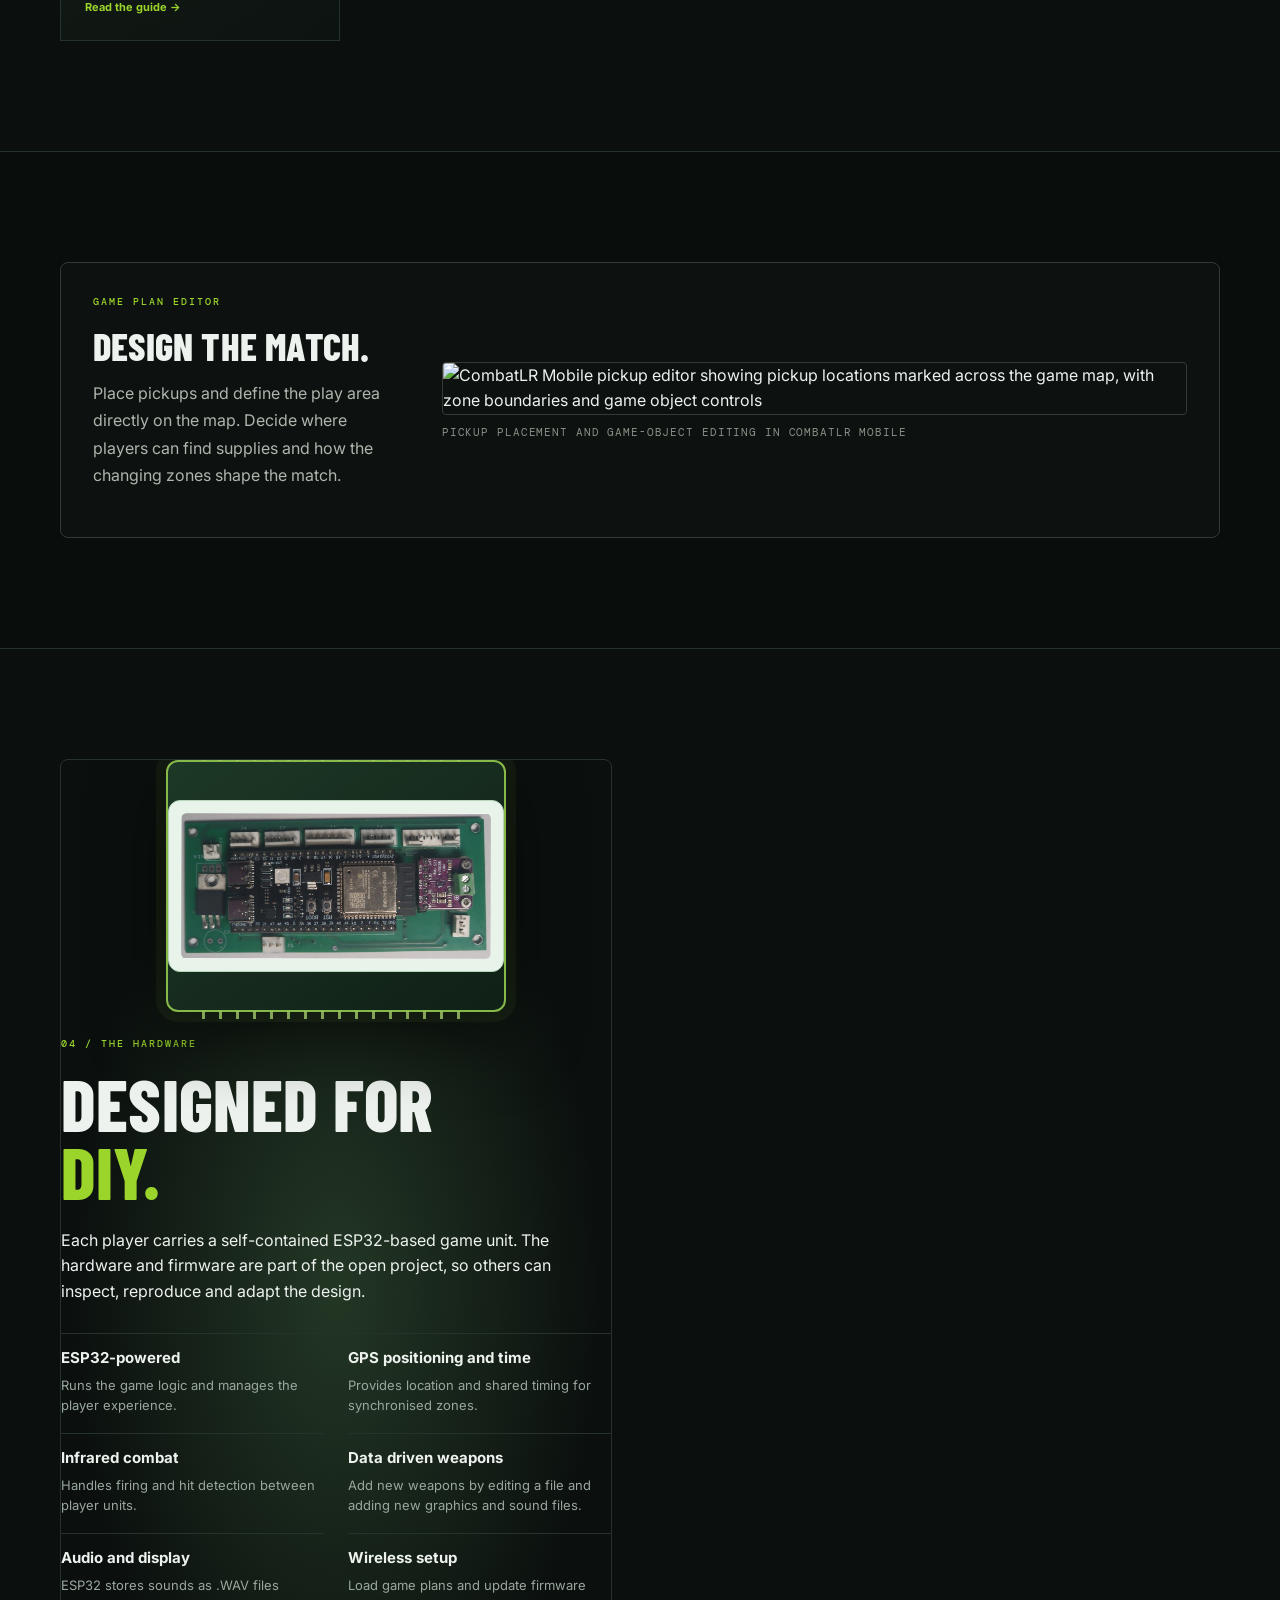
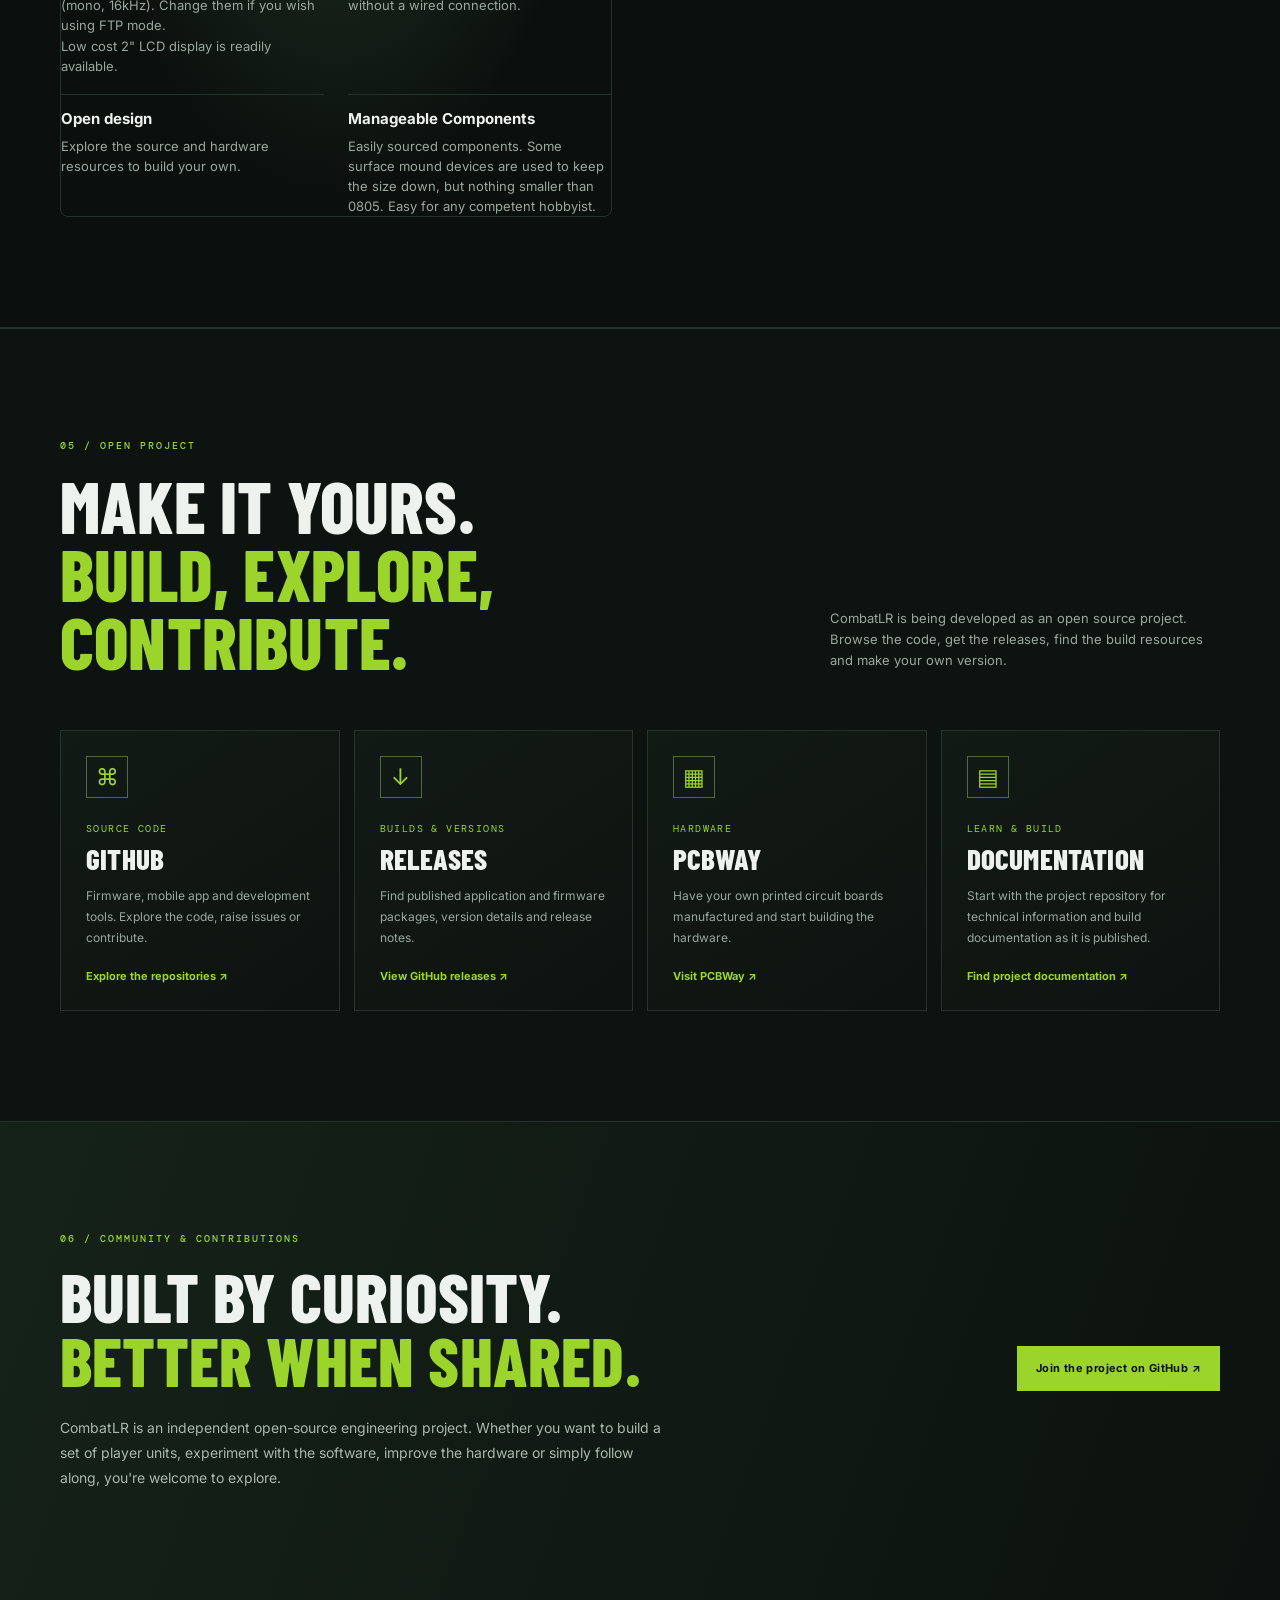
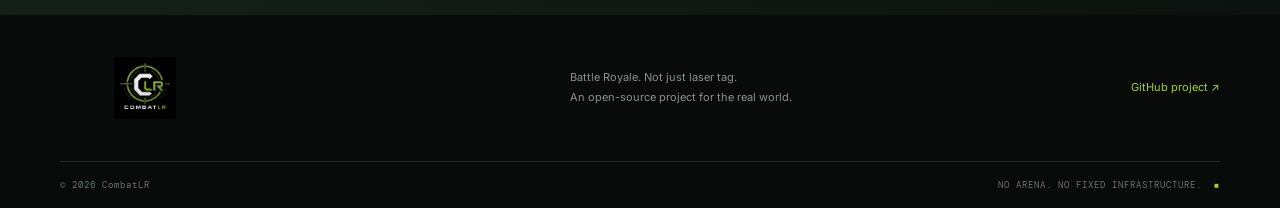
==== commit 43f3f00d: "Stack landing page screenshots beneath CombatLR logo" ====
--- a/index.html
+++ b/index.html
@@ -26,7 +26,8 @@
     
 <div class="hero-actions"><a class="button button-primary" href="#game">Discover the game <span>→</span></a><a class="button button-quiet" href="https://github.com/tonygoacher/CombatLR" target="_blank" rel="noopener">Explore the open project <span>↗</span></a></div>
 <div class="hero-foot"><span>DYNAMIC SAFE ZONES</span><i></i><span>GPS SYNCHRONISED</span><i></i><span>NO VENUE INFRASTRUCTURE</span></div>
-</div><img class="hero-logo" src="assets/images/combatlr-logo.png" alt="CombatLR — Combat Laser Royale">
+</div><div class="hero-visual">
+<img class="hero-logo" src="assets/images/combatlr-logo.png" alt="CombatLR — Combat Laser Royale">
 <div class="hero-gallery" aria-label="CombatLR system screenshots">
     <figure>
         <img src="assets/images/screenshot.jpg" alt="CombatLR player unit display">
@@ -40,7 +41,7 @@
         <img src="assets/images/win-map-builder.jpg" alt="CombatLR Windows MapBuilder">
         <figcaption>MAPBUILDER</figcaption>
     </figure>
-</div></section>
+</div></div></section>
 
 <section class="intro section" id="game"><div class="container intro-layout"><div><p class="eyebrow">01 / THE GAME</p><h2>A changing<br><span>battlefield.</span></h2></div>
 <div class="intro-copy"><p class="large-copy">CombatLR takes the ideas that make Battle Royale games compelling and brings them outside: a play area that changes over time, resources worth searching for, and players who must decide when to fight and when to move.</p>
--- a/css/style.css
+++ b/css/style.css
@@ -240,4 +240,69 @@
     height: auto;
     display: block;
     border-radius: 6px;
-}+}
+
+/* Landing page system image gallery */
+.hero-gallery {
+    position: absolute;
+    z-index: 2;
+    right: 5%;
+    bottom: 34px;
+    width: min(42vw, 470px);
+    display: grid;
+    grid-template-columns: repeat(3, minmax(0, 1fr));
+    gap: 10px;
+}
+
+.hero-gallery figure {
+    min-width: 0;
+    margin: 0;
+    padding: 7px;
+    border: 1px solid var(--line);
+    border-radius: 7px;
+    background: rgba(16, 23, 21, .92);
+}
+
+.hero-gallery img {
+    display: block;
+    width: 100%;
+    aspect-ratio: 4 / 3;
+    object-fit: contain;
+    border-radius: 3px;
+}
+
+.hero-gallery figcaption {
+    margin-top: 6px;
+    color: var(--muted);
+    font: 9px 'DM Mono', monospace;
+    letter-spacing: .08em;
+    text-align: center;
+}
+
+@media(max-width:950px) {
+    .hero-gallery {
+        right: 24px;
+        width: min(46vw, 390px);
+    }
+}
+
+@media(max-width:650px) {
+    .hero-gallery {
+        position: relative;
+        right: auto;
+        bottom: auto;
+        width: 100%;
+        max-width: 500px;
+        margin: 12px auto 28px;
+        padding-inline: 18px;
+        gap: 7px;
+    }
+
+    .hero-gallery figure {
+        padding: 5px;
+    }
+
+    .hero-gallery figcaption {
+        font-size: 8px;
+    }
+}
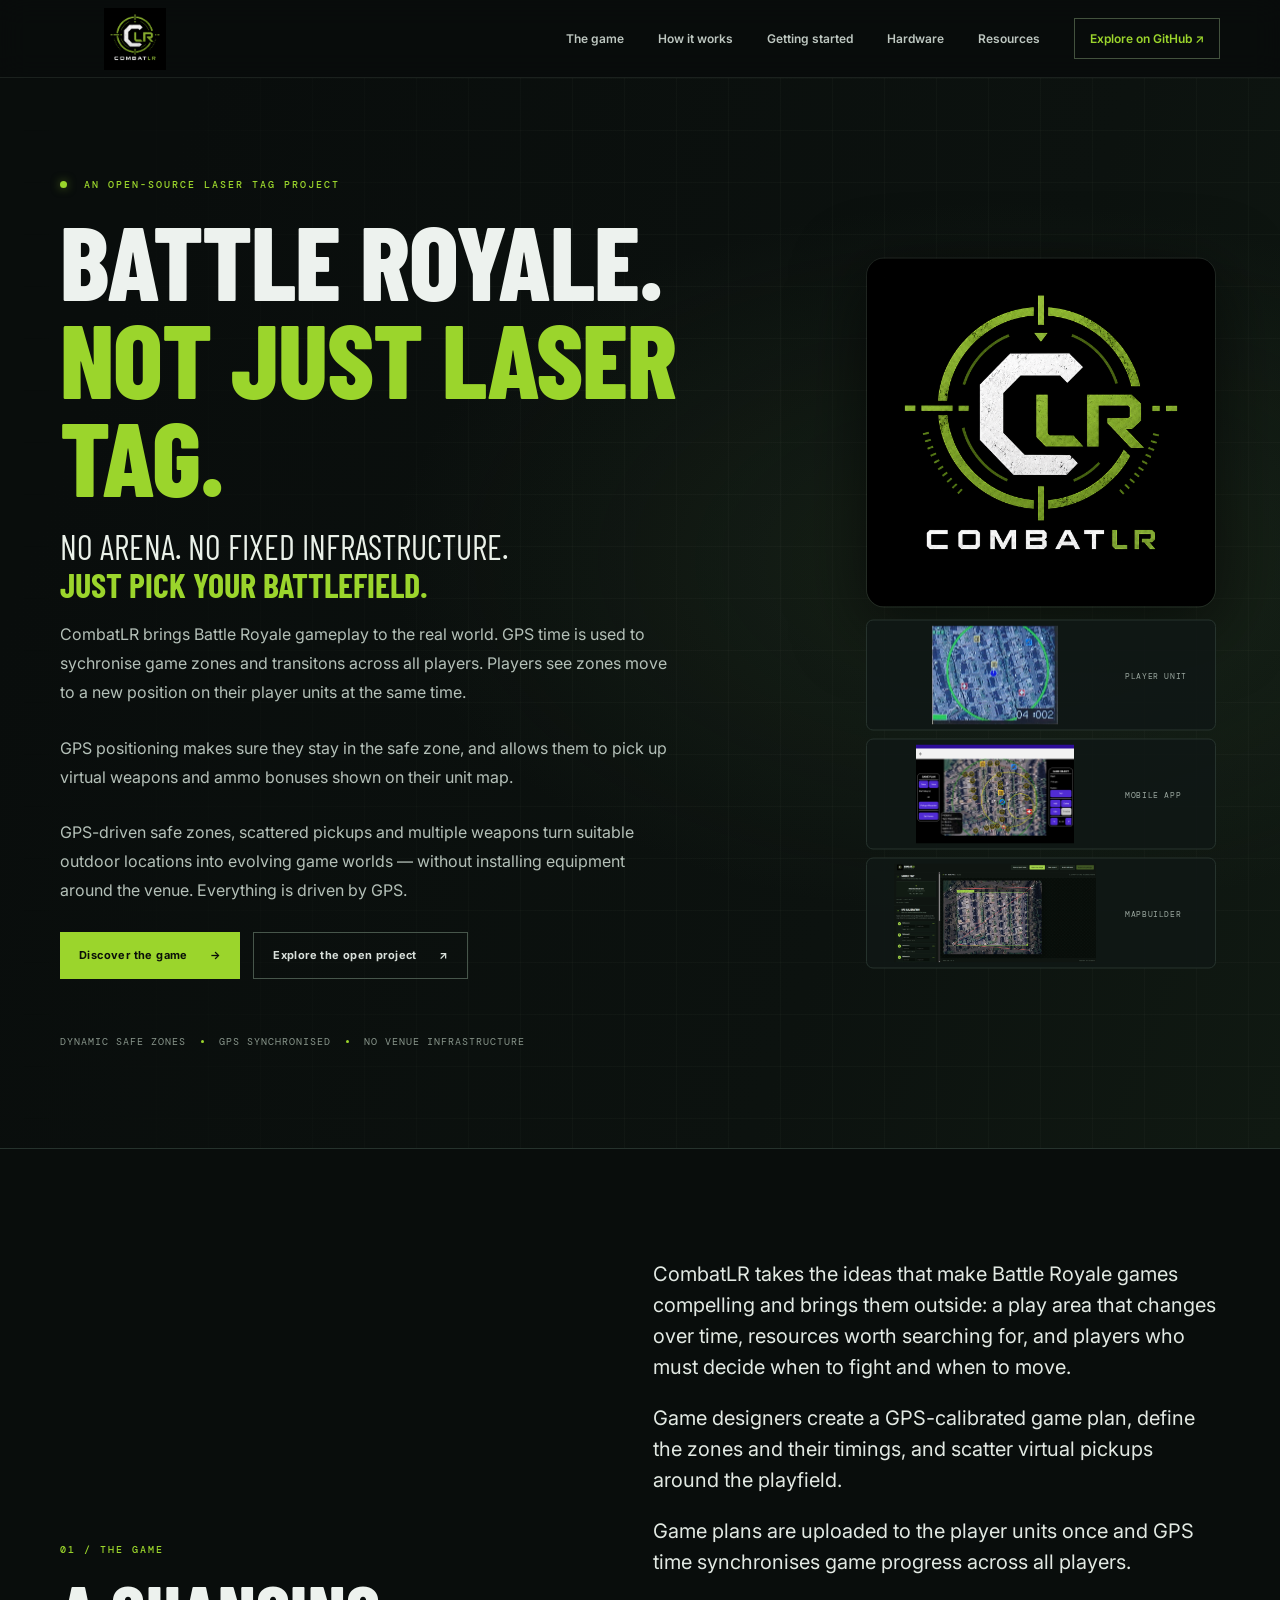
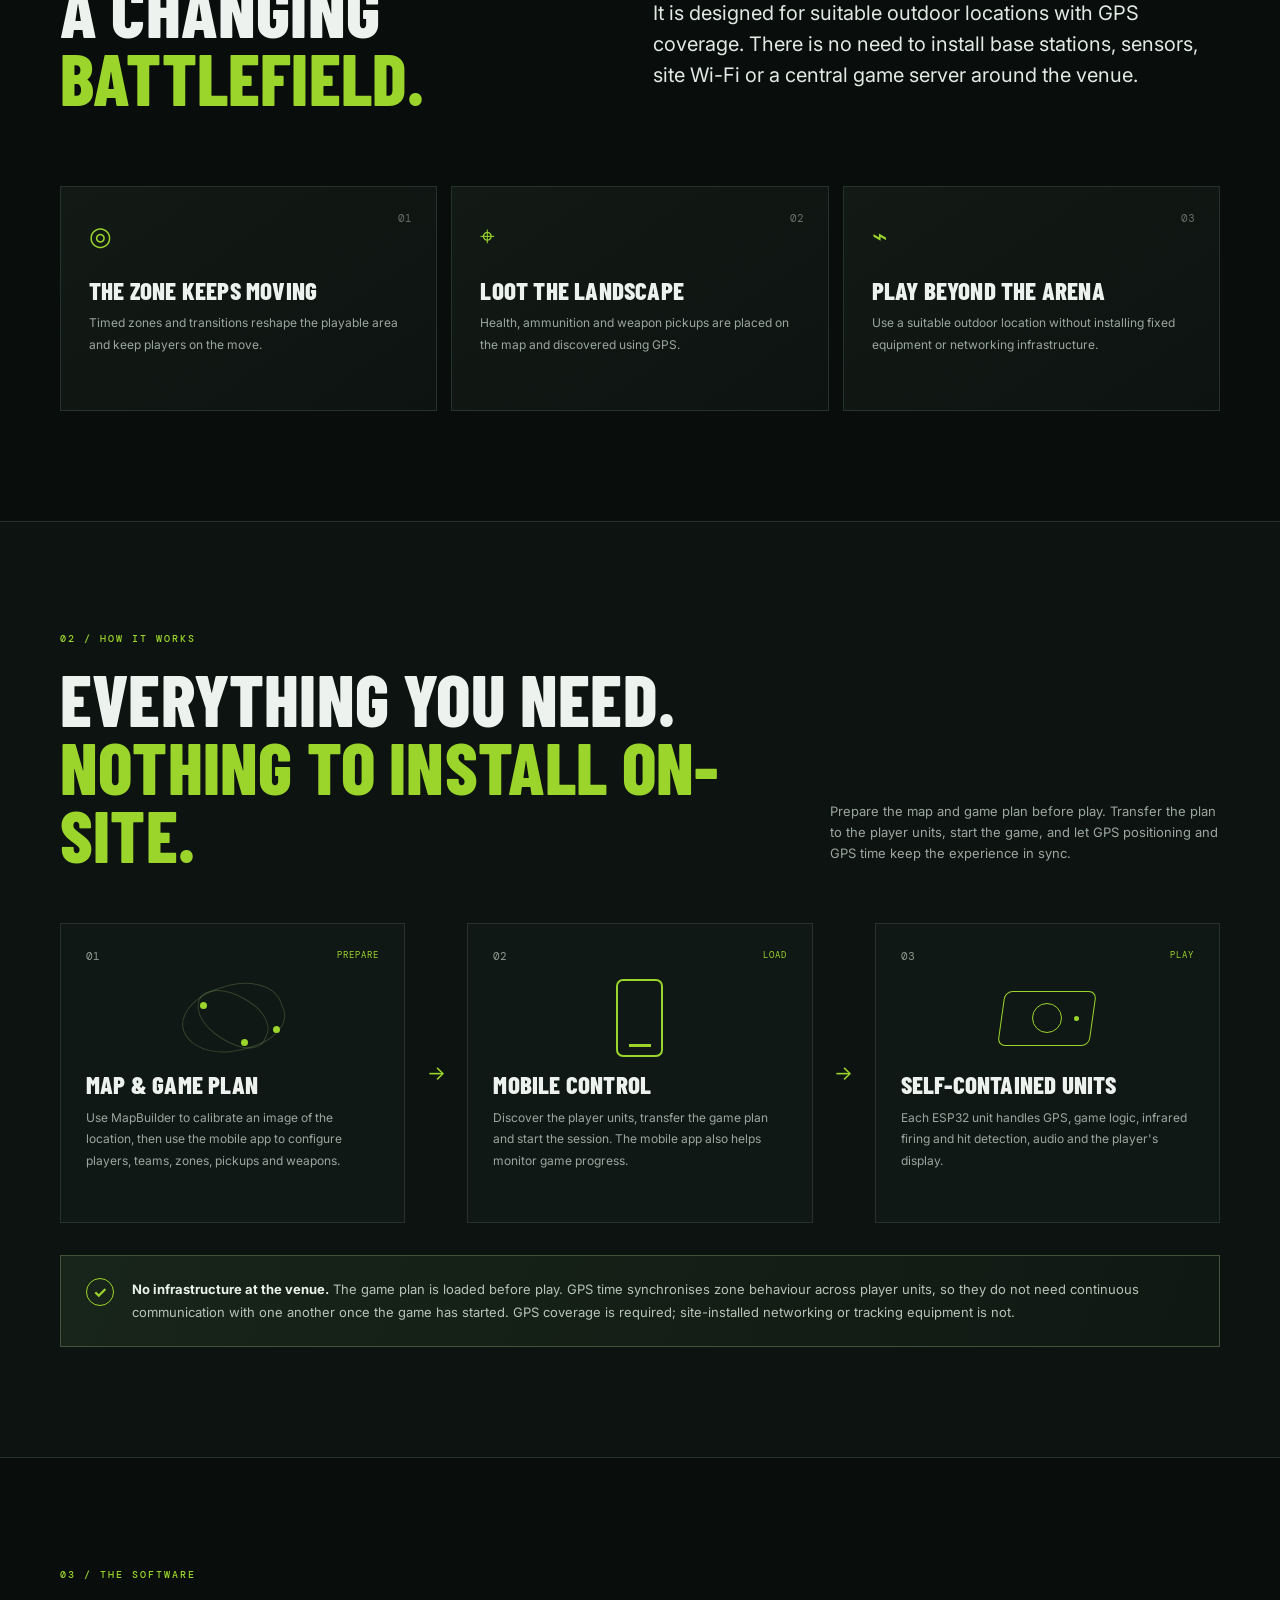
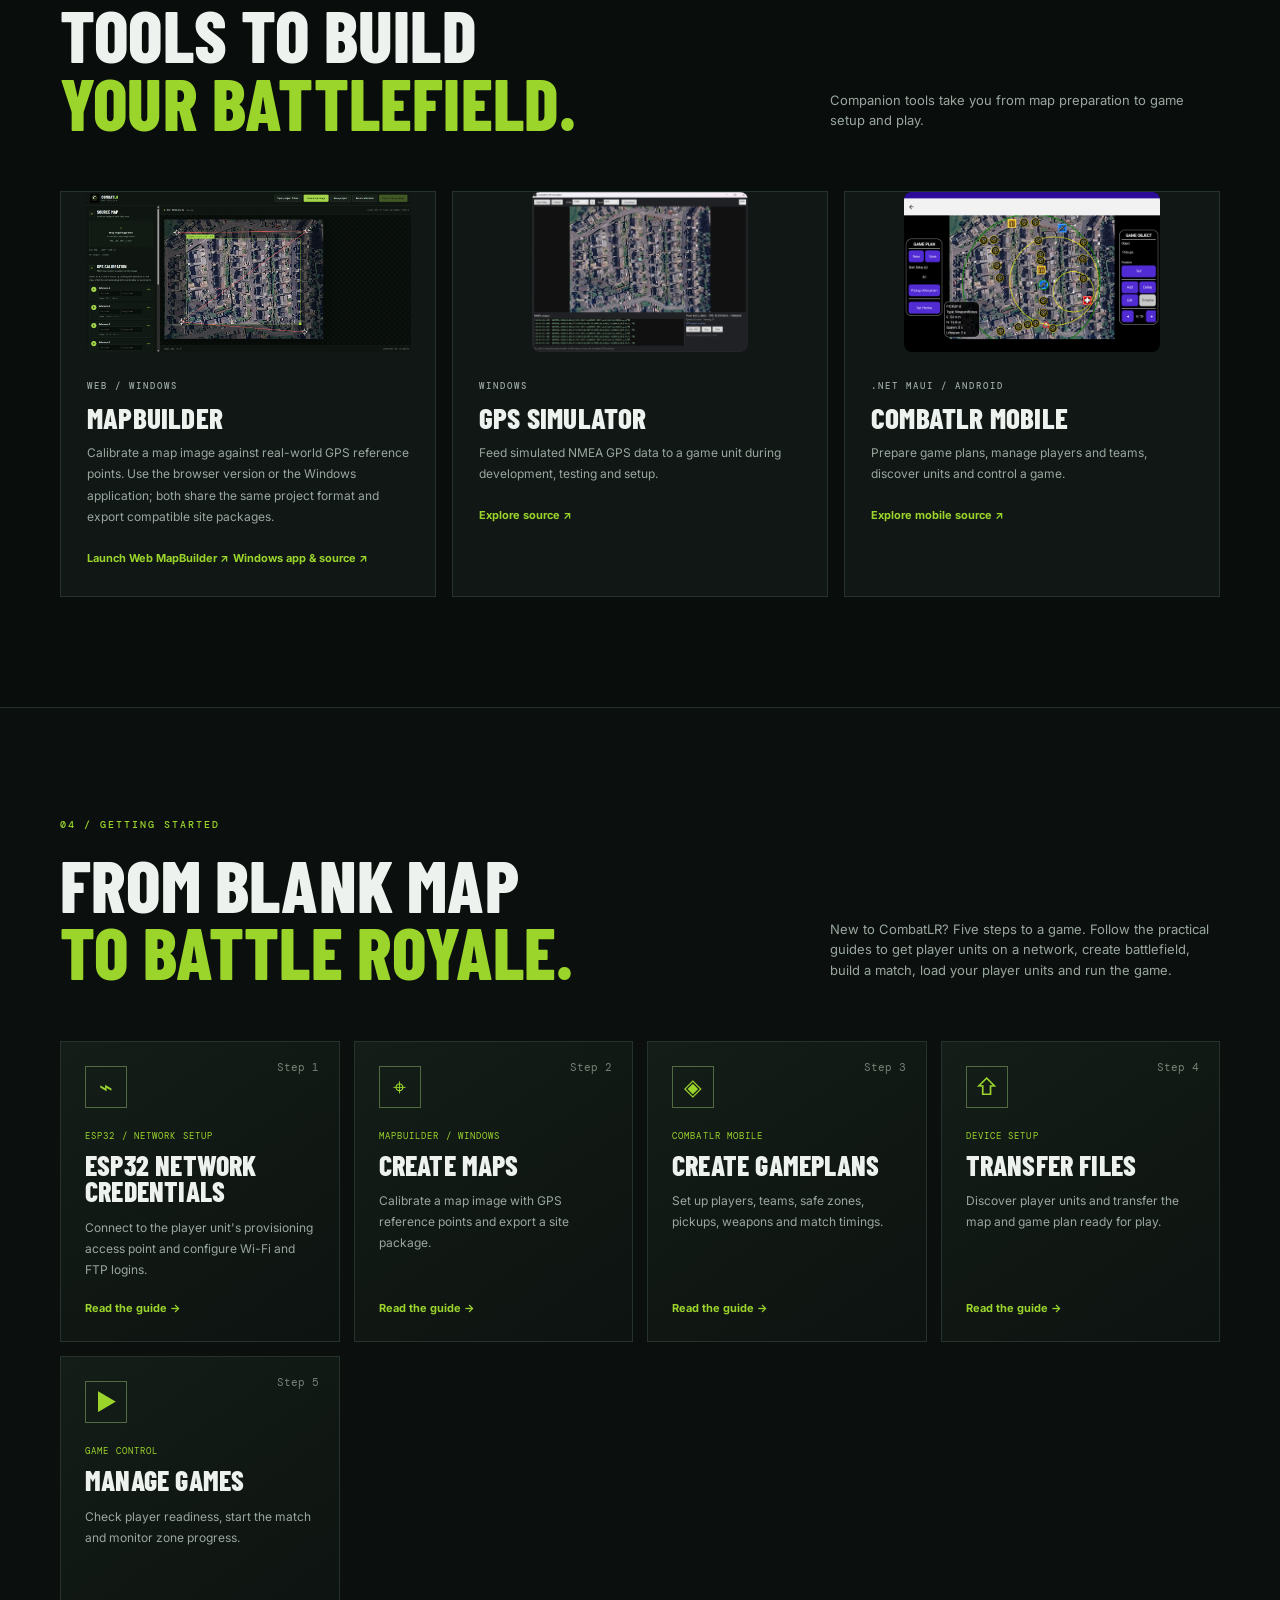
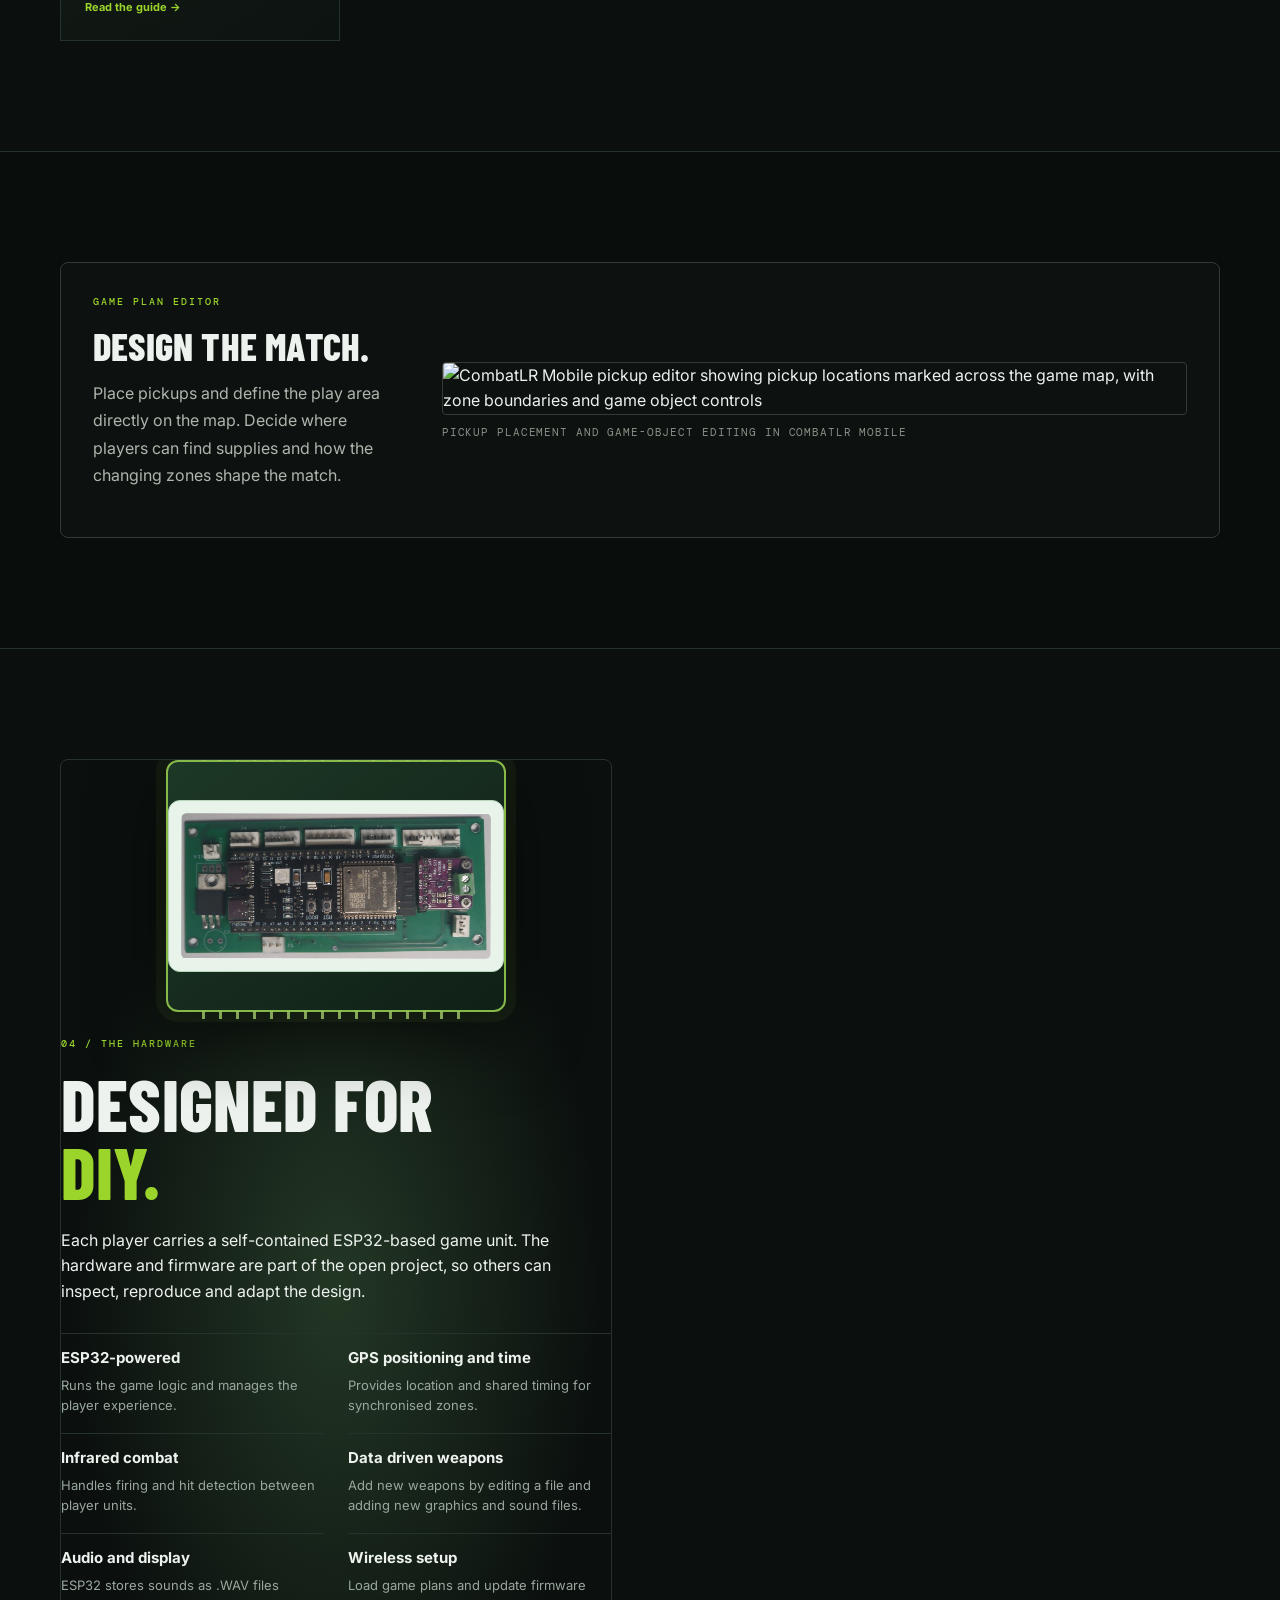
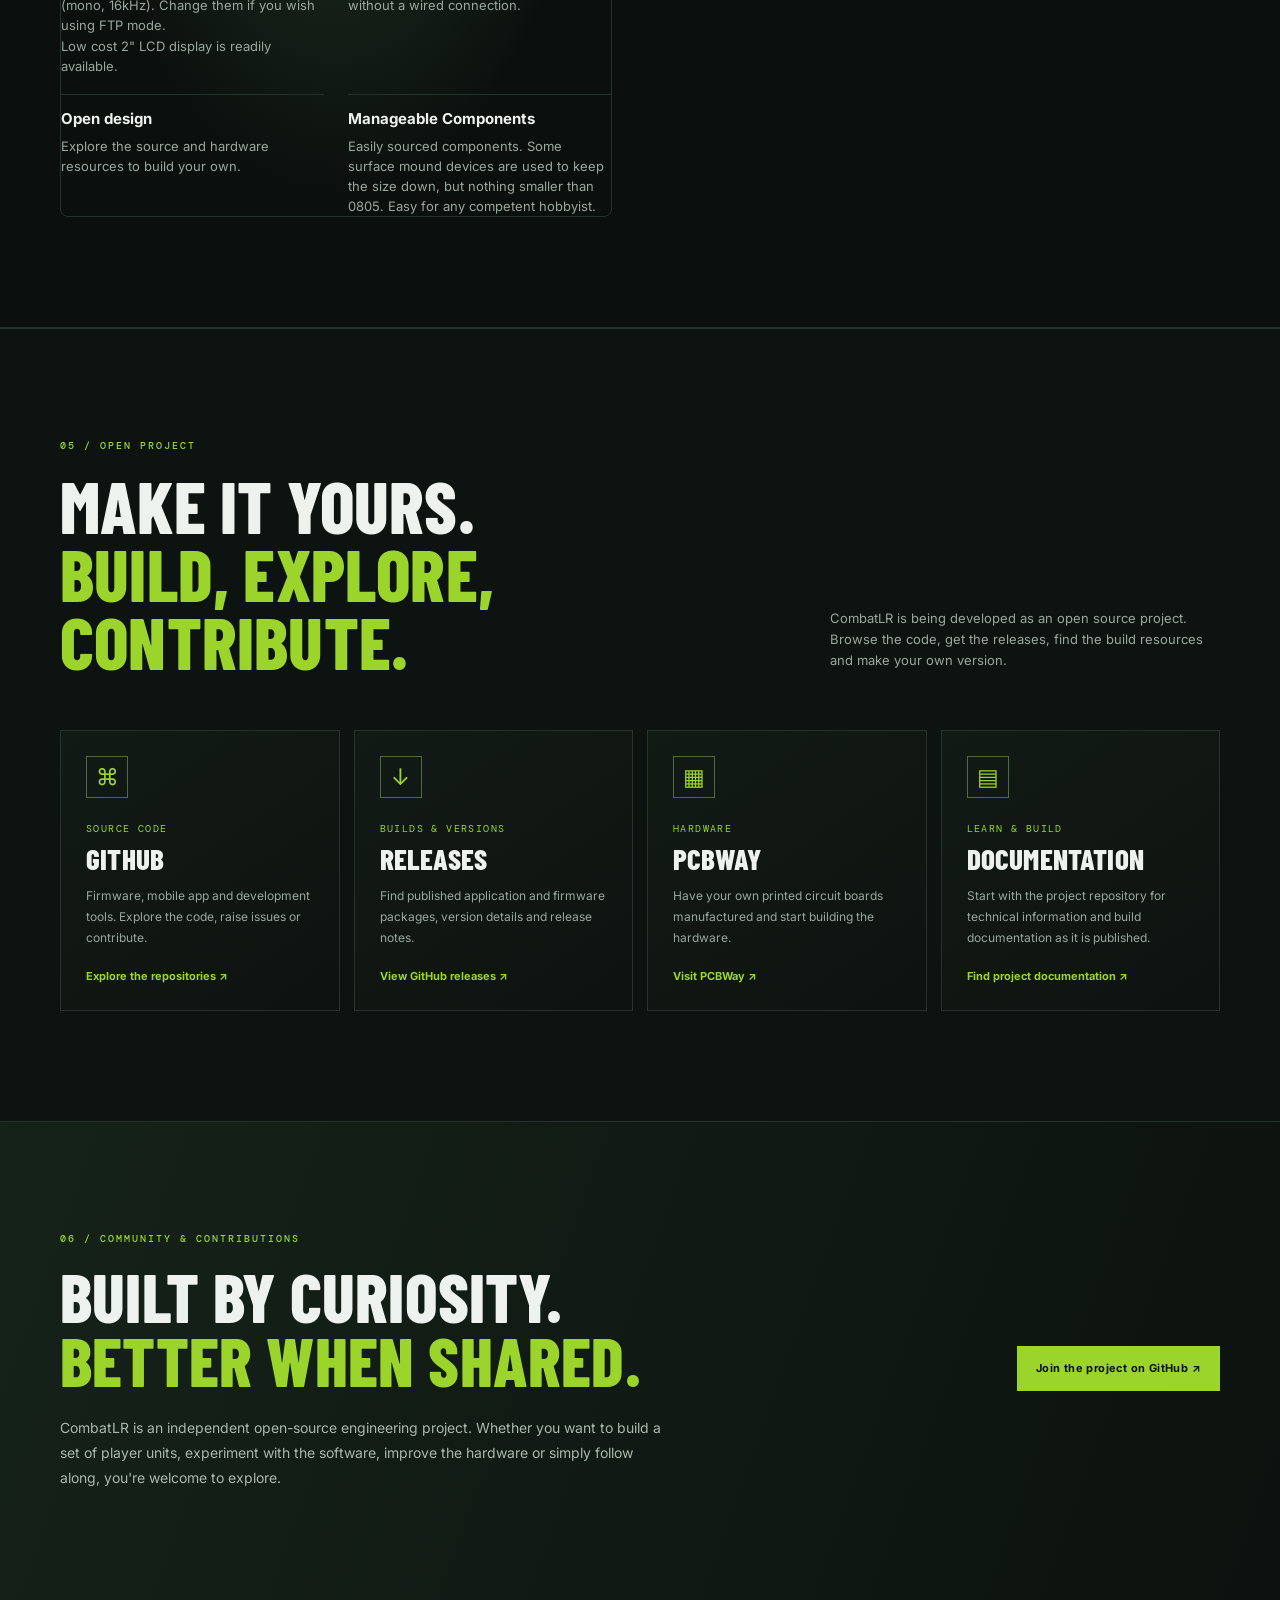
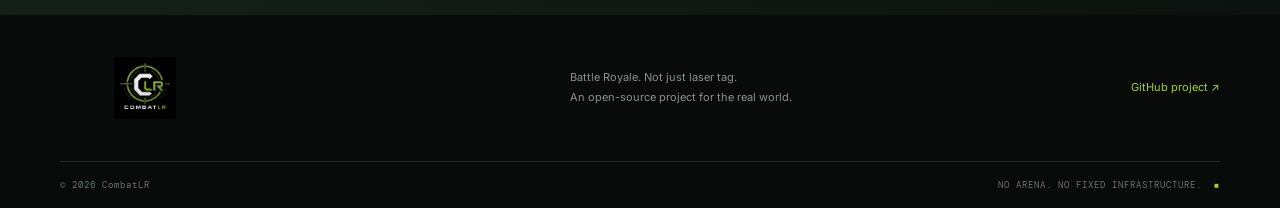
==== commit 5044ae41: "Added goatcounter" ====
--- a/index.html
+++ b/index.html
@@ -219,4 +219,6 @@
 <section class="community section" id="community"><div class="container community-inner"><div><p class="eyebrow">06 / COMMUNITY &amp; CONTRIBUTIONS</p><h2>Built by curiosity.<br><span>Better when shared.</span></h2><p>CombatLR is an independent open-source engineering project. Whether you want to build a set of player units, experiment with the software, improve the hardware or simply follow along, you're welcome to explore.</p></div><a class="button button-primary" href="https://github.com/tonygoacher/CombatLR" target="_blank" rel="noopener">Join the project on GitHub ↗</a></div></section>
 </main>
 <footer class="site-footer"><div class="container footer-main"><a class="brand" href="#top" aria-label="CombatLR home"><img class="brand-logo" src="assets/images/combatlr-logo.png" alt="CombatLR — Combat Laser Royale"></a><p>Battle Royale. Not just laser tag.<br>An open-source project for the real world.</p><a class="footer-link" href="https://github.com/tonygoacher/CombatLR" target="_blank" rel="noopener">GitHub project ↗</a></div><div class="container footer-bottom"><span>© <span id="year"></span> CombatLR</span><span>NO ARENA. NO FIXED INFRASTRUCTURE. <b>■</b></span></div></footer>
+<script data-goatcounter="https://combatlr.goatcounter.com/count"
+        async src="//gc.zgo.at/count.js"></script>
 </body></html>
--- a/css/style.css
+++ b/css/style.css
@@ -306,3 +306,79 @@
         font-size: 8px;
     }
 }
+
+
+/* Stack the hero logo and product screenshots in one aligned column */
+.open-hero .hero-visual {
+    position: absolute;
+    z-index: 2;
+    top: 50%;
+    right: 5%;
+    transform: translateY(-50%);
+    width: min(31vw, 350px);
+    display: flex;
+    flex-direction: column;
+    align-items: stretch;
+    gap: 12px;
+}
+
+.open-hero .hero-logo {
+    position: static;
+    display: block;
+    transform: none;
+    width: 100%;
+    max-width: none;
+    height: auto;
+    opacity: 1;
+}
+
+.open-hero .hero-gallery {
+    position: static;
+    width: 100%;
+    display: flex;
+    flex-direction: column;
+    gap: 8px;
+}
+
+.open-hero .hero-gallery figure {
+    display: flex;
+    align-items: center;
+    gap: 10px;
+    padding: 5px 8px;
+}
+
+.open-hero .hero-gallery img {
+    width: 100%;
+    height: 99px;
+    aspect-ratio: auto;
+    object-fit: contain;
+}
+
+.open-hero .hero-gallery figcaption {
+    flex: 0 0 82px;
+    margin: 0;
+    text-align: left;
+    font-size: 8px;
+}
+
+@media(max-width:950px) {
+    .open-hero .hero-visual {
+        right: 24px;
+        width: min(35vw, 310px);
+    }
+}
+
+@media(max-width:650px) {
+    .open-hero .hero-visual {
+        position: relative;
+        top: auto;
+        right: auto;
+        transform: none;
+        width: min(100% - 36px, 350px);
+        margin: 0 auto 35px;
+    }
+
+    .open-hero .hero-gallery img {
+        height: 88px;
+    }
+}
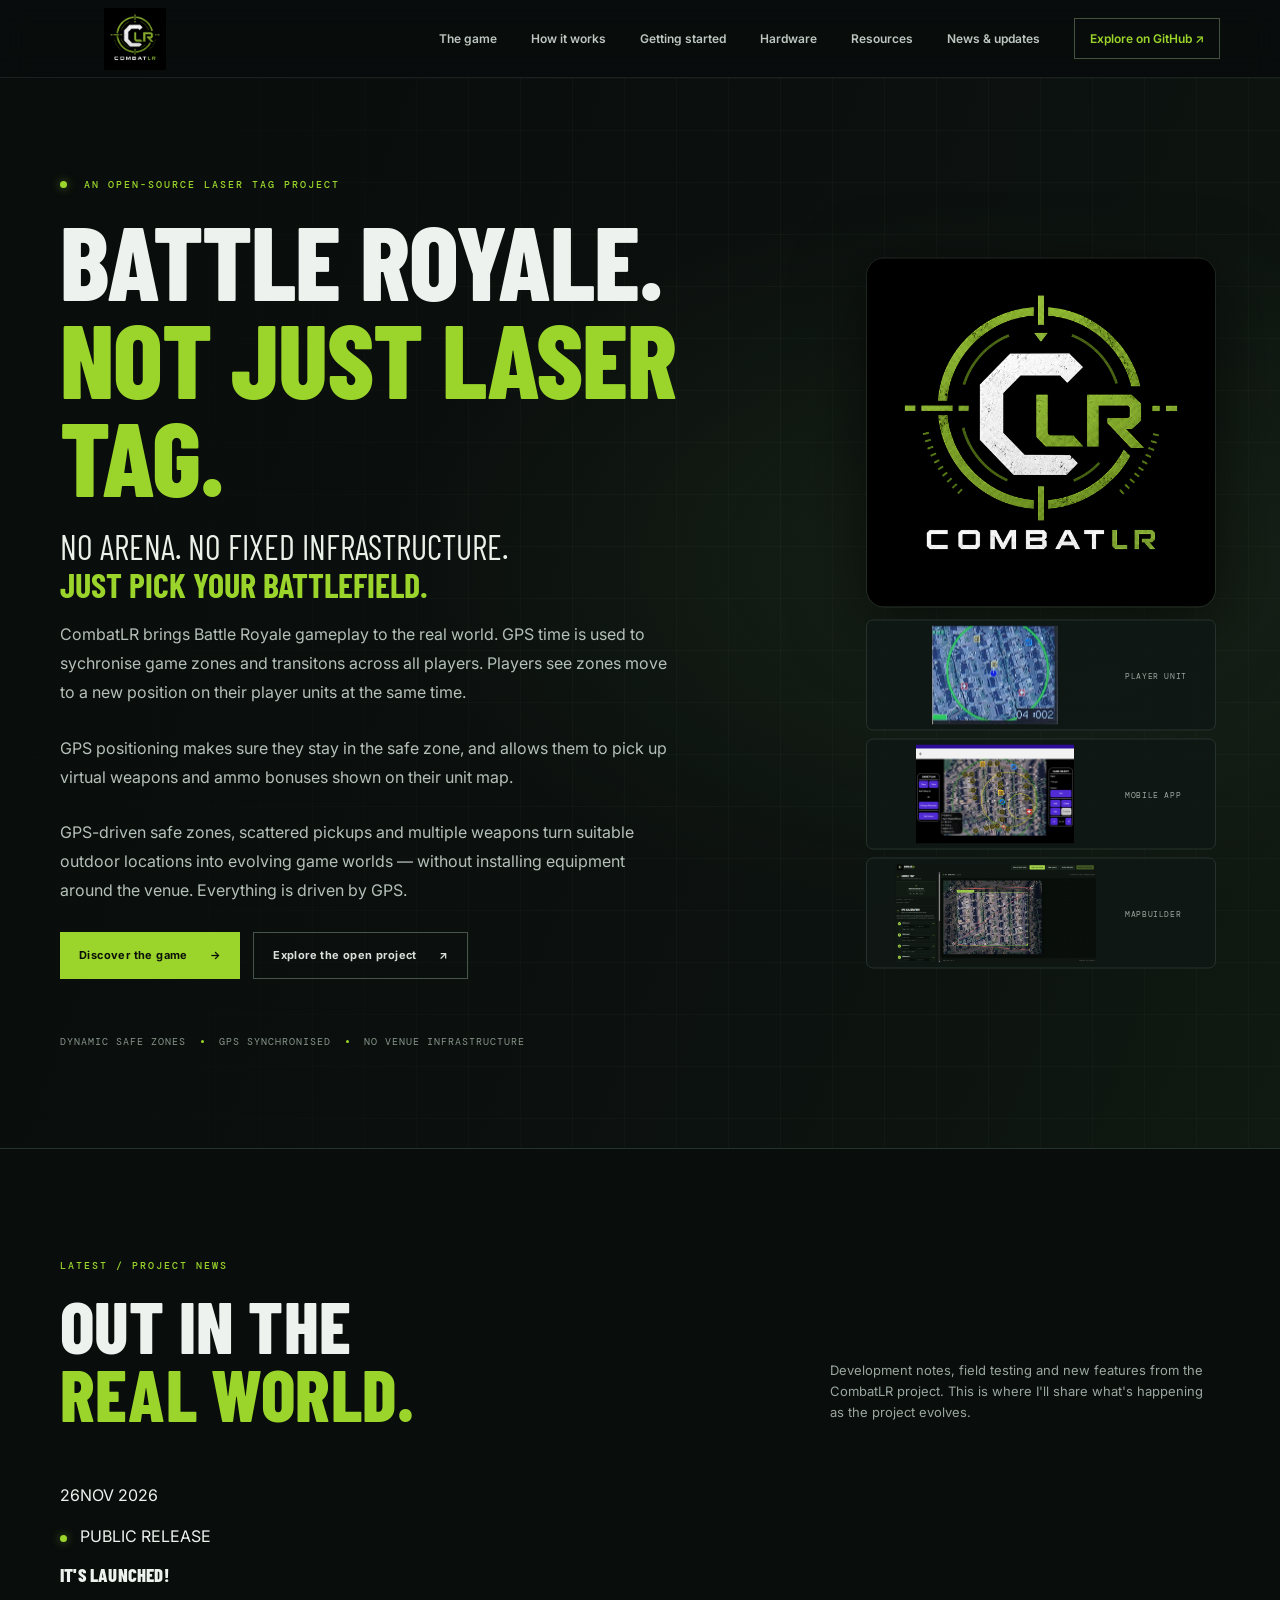
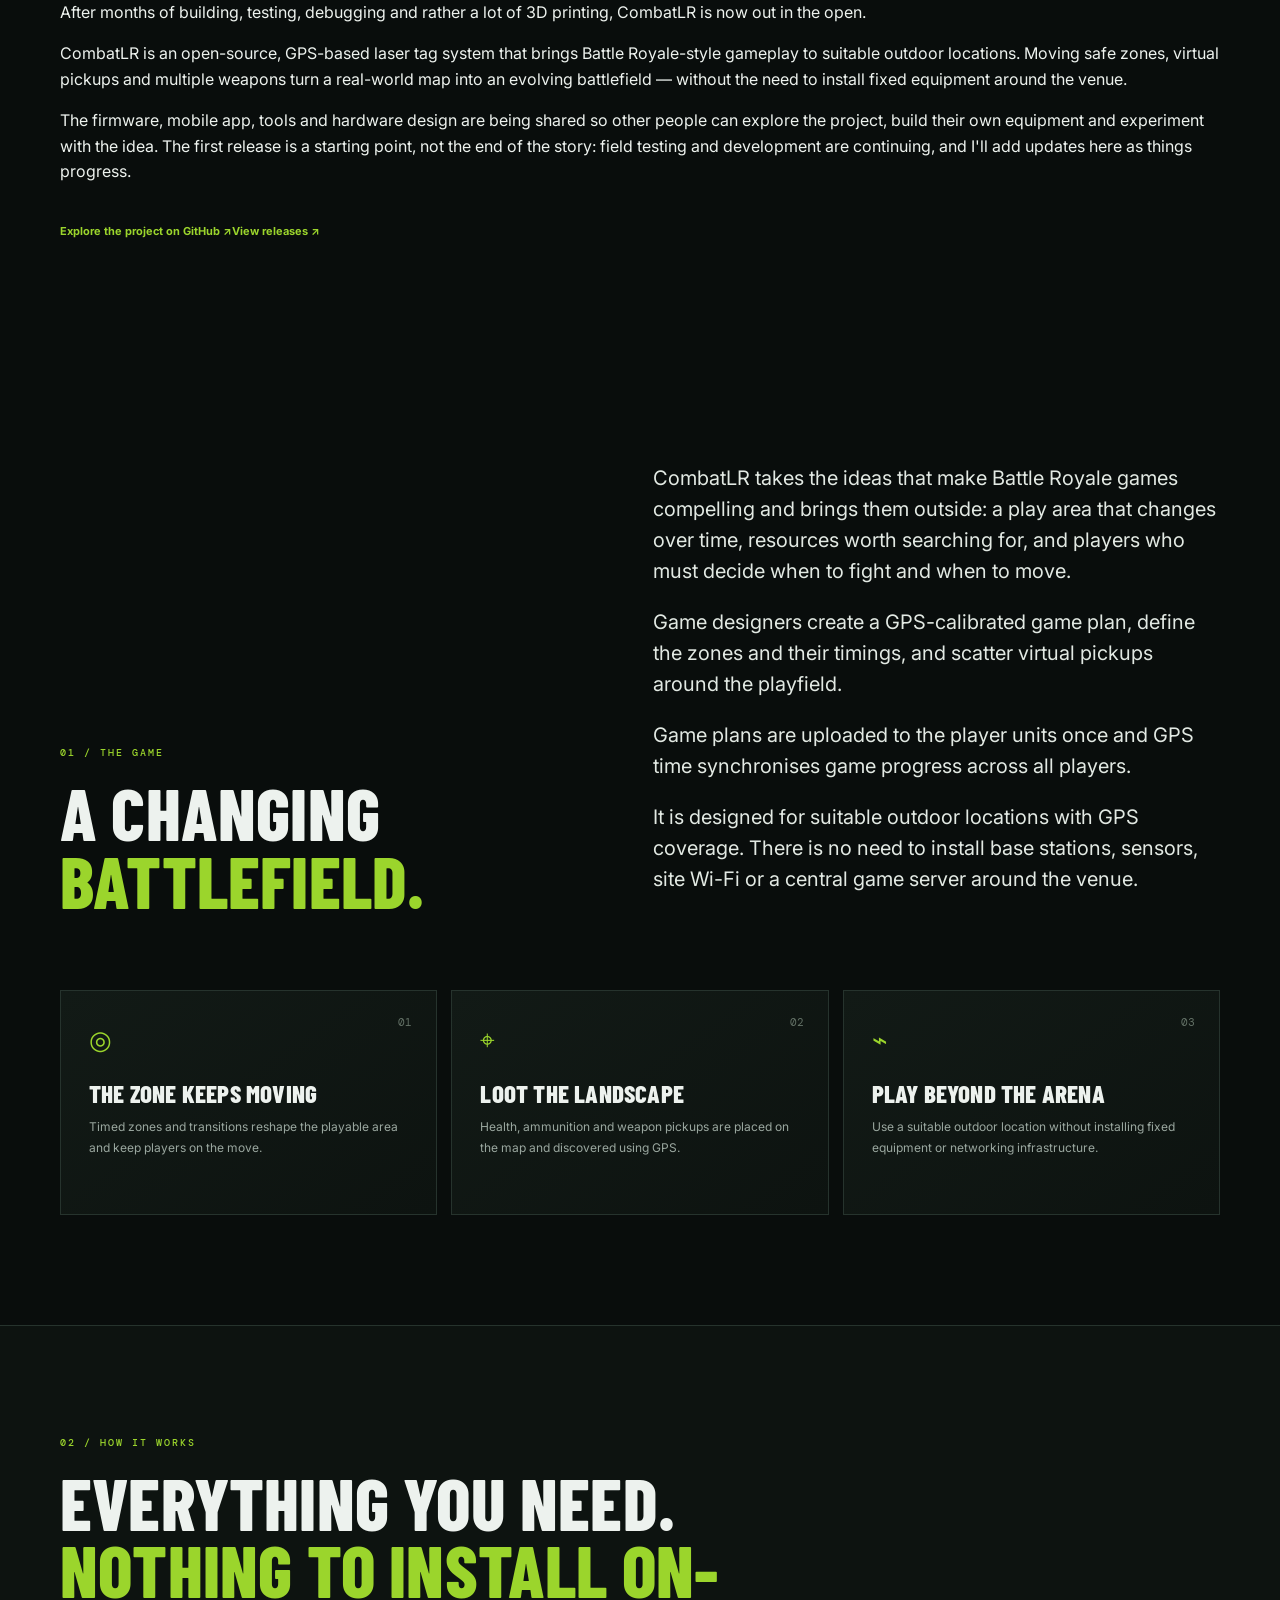
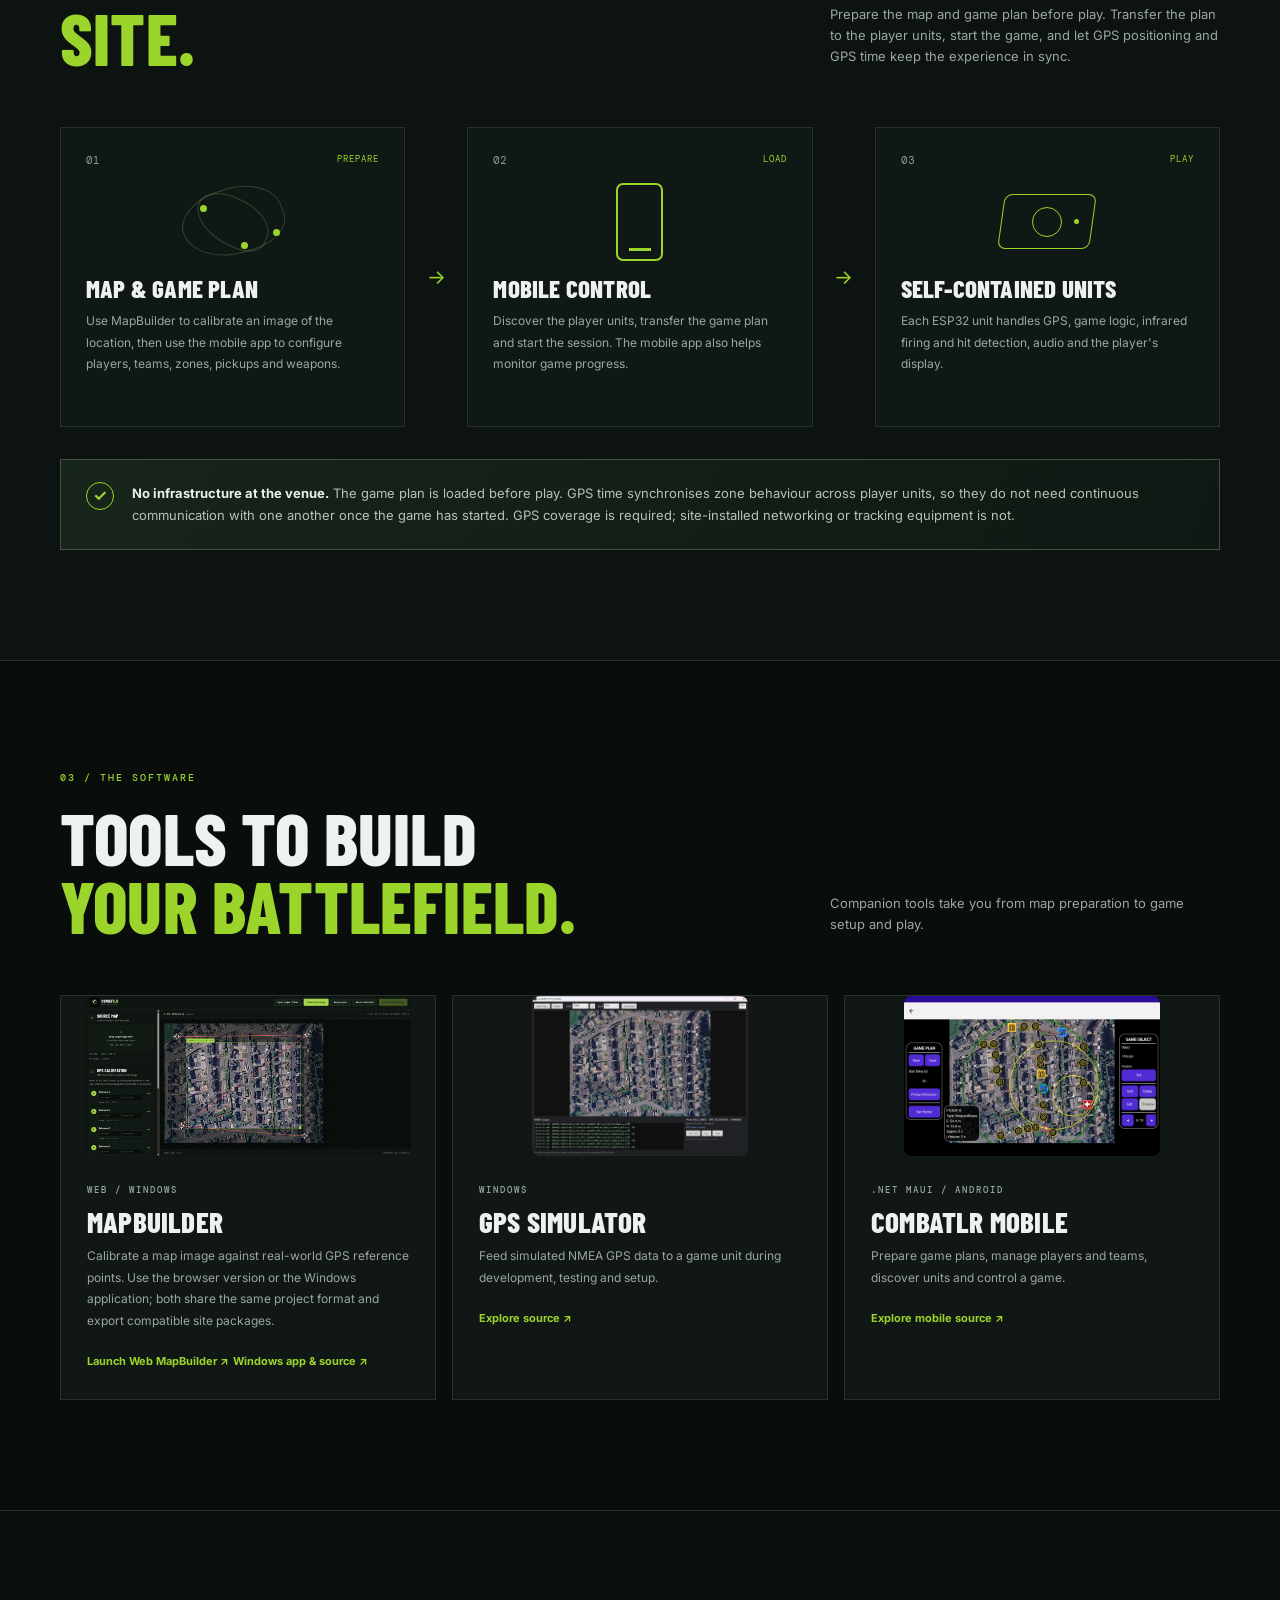
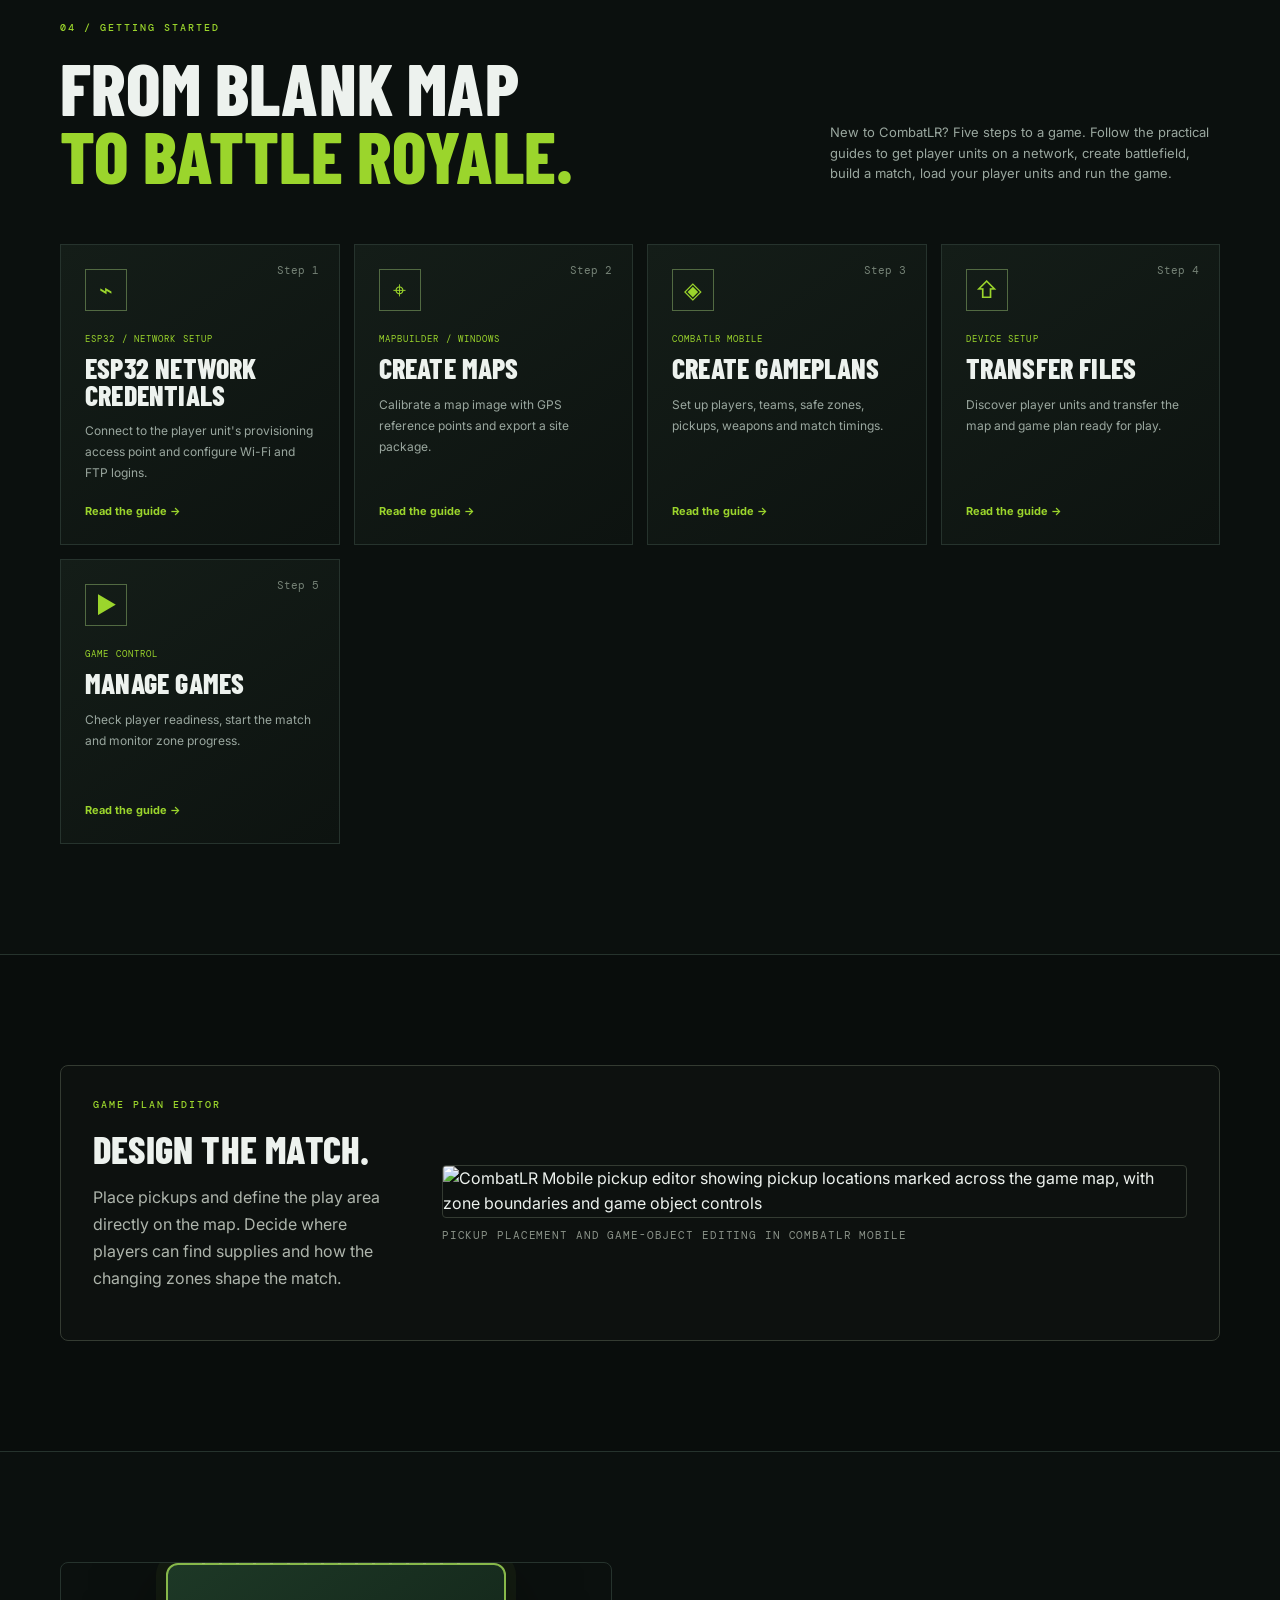
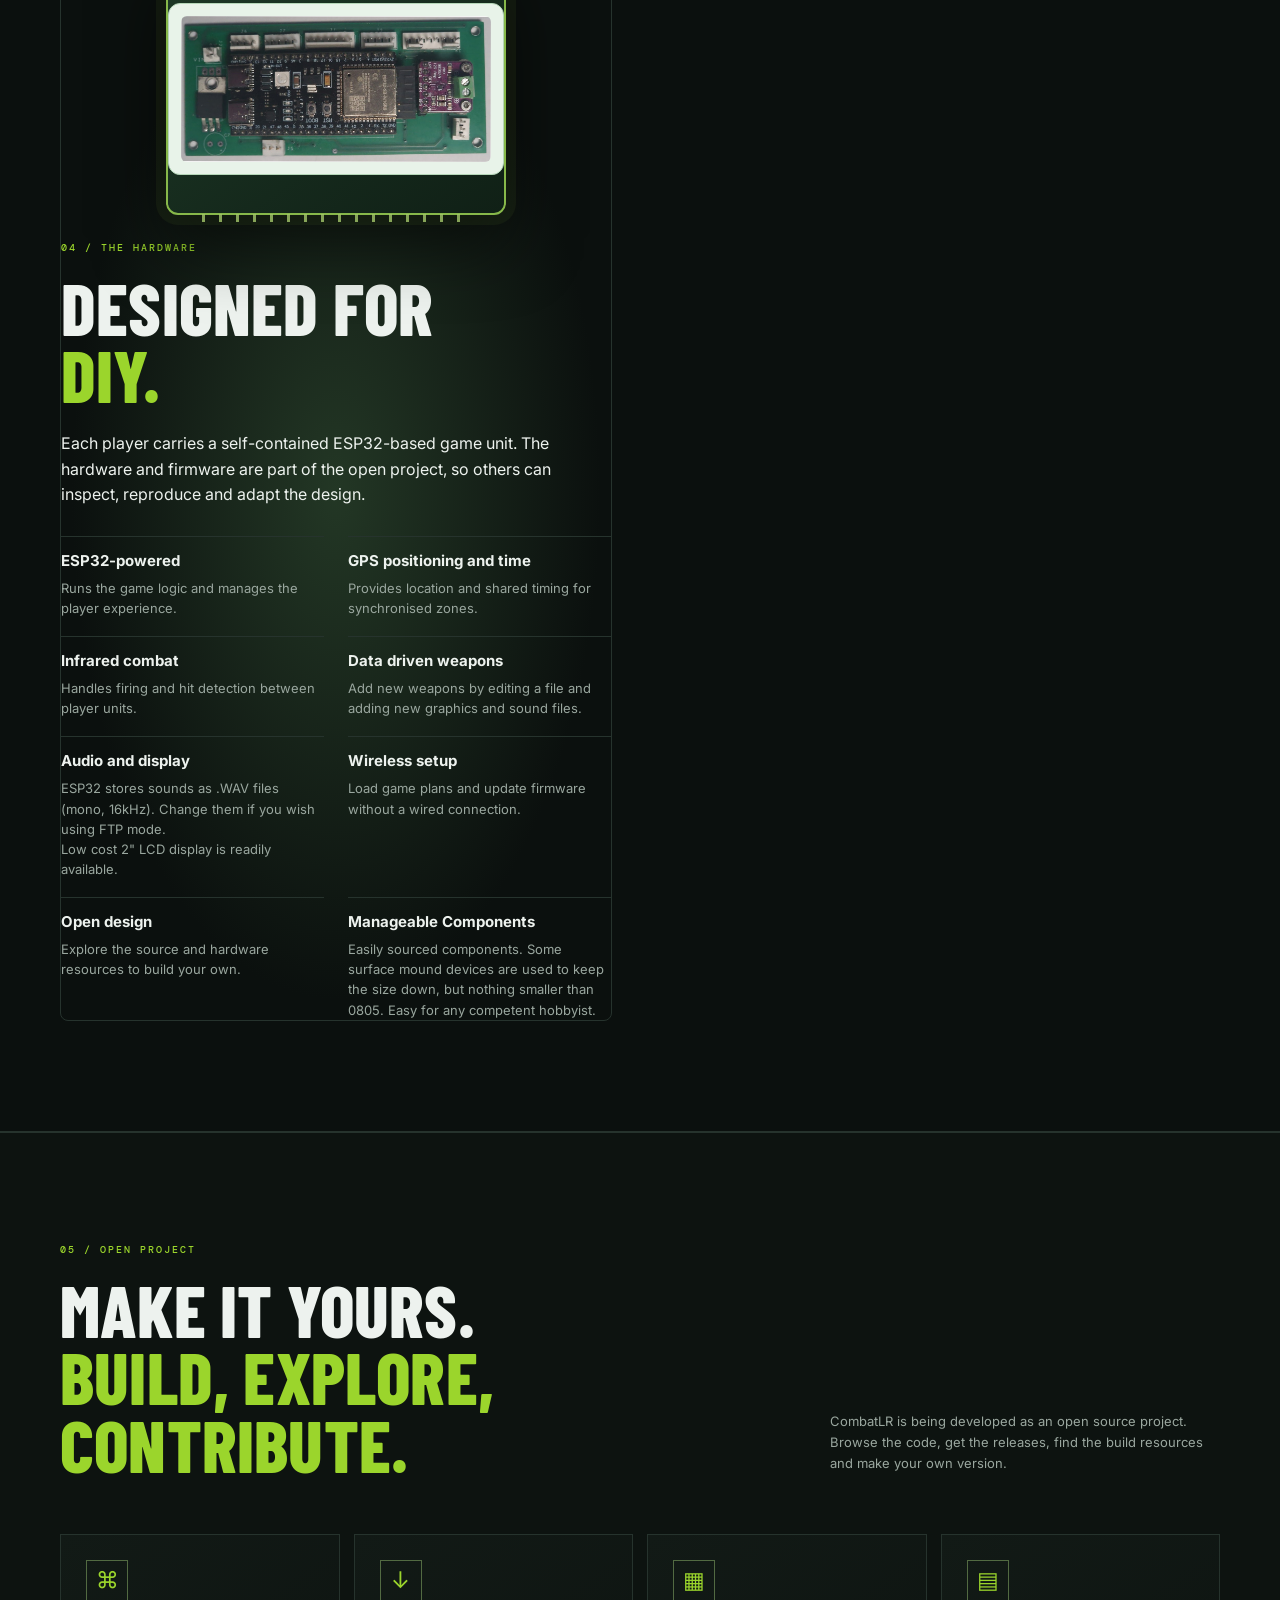
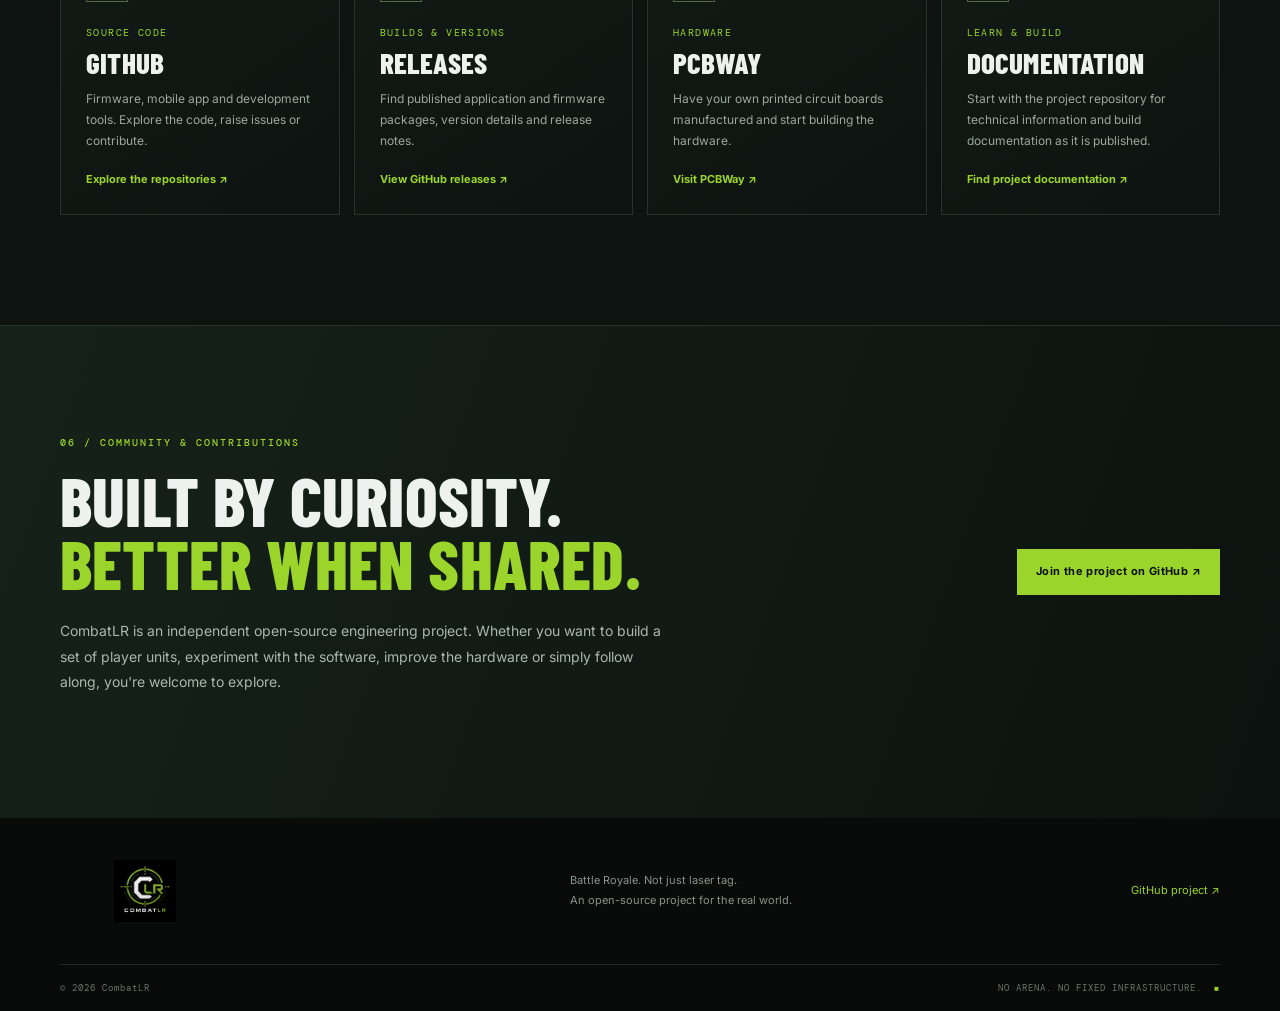
==== commit a4f90151: "Add project news section and launch announcement" ====
--- a/index.html
+++ b/index.html
@@ -11,7 +11,7 @@
 <header class="site-header"><div class="container nav-wrap">
 <a class="brand" href="#top" aria-label="CombatLR home"><img class="brand-logo" src="assets/images/combatlr-logo.png" alt="CombatLR — Combat Laser Royale"></a>
 <button class="menu-toggle" type="button" aria-expanded="false" aria-controls="site-nav" aria-label="Open navigation"><span></span><span></span><span></span></button>
-<nav id="site-nav" class="site-nav" aria-label="Main navigation"><a href="#game">The game</a><a href="#how-it-works">How it works</a><a href="#getting-started">Getting started</a><a href="#hardware">Hardware</a><a href="#resources">Resources</a><a class="nav-cta" href="https://github.com/tonygoacher/CombatLR" target="_blank" rel="noopener">Explore on GitHub ↗</a></nav>
+<nav id="site-nav" class="site-nav" aria-label="Main navigation"><a href="#game">The game</a><a href="#how-it-works">How it works</a><a href="#getting-started">Getting started</a><a href="#hardware">Hardware</a><a href="#resources">Resources</a><a href="#news">News &amp; updates</a><a class="nav-cta" href="https://github.com/tonygoacher/CombatLR" target="_blank" rel="noopener">Explore on GitHub ↗</a></nav>
 </div></header>
 <main id="main">
 <section class="hero open-hero" id="top"><div class="hero-grid" aria-hidden="true"></div><div class="container hero-content">
@@ -43,6 +43,21 @@
     </figure>
 </div></div></section>
 
+<section class="news section" id="news"><div class="container">
+<div class="section-heading"><div><p class="eyebrow">LATEST / PROJECT NEWS</p><h2>Out in the<br><span>real world.</span></h2></div><p>Development notes, field testing and new features from the CombatLR project. This is where I'll share what's happening as the project evolves.</p></div>
+<article class="news-feature">
+  <div class="news-date"><span>26</span><span>NOV 2026</span></div>
+  <div class="news-content">
+    <p class="news-kicker"><span class="status-dot"></span> PUBLIC RELEASE</p>
+    <h3>It's launched!</h3>
+    <p class="news-lead">After months of building, testing, debugging and rather a lot of 3D printing, CombatLR is now out in the open.</p>
+    <p>CombatLR is an open-source, GPS-based laser tag system that brings Battle Royale-style gameplay to suitable outdoor locations. Moving safe zones, virtual pickups and multiple weapons turn a real-world map into an evolving battlefield — without the need to install fixed equipment around the venue.</p>
+    <p>The firmware, mobile app, tools and hardware design are being shared so other people can explore the project, build their own equipment and experiment with the idea. The first release is a starting point, not the end of the story: field testing and development are continuing, and I'll add updates here as things progress.</p>
+    <div class="news-actions"><a class="text-link" href="https://github.com/tonygoacher/CombatLR" target="_blank" rel="noopener">Explore the project on GitHub ↗</a><a class="text-link" href="https://github.com/tonygoacher/CombatLR/releases" target="_blank" rel="noopener">View releases ↗</a></div>
+  </div>
+</article>
+</div></section>
+
 <section class="intro section" id="game"><div class="container intro-layout"><div><p class="eyebrow">01 / THE GAME</p><h2>A changing<br><span>battlefield.</span></h2></div>
 <div class="intro-copy"><p class="large-copy">CombatLR takes the ideas that make Battle Royale games compelling and brings them outside: a play area that changes over time, resources worth searching for, and players who must decide when to fight and when to move.</p>
 <p class="large-copy">Game designers create a GPS-calibrated game plan, define the zones and their timings, and scatter virtual pickups around the playfield.</p> 
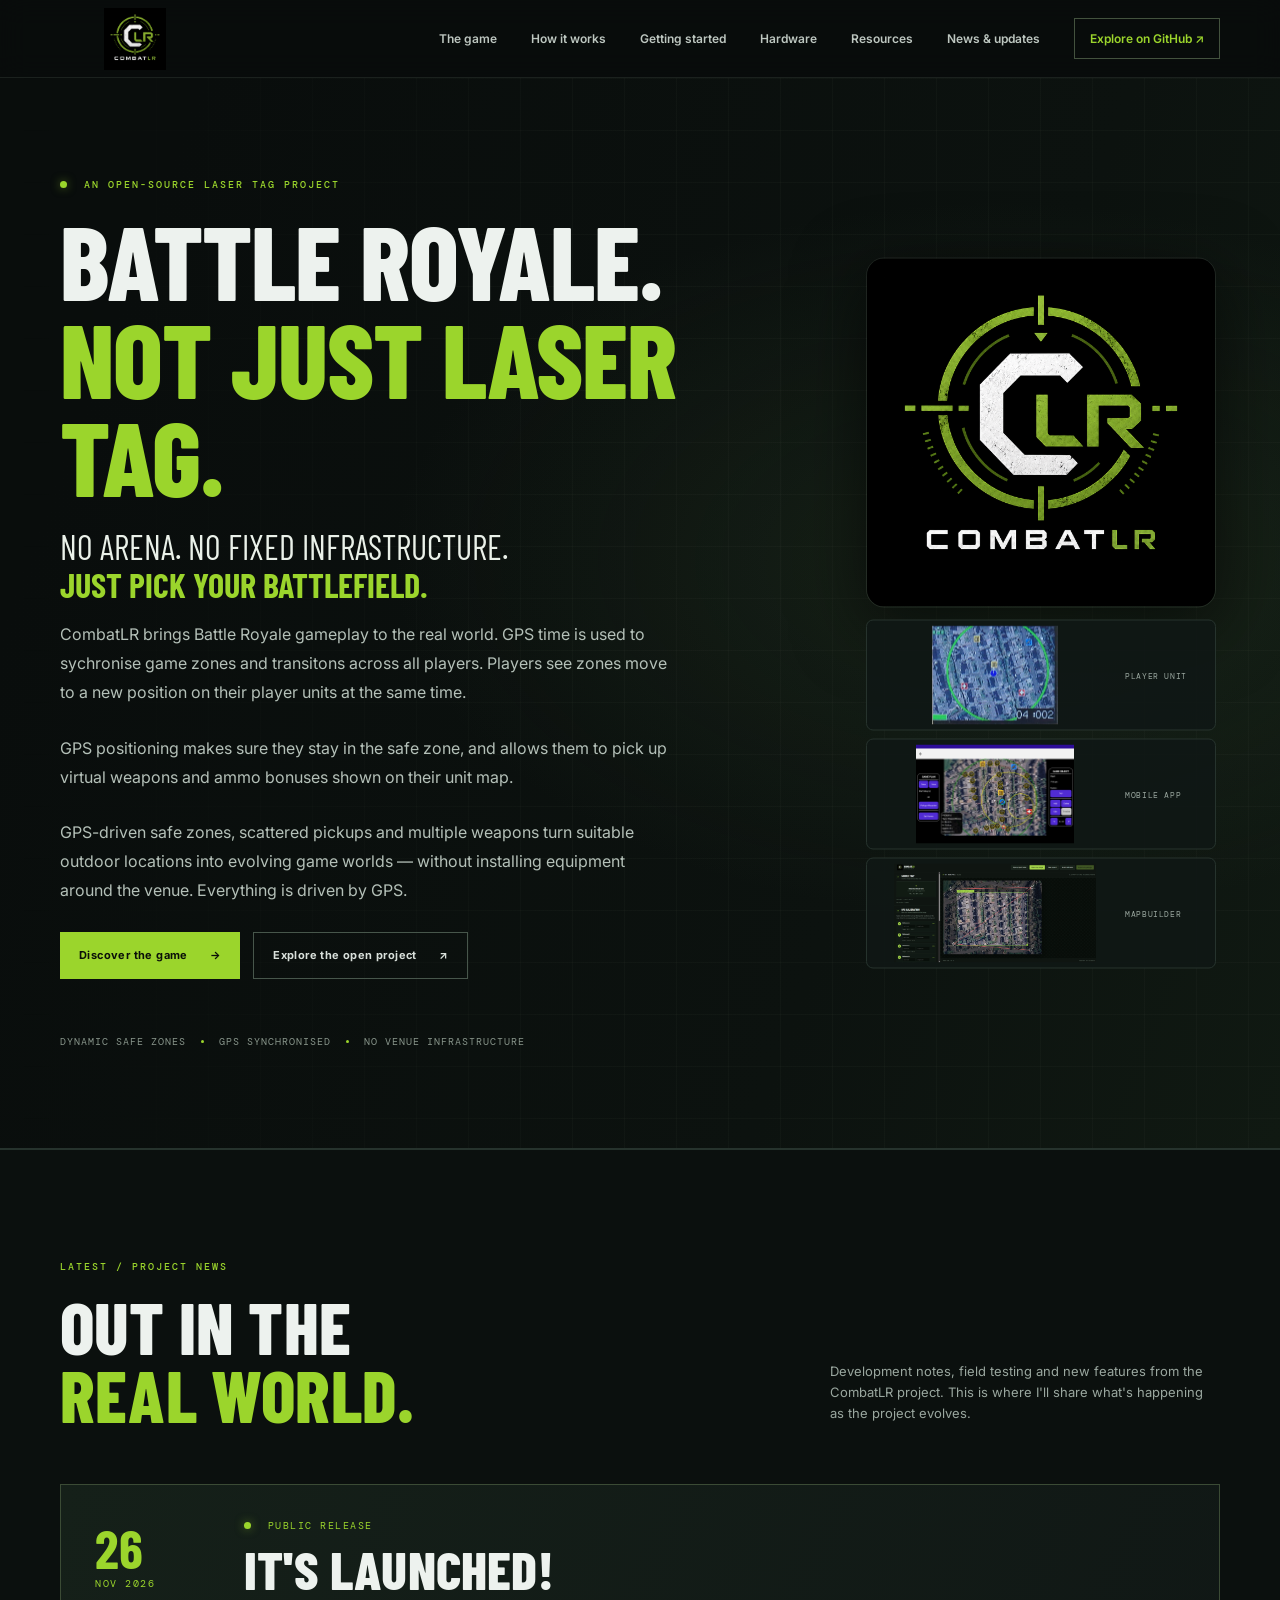
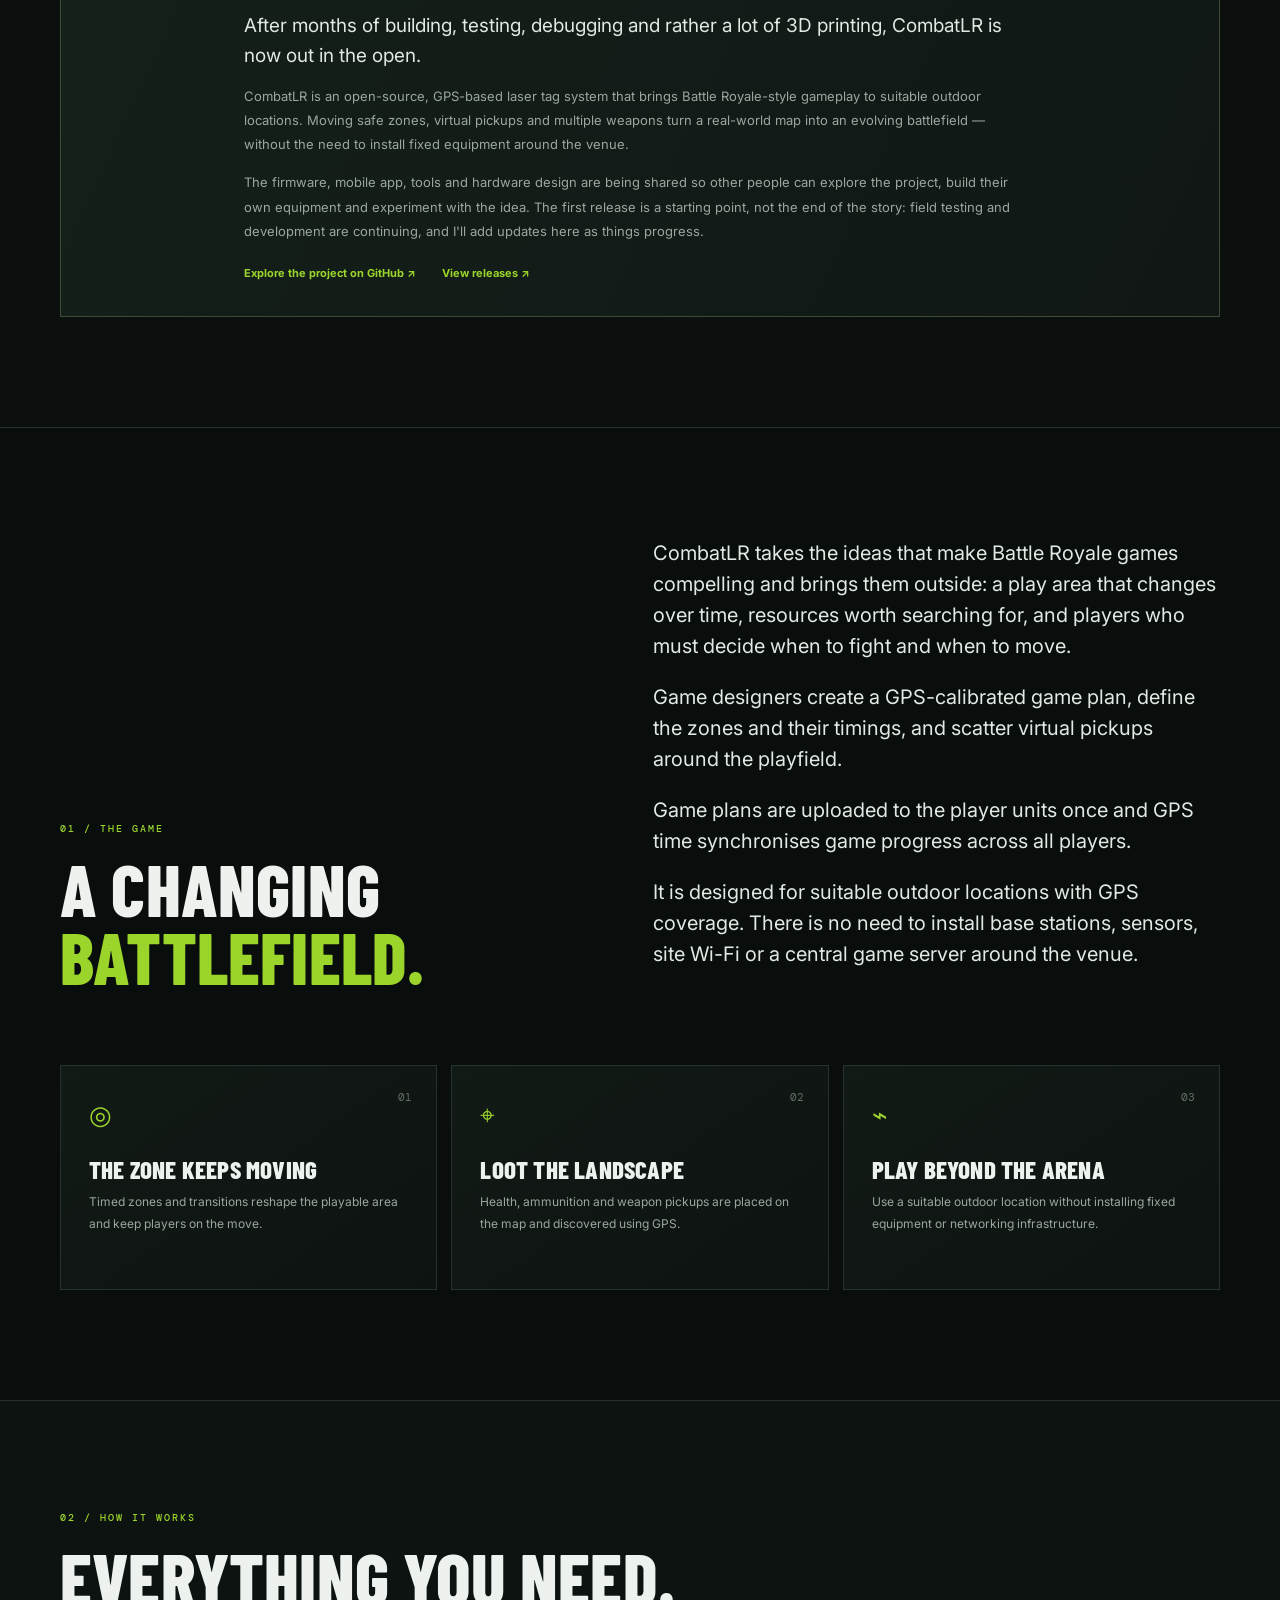
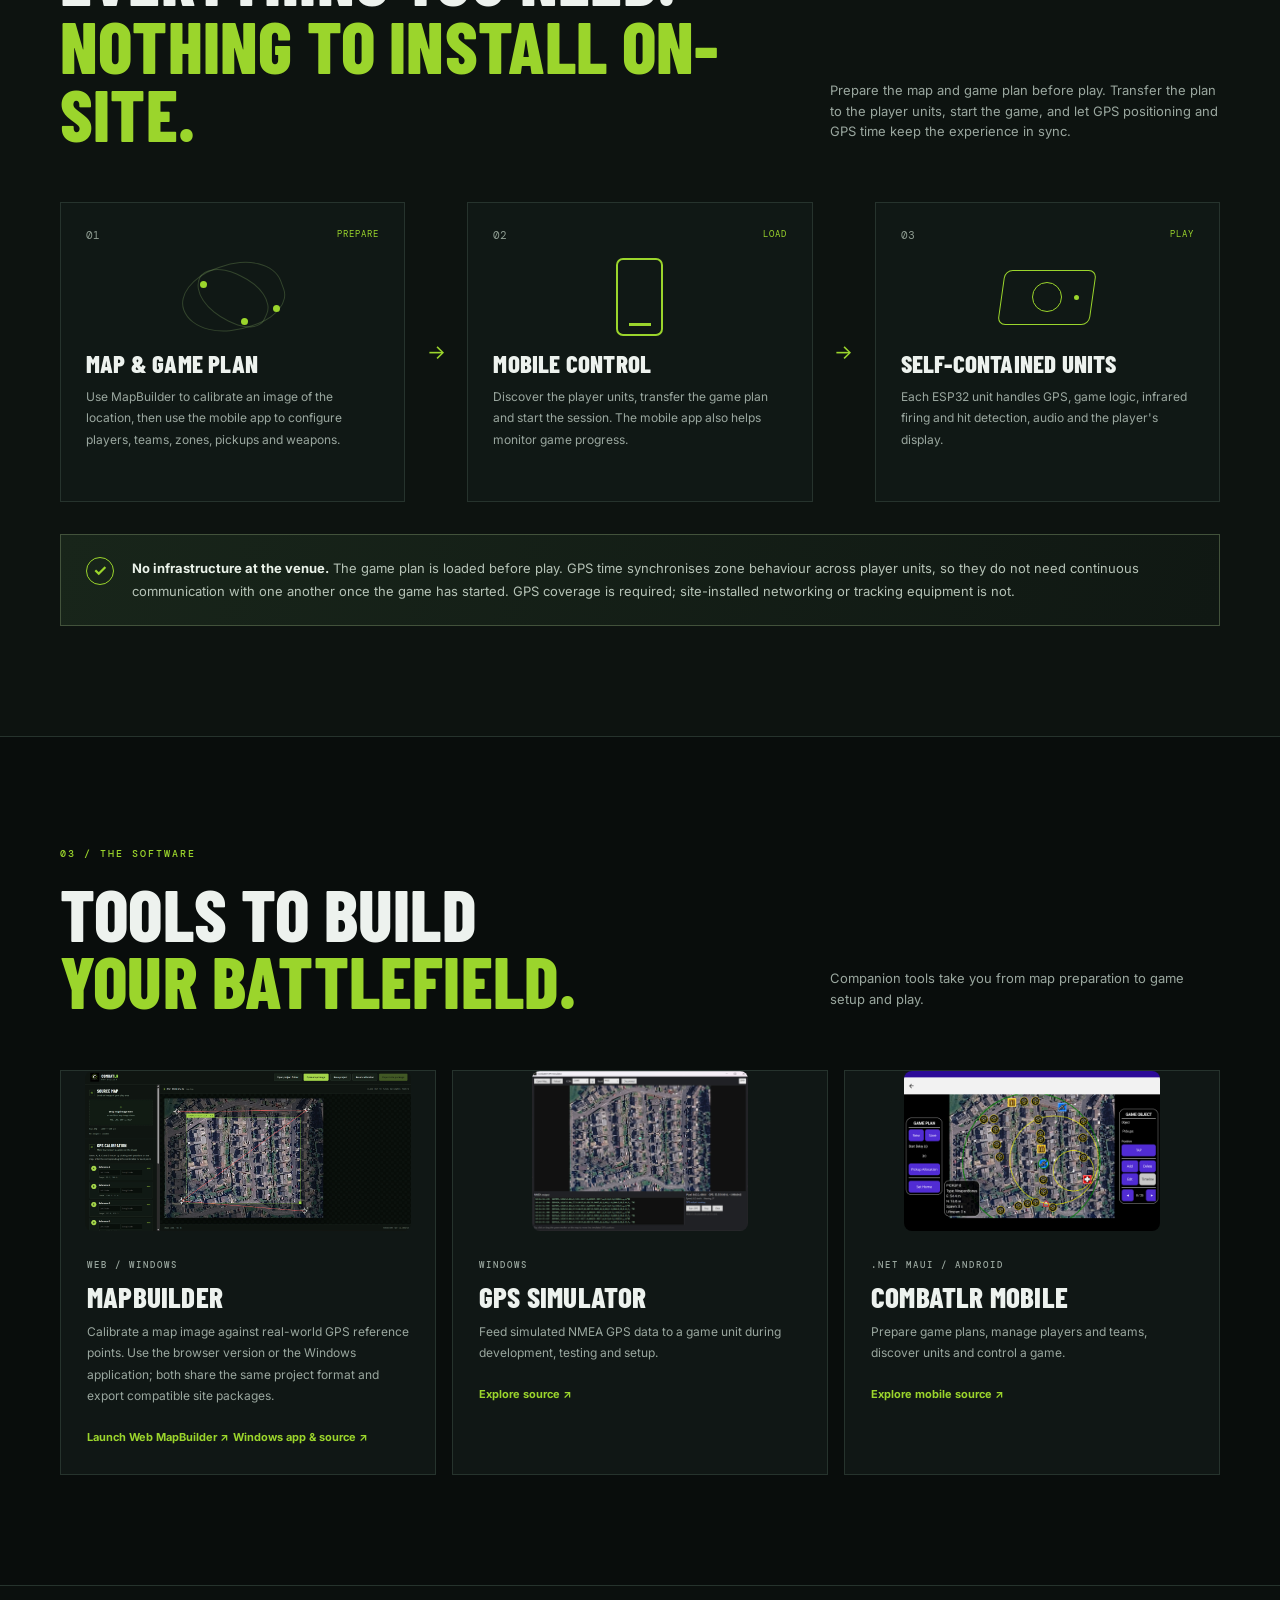
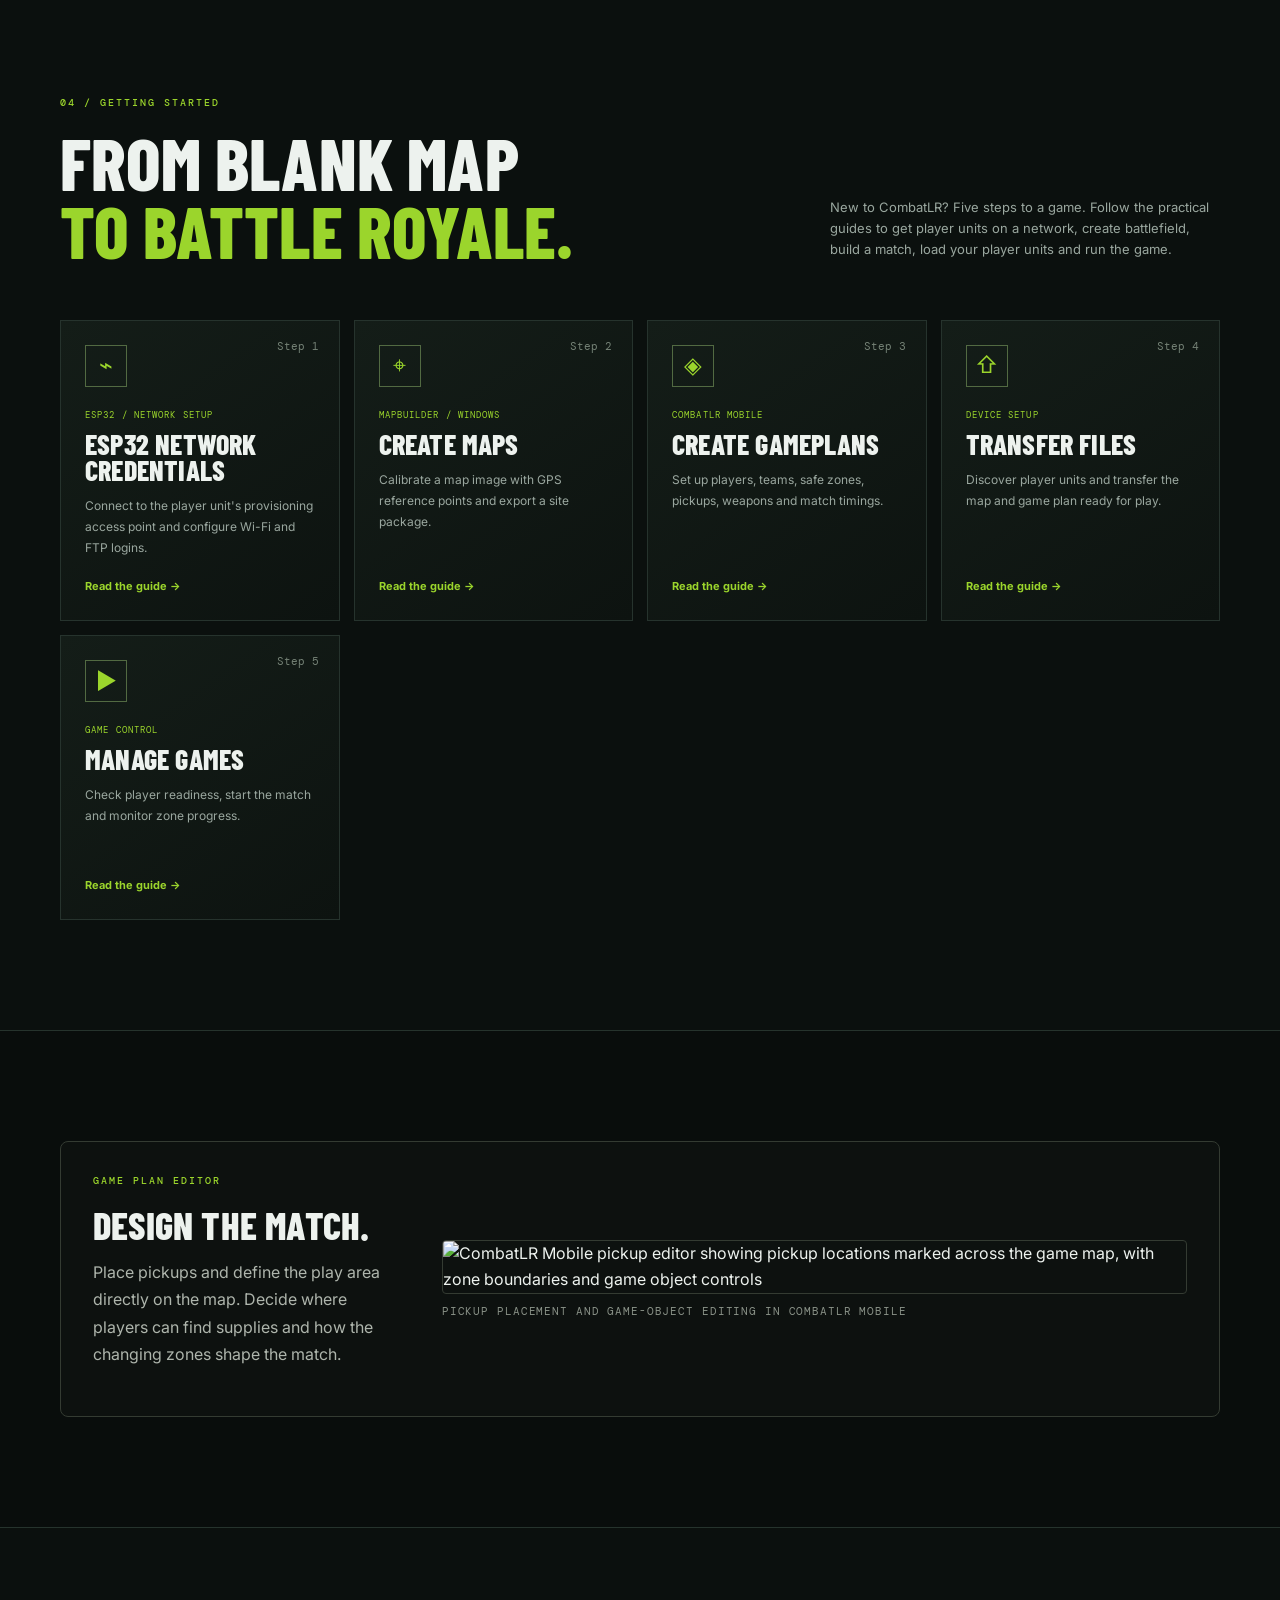
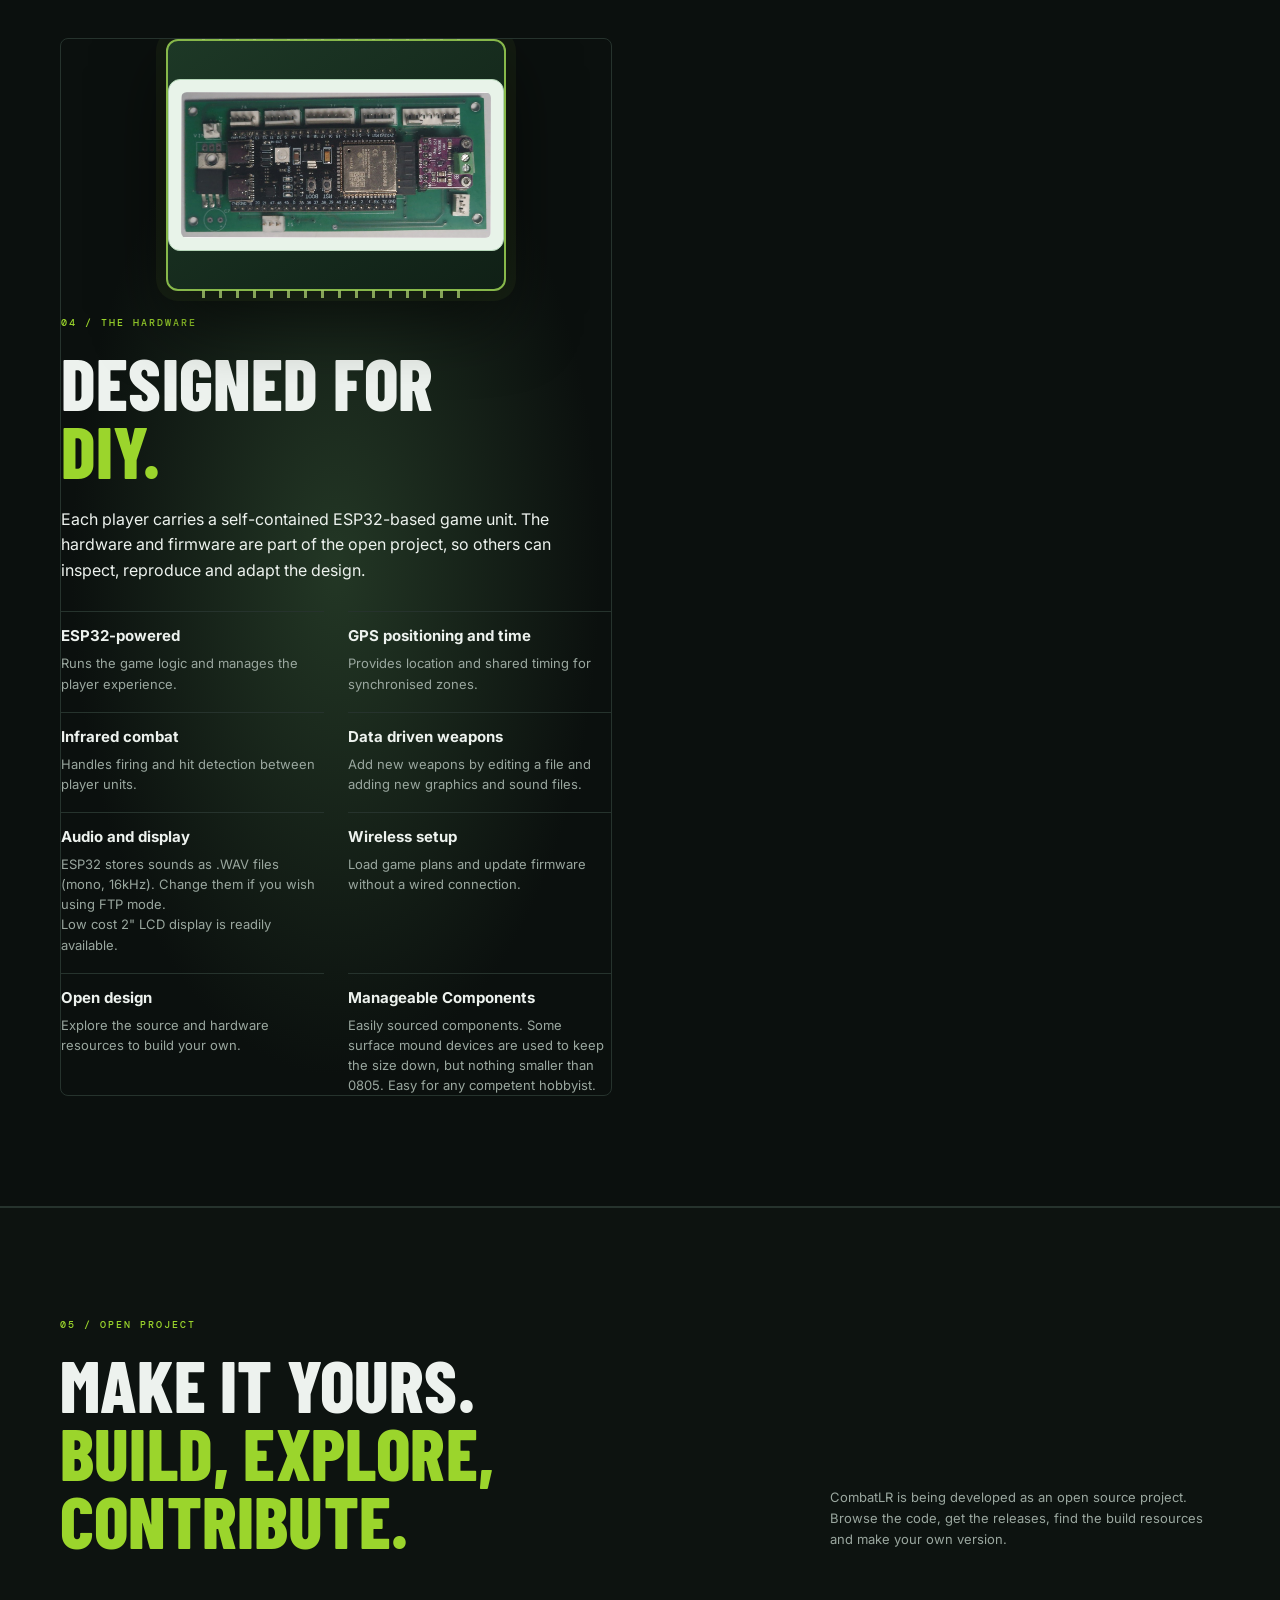
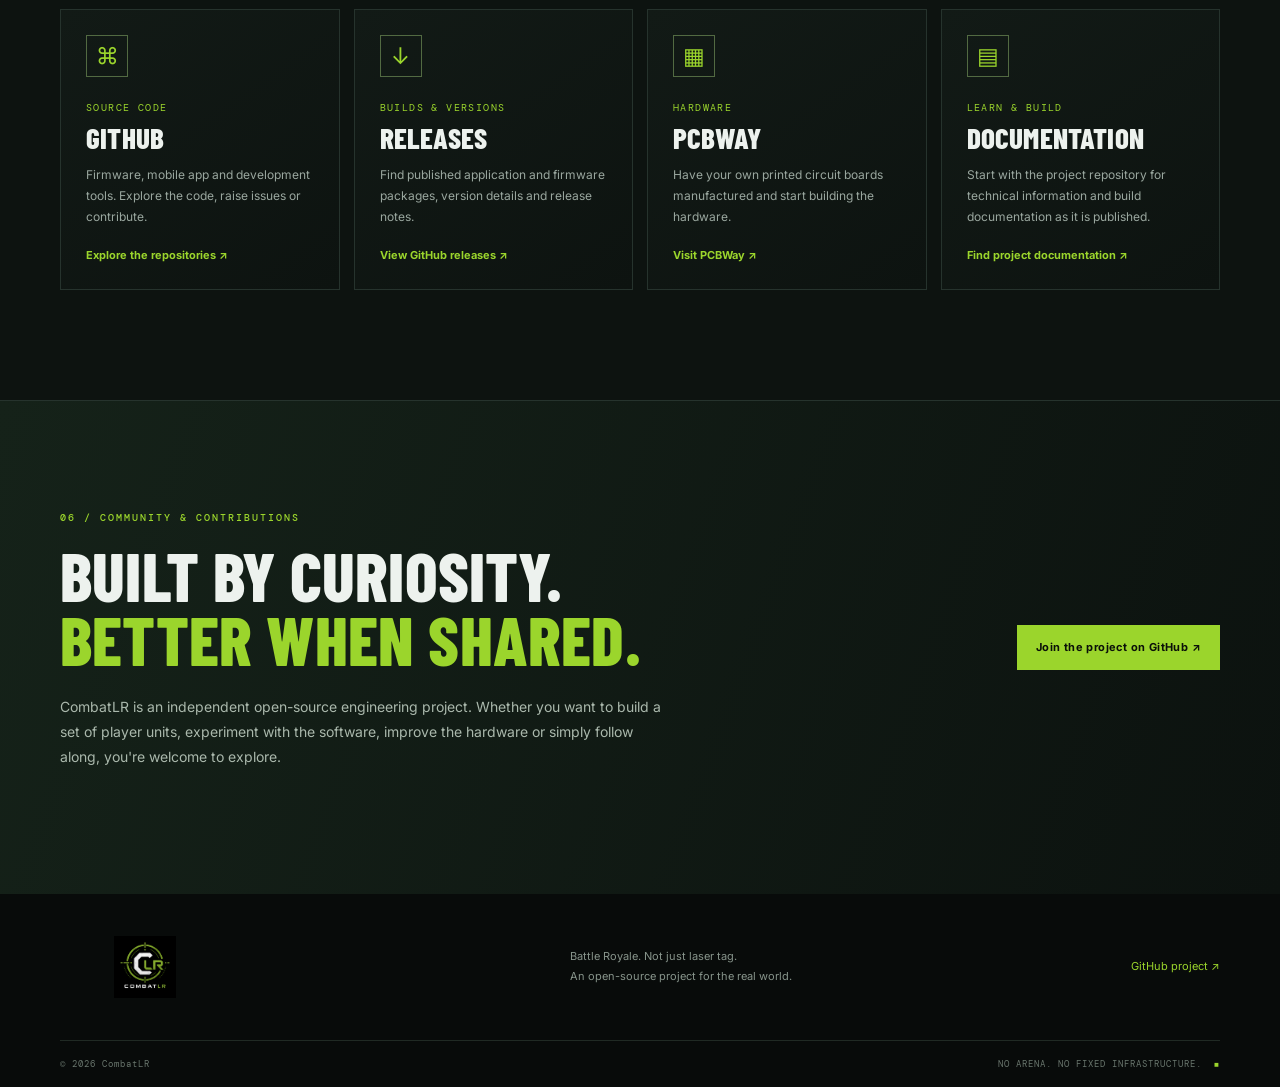
==== commit ad00413f: "Added PCBWay link" ====
--- a/index.html
+++ b/index.html
@@ -227,7 +227,7 @@
 <div class="resource-grid">
 <a class="resource-card" href="https://github.com/tonygoacher/CombatLR" target="_blank" rel="noopener"><span class="resource-icon">⌘</span><span class="resource-kicker">SOURCE CODE</span><h3>GitHub</h3><p>Firmware, mobile app and development tools. Explore the code, raise issues or contribute.</p><span class="resource-link">Explore the repositories ↗</span></a>
 <a class="resource-card" href="https://github.com/tonygoacher/CombatLR/releases" target="_blank" rel="noopener"><span class="resource-icon">↓</span><span class="resource-kicker">BUILDS &amp; VERSIONS</span><h3>Releases</h3><p>Find published application and firmware packages, version details and release notes.</p><span class="resource-link">View GitHub releases ↗</span></a>
-<a class="resource-card" href="https://www.pcbway.com/" target="_blank" rel="noopener"><span class="resource-icon">▦</span><span class="resource-kicker">HARDWARE</span><h3>PCBWay</h3><p>Have your own printed circuit boards manufactured and start building the hardware.</p><span class="resource-link">Visit PCBWay ↗</span></a>
+<a class="resource-card" href="https://www.pcbway.com/project/shareproject/CombatLR_GPS_Battle_Royale_39e034e5.html" target="_blank" rel="noopener"><span class="resource-icon">▦</span><span class="resource-kicker">HARDWARE</span><h3>PCBWay</h3><p>Have your own printed circuit boards manufactured and start building the hardware.</p><span class="resource-link">Visit PCBWay ↗</span></a>
 <a class="resource-card" href="https://github.com/tonygoacher/CombatLR" target="_blank" rel="noopener"><span class="resource-icon">▤</span><span class="resource-kicker">LEARN &amp; BUILD</span><h3>Documentation</h3><p>Start with the project repository for technical information and build documentation as it is published.</p><span class="resource-link">Find project documentation ↗</span></a>
 </div></div></section>
 
--- a/css/style.css
+++ b/css/style.css
@@ -382,3 +382,18 @@
         height: 88px;
     }
 }
+
+
+/* News and development updates */
+.news{background:#0b100e;border-block:1px solid var(--line)}
+.news-feature{display:grid;grid-template-columns:115px minmax(0,1fr);gap:34px;padding:34px;border:1px solid #3b4b35;background:linear-gradient(115deg,#152019,#101715)}
+.news-date{display:flex;flex-direction:column;align-items:flex-start;gap:4px;padding-top:5px;color:var(--green);font-family:'DM Mono',monospace}
+.news-date span:first-child{font:700 54px/.9 'Barlow Condensed',sans-serif}
+.news-date span:last-child{font-size:10px;letter-spacing:1.5px}
+.news-kicker{font:10px 'DM Mono',monospace;letter-spacing:1.5px;color:var(--green);margin:0 0 12px}
+.news-content h3{font-size:clamp(38px,5vw,54px);margin:0 0 17px}
+.news-content>p:not(.news-kicker){max-width:790px;color:var(--muted);font-size:13px;line-height:1.85;margin:0 0 14px}
+.news-content>p.news-lead{color:#e2e9e3;font-size:19px;line-height:1.55}
+.news-actions{display:flex;gap:26px;flex-wrap:wrap;margin-top:22px}
+.news-actions .text-link{margin-top:0}
+@media(max-width:650px){.news-feature{grid-template-columns:1fr;gap:18px;padding:22px}.news-date{flex-direction:row;align-items:baseline;gap:10px}.news-date span:first-child{font-size:38px}.news-content>p.news-lead{font-size:17px}}
